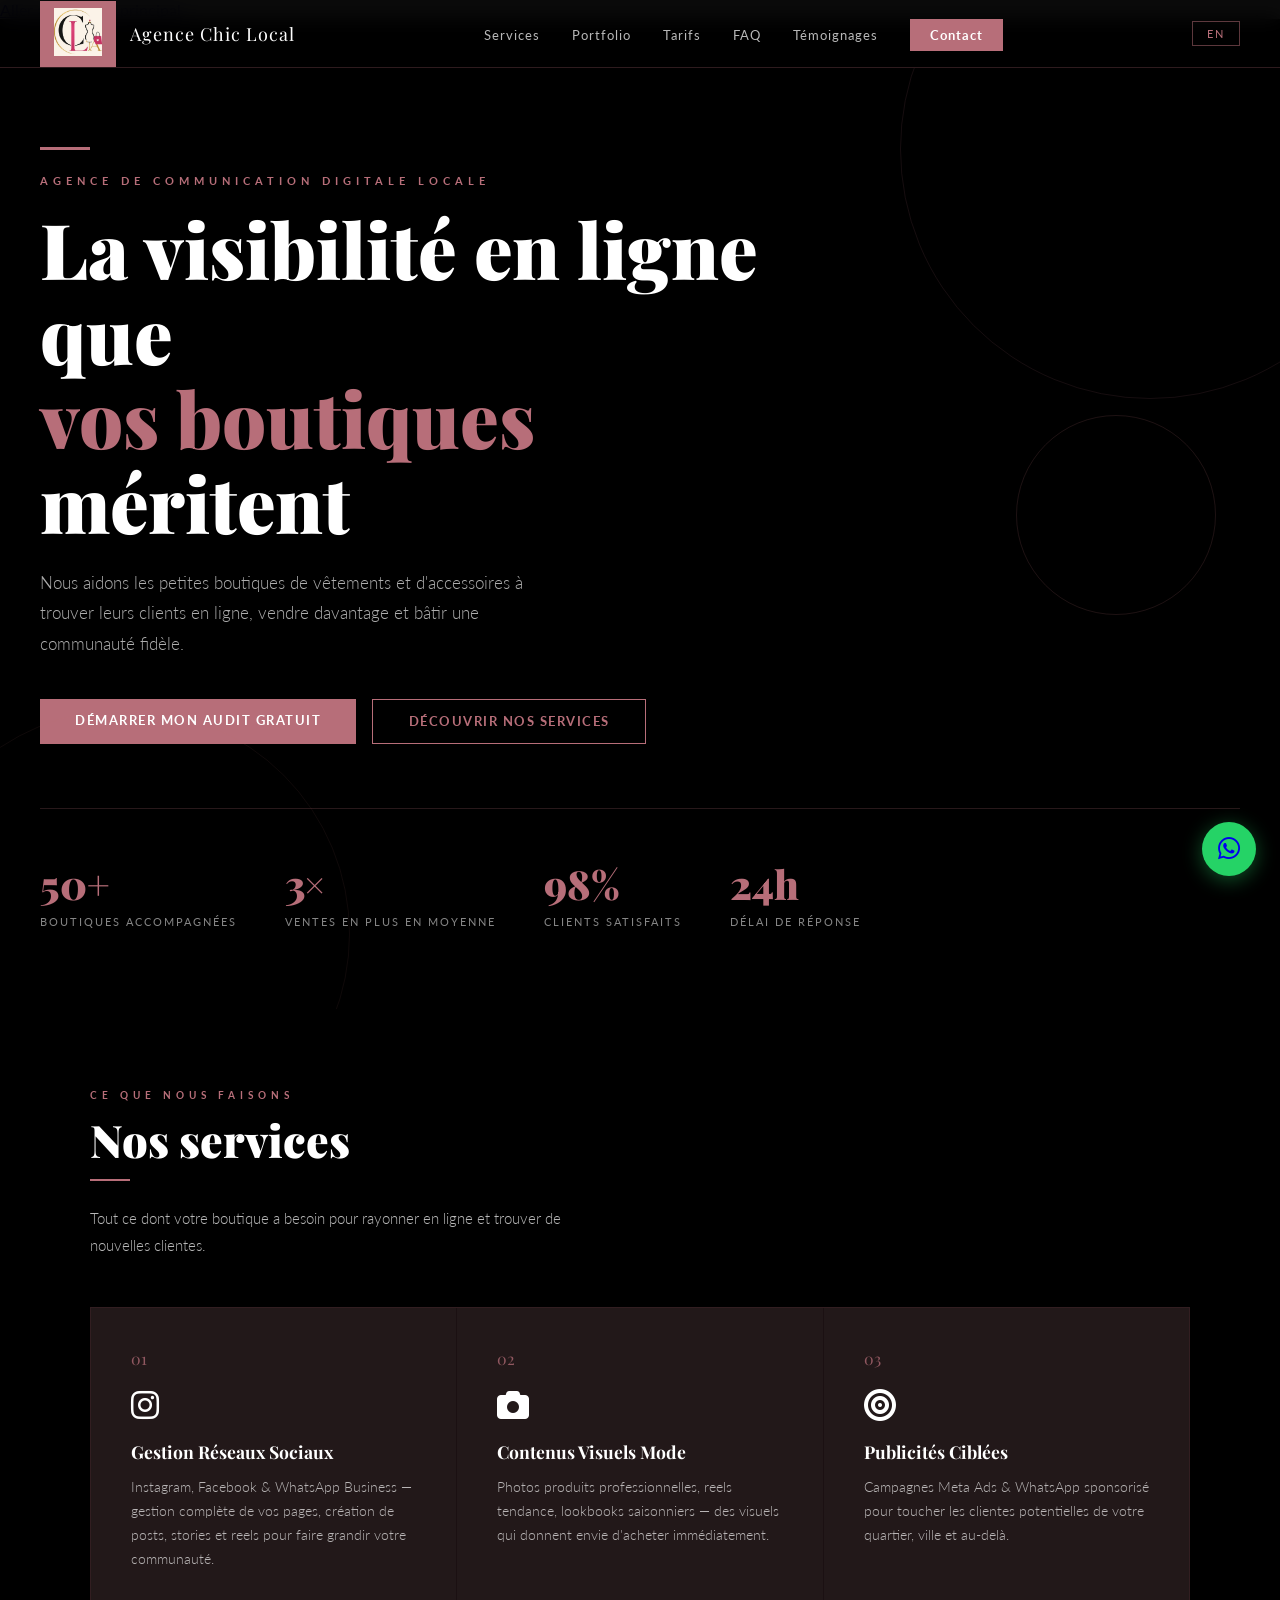
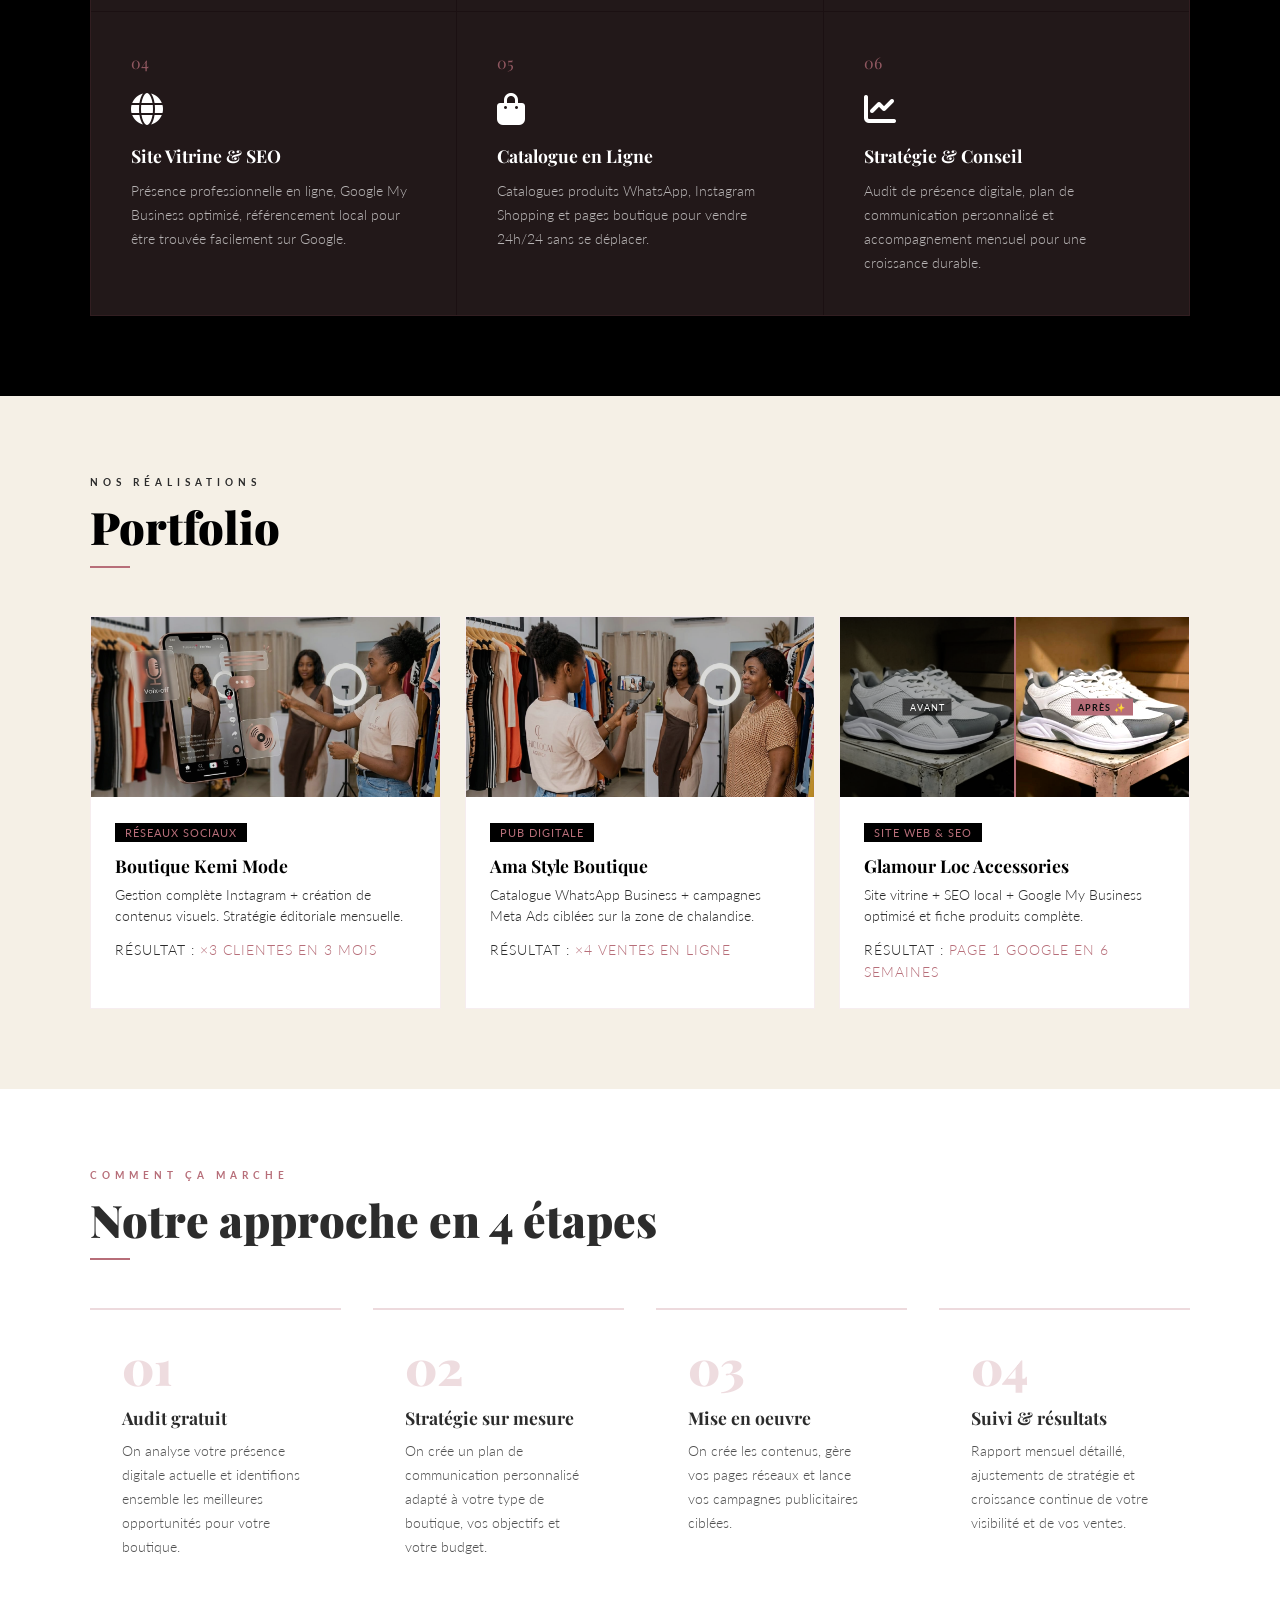
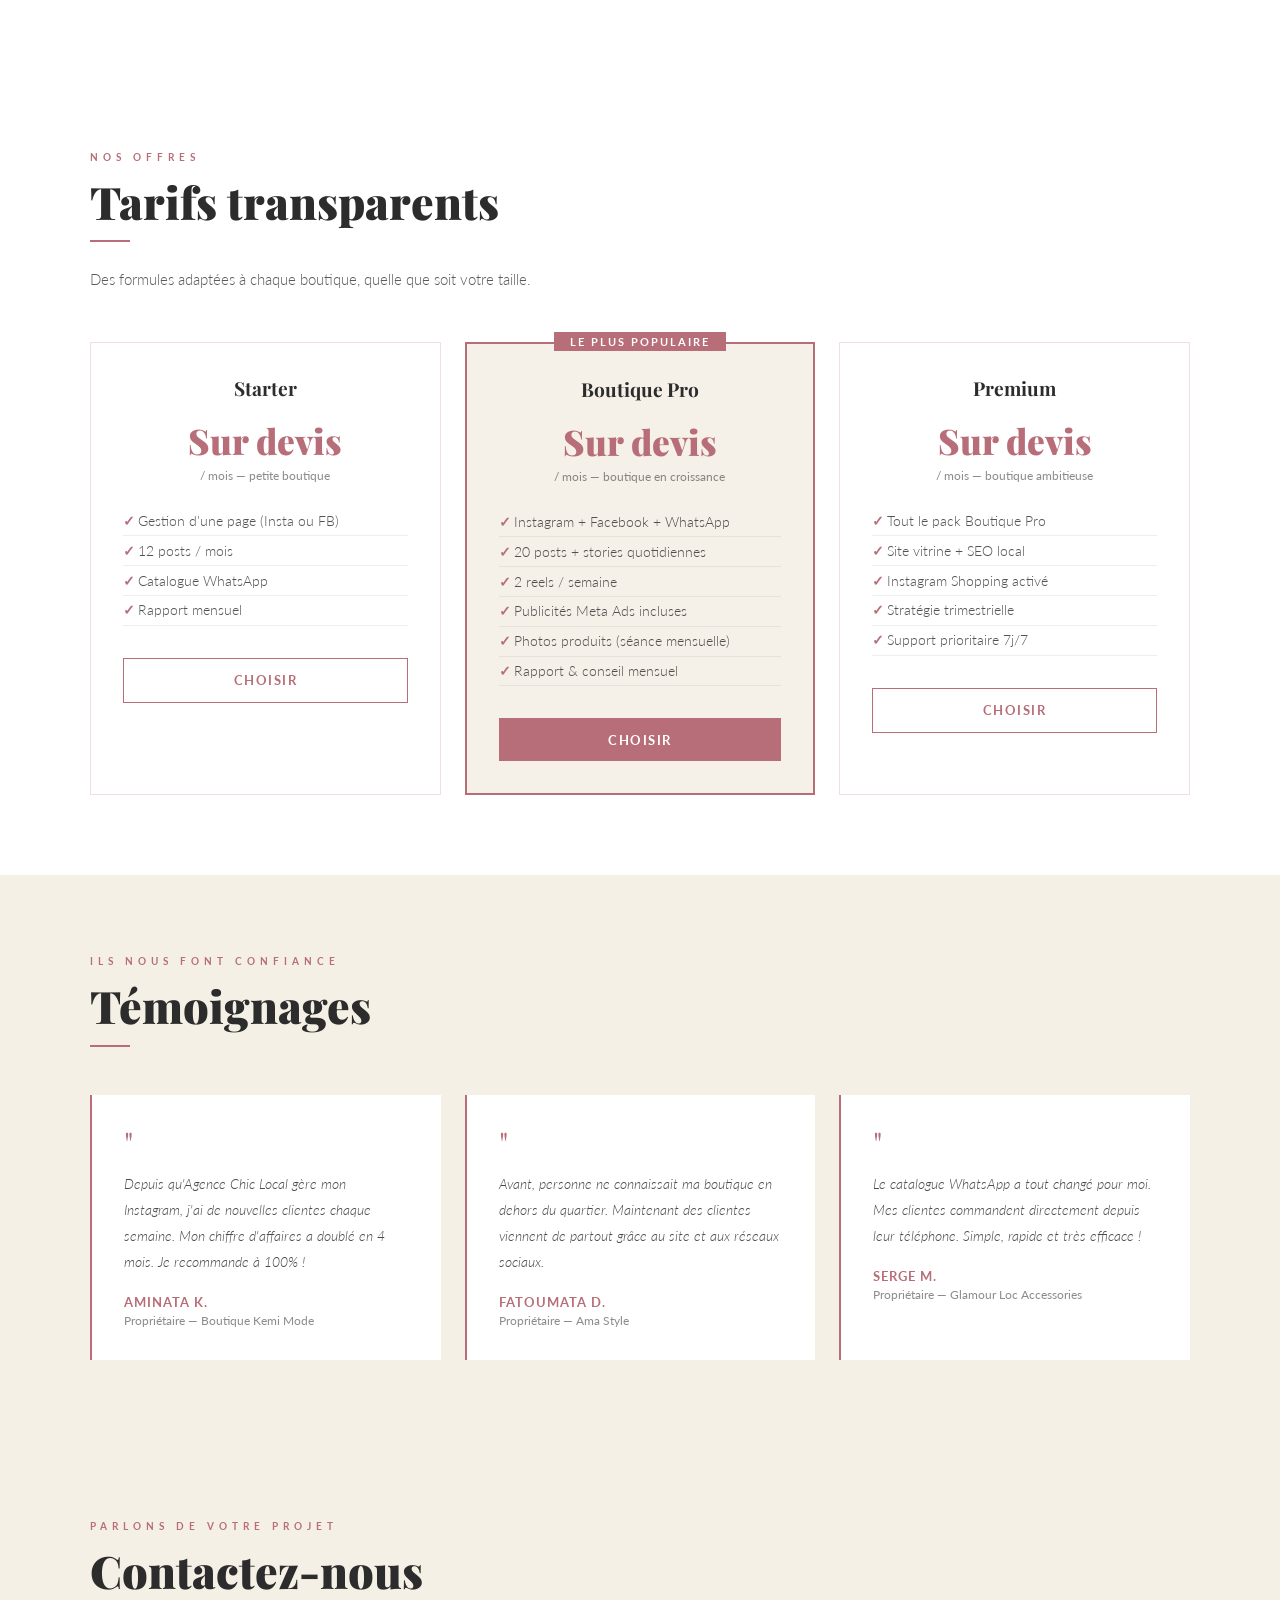
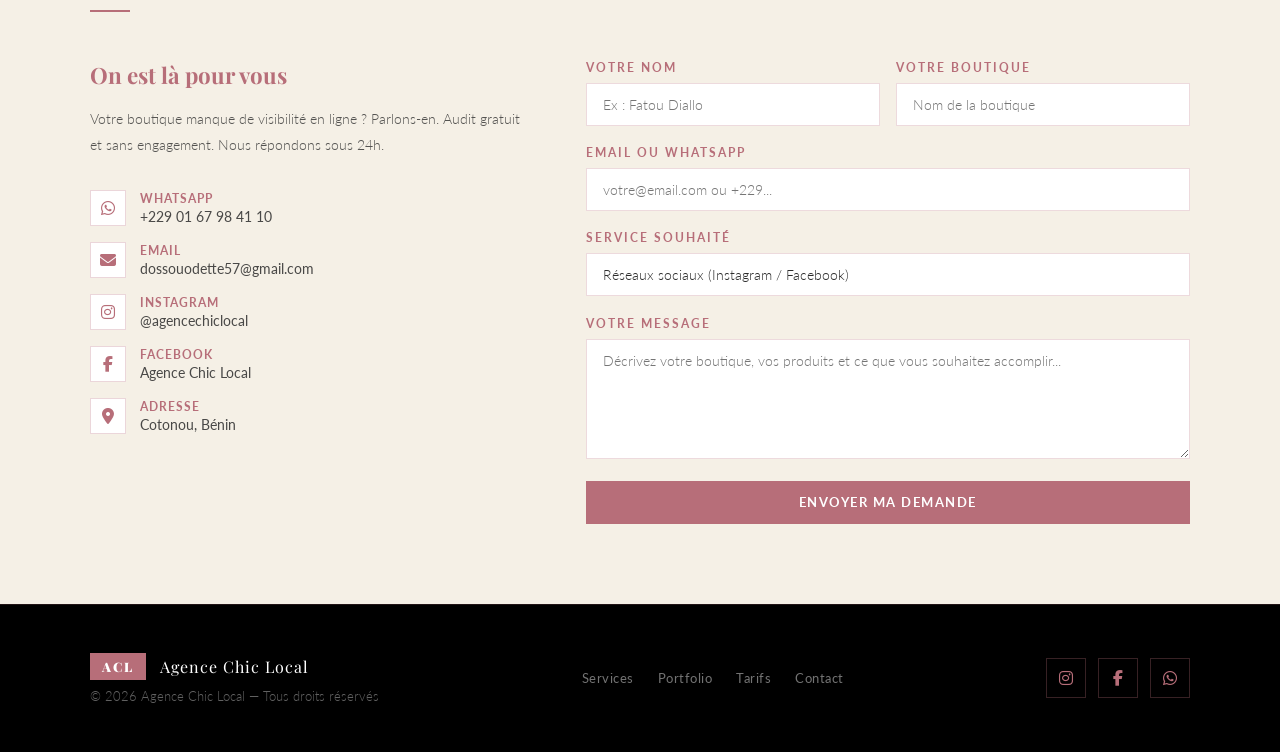
==== index.html @ 163bff01 "premier commit" ====
<!doctype html>
<html lang="fr">
  <head>
    <meta charset="UTF-8" />
    <meta name="viewport" content="width=device-width, initial-scale=1.0" />
    <title>Agence Chic Local | Communication digitale pour boutiques de mode</title>
    <meta
      name="description"
      content="Agence Chic Local aide les boutiques de mode à Cotonou à mieux se présenter en ligne, produire du contenu plus vendeur et transformer leur visibilité en demandes réelles."
    />
    <meta name="theme-color" content="#000000" />
    <meta name="robots" content="index,follow" />
    <meta
      property="og:title"
      content="Agence Chic Local | Communication digitale pour boutiques de mode"
    />
    <meta
      property="og:description"
      content="Audit, contenu visuel, réseaux sociaux et accompagnement local pour boutiques de mode à Cotonou."
    />
    <meta property="og:type" content="website" />
    <meta property="og:locale" content="fr_BJ" />
    <meta property="og:image" content="images/logo.jpeg" />
    <meta property="og:image:alt" content="Logo Agence Chic Local" />
    <meta name="twitter:card" content="summary_large_image" />
    <link rel="icon" href="images/logo.jpeg" type="image/jpeg" />
    <link rel="preconnect" href="https://fonts.googleapis.com" />
    <link
      href="https://fonts.googleapis.com/css2?family=Playfair+Display:wght@700;900&family=Lato:wght@300;400;700&display=swap"
      rel="stylesheet"
    />
    <link
      rel="stylesheet"
      href="https://cdnjs.cloudflare.com/ajax/libs/font-awesome/6.5.1/css/all.min.css"
    />
    <link rel="stylesheet" href="styles.css" />
    <script type="application/ld+json">
      {
        "@context": "https://schema.org",
        "@type": "ProfessionalService",
        "name": "Agence Chic Local",
        "areaServed": "Cotonou, Benin",
        "description": "Agence de communication digitale pour boutiques de mode, vêtements et accessoires.",
        "email": "dossouodette57@gmail.com",
        "telephone": "+2290167984110",
        "sameAs": [
          "https://www.instagram.com/agencechiclocal",
          "https://www.facebook.com/agencechiclocal"
        ],
        "contactPoint": {
          "@type": "ContactPoint",
          "contactType": "customer support",
          "telephone": "+2290167984110",
          "email": "dossouodette57@gmail.com",
          "availableLanguage": ["French", "English"]
        }
      }
    </script>
  </head>
  <body>
    <a class="skip-link" href="#main-content" id="skip-link"
      >Aller au contenu principal</a
    >

    <header class="site-header">
      <!-- NAV -->
      <nav aria-label="Navigation principale">
        <a href="#accueil" class="logo" aria-label="Accueil Agence Chic Local">
          <span class="logo-box">
            <img
              src="images/logo.jpeg"
              alt="Logo Agence Chic Local"
              class="logo-mark"
              width="48"
              height="48"
            />
          </span>
          <span class="logo-name">Agence Chic Local</span>
        </a>
      <ul class="nav-menu">
        <li><a href="#services" id="nav-services">Services</a></li>
        <li><a href="#portfolio" id="nav-portfolio">Portfolio</a></li>
        <li><a href="#tarifs" id="nav-tarifs">Tarifs</a></li>
        <li><a href="#faq" id="nav-faq">FAQ</a></li>
        <li><a href="#temoignages" id="nav-testi">Témoignages</a></li>
        <li><a href="#contact" class="nav-cta" id="nav-contact">Contact</a></li>
      </ul>
      <div class="nav-actions">
        <button
          type="button"
          class="lang-toggle"
          id="langBtn"
          aria-label="Basculer le site en anglais"
        >
          EN</button
        ><button
          type="button"
          class="hamburger"
          id="hamburgerBtn"
          aria-label="Ouvrir le menu"
          aria-expanded="false"
          aria-controls="mobileMenu"
        >
          <span></span><span></span><span></span>
        </button>
      </div>
      </nav>
      <!-- MOBILE MENU -->
      <div
        class="mobile-menu"
        id="mobileMenu"
        aria-label="Navigation mobile"
        aria-hidden="true"
      >
        <a href="#services" id="mnav-services">Services</a>
        <a href="#portfolio" id="mnav-portfolio">Portfolio</a>
        <a href="#tarifs" id="mnav-tarifs">Tarifs</a>
        <a href="#faq" id="mnav-faq">FAQ</a>
        <a href="#temoignages" id="mnav-testi">Témoignages</a>
        <a href="#contact" id="mnav-contact">Nous contacter</a>
      </div>

    <!-- HERO -->
    <section class="hero" id="accueil">
      <div class="hero-decor1"></div>
      <div class="hero-decor2"></div>
      <div class="hero-decor3"></div>
      <div class="hero-bar"></div>
      <p class="hero-tag" id="h-tag">Agence de communication digitale locale</p>
      <h1 id="h-title">
        La visibilité en ligne que<br /><em>vos boutiques</em> méritent
      </h1>
      <p class="hero-sub" id="h-sub">
        Nous aidons les petites boutiques de vêtements et d'accessoires à
        trouver leurs clients en ligne, vendre davantage et bâtir une communauté
        fidèle.
      </p>
      <div class="hero-btns">
        <a href="#contact" class="btn-gold" id="h-btn1"
          >Démarrer mon audit gratuit</a
        >
        <a href="#services" class="btn-ghost" id="h-btn2"
          >Découvrir nos services</a
        >
      </div>
      <div class="hero-stats">
        <div class="stat-item">
          <span class="stat-num">50+</span
          ><span class="stat-txt" id="s1">Boutiques accompagnées</span>
        </div>
        <div class="stat-item">
          <span class="stat-num">3×</span
          ><span class="stat-txt" id="s2">Ventes en plus en moyenne</span>
        </div>
        <div class="stat-item">
          <span class="stat-num">98%</span
          ><span class="stat-txt" id="s3">Clients satisfaits</span>
        </div>
        <div class="stat-item">
          <span class="stat-num">24h</span
          ><span class="stat-txt" id="s4">Délai de réponse</span>
        </div>
      </div>
    </section>

    <!-- SERVICES -->
    <section class="services-bg" id="services">
      <div class="section-inner">
        <p class="section-label" id="sec1-label">Ce que nous faisons</p>
        <h2 class="section-title" id="sec1-title">Nos services</h2>
        <div class="section-bar"></div>
        <p class="section-intro" id="sec1-intro">
          Tout ce dont votre boutique a besoin pour rayonner en ligne et trouver
          de nouvelles clientes.
        </p>
        <div class="services-grid">
          <div class="service-item">
            <div class="svc-num">01</div>
            <span class="svc-icon"><i class="fab fa-instagram"></i></span>
            <h3 id="sv1-t">Gestion Réseaux Sociaux</h3>
            <p id="sv1-p">
              Instagram, Facebook & WhatsApp Business — gestion complète de vos
              pages, création de posts, stories et reels pour faire grandir
              votre communauté.
            </p>
          </div>
          <div class="service-item">
            <div class="svc-num">02</div>
            <span class="svc-icon"><i class="fas fa-camera"></i></span>
            <h3 id="sv2-t">Contenus Visuels Mode</h3>
            <p id="sv2-p">
              Photos produits professionnelles, reels tendance, lookbooks
              saisonniers — des visuels qui donnent envie d'acheter
              immédiatement.
            </p>
          </div>
          <div class="service-item">
            <div class="svc-num">03</div>
            <span class="svc-icon"><i class="fas fa-bullseye"></i></span>
            <h3 id="sv3-t">Publicités Ciblées</h3>
            <p id="sv3-p">
              Campagnes Meta Ads & WhatsApp sponsorisé pour toucher les clientes
              potentielles de votre quartier, ville et au-delà.
            </p>
          </div>
          <div class="service-item">
            <div class="svc-num">04</div>
            <span class="svc-icon"><i class="fas fa-globe"></i></span>
            <h3 id="sv4-t">Site Vitrine & SEO</h3>
            <p id="sv4-p">
              Présence professionnelle en ligne, Google My Business optimisé,
              référencement local pour être trouvée facilement sur Google.
            </p>
          </div>
          <div class="service-item">
            <div class="svc-num">05</div>
            <span class="svc-icon"><i class="fas fa-shopping-bag"></i></span>
            <h3 id="sv5-t">Catalogue en Ligne</h3>
            <p id="sv5-p">
              Catalogues produits WhatsApp, Instagram Shopping et pages boutique
              pour vendre 24h/24 sans se déplacer.
            </p>
          </div>
          <div class="service-item">
            <div class="svc-num">06</div>
            <span class="svc-icon"><i class="fas fa-chart-line"></i></span>
            <h3 id="sv6-t">Stratégie & Conseil</h3>
            <p id="sv6-p">
              Audit de présence digitale, plan de communication personnalisé et
              accompagnement mensuel pour une croissance durable.
            </p>
          </div>
        </div>
      </div>
    </section>

    <!-- PORTFOLIO -->
    <section class="portfolio-bg" id="portfolio">
      <div class="section-inner">
        <p class="section-label section-label-muted" id="sec2-label">
          Nos réalisations
        </p>
        <h2 class="section-title section-title-dark" id="sec2-title">
          Portfolio
        </h2>
        <div class="section-bar"></div>
        <div class="portfolio-grid">
          <div class="port-card">
            <div class="port-banner port-banner-media">
              <img
                src="images/portfolio-social-media.jpeg"
                alt="Boutique Kemi Mode — Réseaux Sociaux"
                class="port-image-full port-image-dim"
              />
            </div>
            <div class="port-body">
              <span class="port-tag" id="p1-tag">Réseaux Sociaux</span>
              <h3 id="p1-t">Boutique Kemi Mode</h3>
              <p id="p1-p">
                Gestion complète Instagram + création de contenus visuels.
                Stratégie éditoriale mensuelle.
              </p>
              <p class="port-result" id="p1-r">
                Résultat : <span>×3 clientes en 3 mois</span>
              </p>
            </div>
          </div>
          <div class="port-card">
            <div class="port-banner port-banner-media">
              <img
                src="images/portfolio-video-content.jpeg"
                alt="Ama Style Boutique — Contenus vidéo"
                class="port-image-full port-image-dim"
              />
            </div>
            <div class="port-body">
              <span class="port-tag" id="p2-tag">Pub Digitale</span>
              <h3 id="p2-t">Ama Style Boutique</h3>
              <p id="p2-p">
                Catalogue WhatsApp Business + campagnes Meta Ads ciblées sur la
                zone de chalandise.
              </p>
              <p class="port-result" id="p2-r">
                Résultat : <span>×4 ventes en ligne</span>
              </p>
            </div>
          </div>
          <div class="port-card">
            <div class="port-banner port-banner-media">
              <div class="port-compare">
                <img
                  src="images/portfolio-before.jpeg"
                  alt="Avant — photo basique"
                  class="port-compare-image port-compare-image-before"
                />
                <img
                  src="images/portfolio-after.jpeg"
                  alt="Après — photo professionnelle"
                  class="port-compare-image port-compare-image-after"
                />
                <div class="port-compare-label port-compare-label-before">
                  Avant
                </div>
                <div class="port-compare-label port-compare-label-after">
                  Après ✨
                </div>
                <div class="port-compare-divider"></div>
              </div>
            </div>
            <div class="port-body">
              <span class="port-tag" id="p3-tag">Site Web & SEO</span>
              <h3 id="p3-t">Glamour Loc Accessories</h3>
              <p id="p3-p">
                Site vitrine + SEO local + Google My Business optimisé et fiche
                produits complète.
              </p>
              <p class="port-result" id="p3-r">
                Résultat : <span>Page 1 Google en 6 semaines</span>
              </p>
            </div>
          </div>
        </div>
      </div>
    </section>

    <!-- PROCESS -->
    <section class="process-bg" id="process">
      <div class="section-inner">
        <p class="section-label" id="sec3-label">Comment ça marche</p>
        <h2 class="section-title" id="sec3-title">
          Notre approche en 4 étapes
        </h2>
        <div class="section-bar"></div>
        <div class="steps">
          <div class="step">
            <div class="step-num">01</div>
            <h3 id="st1-t">Audit gratuit</h3>
            <p id="st1-p">
              On analyse votre présence digitale actuelle et identifions
              ensemble les meilleures opportunités pour votre boutique.
            </p>
          </div>
          <div class="step">
            <div class="step-num">02</div>
            <h3 id="st2-t">Stratégie sur mesure</h3>
            <p id="st2-p">
              On crée un plan de communication personnalisé adapté à votre type
              de boutique, vos objectifs et votre budget.
            </p>
          </div>
          <div class="step">
            <div class="step-num">03</div>
            <h3 id="st3-t">Mise en oeuvre</h3>
            <p id="st3-p">
              On crée les contenus, gère vos pages réseaux et lance vos
              campagnes publicitaires ciblées.
            </p>
          </div>
          <div class="step">
            <div class="step-num">04</div>
            <h3 id="st4-t">Suivi & résultats</h3>
            <p id="st4-p">
              Rapport mensuel détaillé, ajustements de stratégie et croissance
              continue de votre visibilité et de vos ventes.
            </p>
          </div>
        </div>
      </div>
    </section>

    <!-- TARIFS -->
    <section class="tarifs-bg" id="tarifs">
      <div class="section-inner">
        <p class="section-label" id="sec4-label">Nos offres</p>
        <h2 class="section-title" id="sec4-title">Tarifs transparents</h2>
        <div class="section-bar"></div>
        <p class="section-intro" id="sec4-intro">
          Des formules adaptées à chaque boutique, quelle que soit votre taille.
        </p>
        <div class="tarifs-grid">
          <div class="tarif-card">
            <p class="tarif-name" id="tk1-n">Starter</p>
            <p class="tarif-price" id="tk1-p">Sur devis</p>
            <p class="tarif-period" id="tk1-per">/ mois — petite boutique</p>
            <ul class="tarif-features">
              <li id="tf1-1">Gestion d'une page (Insta ou FB)</li>
              <li id="tf1-2">12 posts / mois</li>
              <li id="tf1-3">Catalogue WhatsApp</li>
              <li id="tf1-4">Rapport mensuel</li>
            </ul>
            <a href="#contact" class="btn-ghost btn-full" id="tk1-btn"
              >Choisir</a
            >
          </div>
          <div class="tarif-card featured">
            <div class="featured-badge" id="tk2-badge">Le plus populaire</div>
            <p class="tarif-name" id="tk2-n">Boutique Pro</p>
            <p class="tarif-price" id="tk2-p">Sur devis</p>
            <p class="tarif-period" id="tk2-per">
              / mois — boutique en croissance
            </p>
            <ul class="tarif-features">
              <li id="tf2-1">Instagram + Facebook + WhatsApp</li>
              <li id="tf2-2">20 posts + stories quotidiennes</li>
              <li id="tf2-3">2 reels / semaine</li>
              <li id="tf2-4">Publicités Meta Ads incluses</li>
              <li id="tf2-5">Photos produits (séance mensuelle)</li>
              <li id="tf2-6">Rapport & conseil mensuel</li>
            </ul>
            <a href="#contact" class="btn-gold btn-full" id="tk2-btn"
              >Choisir</a
            >
          </div>
          <div class="tarif-card">
            <p class="tarif-name" id="tk3-n">Premium</p>
            <p class="tarif-price" id="tk3-p">Sur devis</p>
            <p class="tarif-period" id="tk3-per">
              / mois — boutique ambitieuse
            </p>
            <ul class="tarif-features">
              <li id="tf3-1">Tout le pack Boutique Pro</li>
              <li id="tf3-2">Site vitrine + SEO local</li>
              <li id="tf3-3">Instagram Shopping activé</li>
              <li id="tf3-4">Stratégie trimestrielle</li>
              <li id="tf3-5">Support prioritaire 7j/7</li>
            </ul>
            <a href="#contact" class="btn-ghost btn-full" id="tk3-btn"
              >Choisir</a
            >
          </div>
        </div>
      </div>
    </section>

    <!-- TÉMOIGNAGES -->
    <section class="testi-bg" id="temoignages">
      <div class="section-inner">
        <p class="section-label" id="sec5-label">Ils nous font confiance</p>
        <h2 class="section-title" id="sec5-title">Témoignages</h2>
        <div class="section-bar"></div>
        <div class="testi-grid">
          <div class="testi-card">
            <div class="testi-quote">"</div>
            <p class="testi-text" id="t1-txt">
              Depuis qu'Agence Chic Local gère mon Instagram, j'ai de nouvelles
              clientes chaque semaine. Mon chiffre d'affaires a doublé en 4
              mois. Je recommande à 100% !
            </p>
            <p class="testi-author">Aminata K.</p>
            <p class="testi-role" id="t1-role">
              Propriétaire — Boutique Kemi Mode
            </p>
          </div>
          <div class="testi-card">
            <div class="testi-quote">"</div>
            <p class="testi-text" id="t2-txt">
              Avant, personne ne connaissait ma boutique en dehors du quartier.
              Maintenant des clientes viennent de partout grâce au site et aux
              réseaux sociaux.
            </p>
            <p class="testi-author">Fatoumata D.</p>
            <p class="testi-role" id="t2-role">Propriétaire — Ama Style</p>
          </div>
          <div class="testi-card">
            <div class="testi-quote">"</div>
            <p class="testi-text" id="t3-txt">
              Le catalogue WhatsApp a tout changé pour moi. Mes clientes
              commandent directement depuis leur téléphone. Simple, rapide et
              très efficace !
            </p>
            <p class="testi-author">Serge M.</p>
            <p class="testi-role" id="t3-role">
              Propriétaire — Glamour Loc Accessories
            </p>
          </div>
        </div>
      </div>
    </section>

    <!-- CONTACT -->
    <section class="contact-bg" id="contact">
      <div class="section-inner">
        <p class="section-label" id="sec6-label">Parlons de votre projet</p>
        <h2 class="section-title" id="sec6-title">Contactez-nous</h2>
        <div class="section-bar"></div>
        <div class="contact-grid">
          <div class="contact-info">
            <h3 id="ci-title">On est là pour vous</h3>
            <p id="ci-sub">
              Votre boutique manque de visibilité en ligne ? Parlons-en. Audit
              gratuit et sans engagement. Nous répondons sous 24h.
            </p>
            <div class="contact-detail">
              <div class="c-icon"><i class="fab fa-whatsapp"></i></div>
              <div>
                <strong id="cd1-label">WhatsApp</strong>+229 01 67 98 41 10
              </div>
            </div>
            <div class="contact-detail">
              <div class="c-icon"><i class="fas fa-envelope"></i></div>
              <div>
                <strong id="cd2-label">Email</strong>dossouodette57@gmail.com
              </div>
            </div>
            <div class="contact-detail">
              <div class="c-icon"><i class="fab fa-instagram"></i></div>
              <div>
                <strong id="cd3-label">Instagram</strong
                ><a
                  href="https://www.instagram.com/agencechiclocal"
                  target="_blank"
                  class="contact-link"
                  >@agencechiclocal</a
                >
              </div>
            </div>
            <div class="contact-detail">
              <div class="c-icon"><i class="fab fa-facebook-f"></i></div>
              <div>
                <strong id="cd4-label">Facebook</strong
                ><a
                  href="https://www.facebook.com/agencechiclocal"
                  target="_blank"
                  class="contact-link"
                  >Agence Chic Local</a
                >
              </div>
            </div>
            <div class="contact-detail">
              <div class="c-icon"><i class="fas fa-map-marker-alt"></i></div>
              <div>
                <strong id="cd5-label">Adresse</strong
                ><span id="cd5-val">Cotonou, Bénin</span>
              </div>
            </div>
          </div>
          <form id="contactForm">
            <div class="form-row">
              <div class="form-group">
                <label class="form-label" id="fl-nom">Votre nom</label>
                <input
                  type="text"
                  id="f-nom"
                  placeholder="Ex : Fatou Diallo"
                  required
                />
              </div>
              <div class="form-group">
                <label class="form-label" id="fl-boutique"
                  >Votre boutique</label
                >
                <input
                  type="text"
                  id="f-boutique"
                  placeholder="Nom de la boutique"
                />
              </div>
            </div>
            <div class="form-group">
              <label class="form-label" id="fl-contact"
                >Email ou WhatsApp</label
              >
              <input
                type="text"
                id="f-contact"
                placeholder="votre@email.com ou +229..."
                required
              />
            </div>
            <div class="form-group">
              <label class="form-label" id="fl-service">Service souhaité</label>
              <select id="f-service">
                <option>Réseaux sociaux (Instagram / Facebook)</option>
                <option>Contenus visuels (photos & vidéos)</option>
                <option>Publicités Meta Ads</option>
                <option>Site vitrine & SEO</option>
                <option>Catalogue WhatsApp</option>
                <option>Pack complet Boutique Pro</option>
                <option>Je ne sais pas encore</option>
              </select>
            </div>
            <div class="form-group">
              <label class="form-label" id="fl-msg">Votre message</label>
              <textarea
                id="f-msg"
                placeholder="Décrivez votre boutique, vos produits et ce que vous souhaitez accomplir..."
                required
              ></textarea>
            </div>
            <button type="submit" class="btn-gold btn-full" id="f-btn">
              Envoyer ma demande
            </button>
            <div class="form-success" id="formSuccess">
              ✓ &nbsp; Merci ! Nous vous recontactons dans les 24 heures.
            </div>
          </form>
        </div>
      </div>
    </section>

    <!-- FOOTER -->
    <footer>
      <div class="footer-inner">
        <div class="footer-left">
          <div class="logo footer-logo">
            <div class="logo-box footer-logo-box">ACL</div>
            <span class="logo-name footer-logo-name">Agence Chic Local</span>
          </div>
          <p id="footer-copy">
            © 2026 Agence Chic Local — Tous droits réservés
          </p>
        </div>
        <div class="footer-links">
          <a href="#services" id="fl1">Services</a>
          <a href="#portfolio" id="fl2">Portfolio</a>
          <a href="#tarifs" id="fl3">Tarifs</a>
          <a href="#contact" id="fl4">Contact</a>
        </div>
        <div class="footer-socials">
          <a
            href="#"
            target="_blank"
            class="soc-btn"
            aria-label="Instagram"
            ><i class="fab fa-instagram"></i
          ></a>
          <a
            href="#"
            target="_blank"
            class="soc-btn"
            aria-label="Facebook"
            ><i class="fab fa-facebook-f"></i
          ></a>
          <a
            href="https://wa.me/2290167984110"
            target="_blank"
            class="soc-btn"
            aria-label="WhatsApp"
            ><i class="fab fa-whatsapp"></i
          ></a>
        </div>
      </div>
    </footer>

    <!-- WhatsApp float -->
    <a
      href="https://wa.me/2290167984110"
      class="wa-float"
      target="_blank"
      aria-label="WhatsApp"
      ><i class="fab fa-whatsapp"></i
    ></a>

    <script src="script.js" defer></script>
  </body>
</html>
---- styles.css ----
* {
  margin: 0;
  padding: 0;
  box-sizing: border-box;
}
:root {
  --noir: #000000;
  --blanc: #ffffff;
  --rose-gold: #b76e79;
  --beige: #f5f0e6;
  --gris-texte: #2c2c2c;
  --noir-rgb: 0, 0, 0;
  --rose-gold-rgb: 183, 110, 121;
  --beige-rgb: 245, 240, 230;
  --gris-texte-rgb: 44, 44, 44;
  --or: var(--rose-gold);
  --or-light: var(--beige);
  --noir2: var(--gris-texte);
  --gc: var(--beige);
  --gris: var(--gris-texte);
  --grisd: var(--gris-texte);
}
html {
  scroll-behavior: smooth;
}
body {
  font-family: "Lato", sans-serif;
  background: var(--blanc);
  color: var(--gris-texte);
  overflow-x: hidden;
}

/* NAV */
nav {
  position: fixed;
  top: 0;
  width: 100%;
  z-index: 999;
  background: rgba(var(--noir-rgb), 0.96);
  backdrop-filter: blur(10px);
  border-bottom: 1px solid rgba(var(--rose-gold-rgb), 0.25);
  padding: 0 2.5rem;
  display: flex;
  align-items: center;
  justify-content: space-between;
  height: 68px;
  color: var(--blanc);
}
.logo {
  display: flex;
  align-items: center;
  gap: 14px;
  text-decoration: none;
}
.logo-box {
  background: var(--or);
  color: var(--blanc);
  font-family: "Playfair Display", serif;
  font-weight: 900;
  font-size: 16px;
  padding: 7px 14px;
  letter-spacing: 2px;
}
.logo-name {
  color: var(--blanc);
  font-family: "Playfair Display", serif;
  font-size: 18px;
  letter-spacing: 1px;
}
.nav-menu {
  display: flex;
  align-items: center;
  gap: 2rem;
  list-style: none;
}
.nav-menu a {
  color: rgba(255, 255, 255, 0.72);
  text-decoration: none;
  font-size: 13px;
  letter-spacing: 1px;
  font-weight: 400;
  transition: color 0.2s;
}
.nav-menu a:hover {
  color: var(--or);
}
.nav-actions {
  display: flex;
  align-items: center;
  gap: 1rem;
}
.nav-cta {
  background: var(--or);
  color: var(--blanc) !important;
  padding: 8px 20px;
  font-weight: 700 !important;
  letter-spacing: 1px;
  transition: all 0.2s !important;
}
.nav-cta:hover {
  background: var(--noir);
  color: var(--or) !important;
  opacity: 1;
}
.lang-toggle {
  background: transparent;
  border: 1px solid rgba(var(--rose-gold-rgb), 0.5);
  color: var(--or);
  padding: 5px 14px;
  font-size: 11px;
  letter-spacing: 2px;
  cursor: pointer;
  font-family: "Lato", sans-serif;
  transition: all 0.2s;
}
.lang-toggle:hover {
  background: var(--or);
  color: var(--blanc);
}

/* HERO */
.hero {
  min-height: 100vh;
  display: flex;
  flex-direction: column;
  justify-content: center;
  padding: 8rem 2.5rem 5rem;
  position: relative;
  overflow: hidden;
  background: var(--noir);
  color: var(--blanc);
}
.hero-decor1 {
  position: absolute;
  top: -120px;
  right: -120px;
  width: 500px;
  height: 500px;
  border-radius: 50%;
  border: 1px solid rgba(var(--rose-gold-rgb), 0.12);
  pointer-events: none;
}
.hero-decor2 {
  position: absolute;
  bottom: -150px;
  left: -100px;
  width: 450px;
  height: 450px;
  border-radius: 50%;
  border: 1px solid rgba(var(--rose-gold-rgb), 0.08);
  pointer-events: none;
}
.hero-decor3 {
  position: absolute;
  top: 40%;
  right: 5%;
  width: 200px;
  height: 200px;
  border-radius: 50%;
  border: 1px solid rgba(var(--rose-gold-rgb), 0.16);
  pointer-events: none;
}
.hero-bar {
  width: 50px;
  height: 3px;
  background: var(--or);
  margin-bottom: 1.5rem;
}
.hero-tag {
  color: var(--or);
  font-size: 11px;
  letter-spacing: 5px;
  font-weight: 700;
  margin-bottom: 1.2rem;
  text-transform: uppercase;
}
.hero h1 {
  font-family: "Playfair Display", serif;
  font-size: clamp(2.5rem, 6vw, 5rem);
  line-height: 1.1;
  font-weight: 900;
  max-width: 720px;
  margin-bottom: 1.5rem;
}
.hero h1 em {
  color: var(--or);
  font-style: normal;
}
.hero-sub {
  font-size: 1.05rem;
  color: rgba(255, 255, 255, 0.68);
  max-width: 520px;
  line-height: 1.8;
  margin-bottom: 2.5rem;
  font-weight: 300;
}
.hero-btns {
  display: flex;
  gap: 1rem;
  flex-wrap: wrap;
  margin-bottom: 4rem;
}
.btn-gold {
  background: var(--or);
  color: var(--blanc);
  border: none;
  padding: 0.85rem 2.2rem;
  font-family: "Lato", sans-serif;
  font-size: 13px;
  font-weight: 700;
  letter-spacing: 1.5px;
  cursor: pointer;
  text-transform: uppercase;
  transition: all 0.2s;
  text-decoration: none;
  display: inline-block;
}
.btn-gold:hover {
  background: var(--noir);
  color: var(--or);
}
.btn-ghost {
  background: transparent;
  color: var(--or);
  border: 1px solid var(--or);
  padding: 0.85rem 2.2rem;
  font-family: "Lato", sans-serif;
  font-size: 13px;
  font-weight: 700;
  letter-spacing: 1.5px;
  cursor: pointer;
  text-transform: uppercase;
  transition: all 0.2s;
  text-decoration: none;
  display: inline-block;
}
.btn-ghost:hover {
  background: var(--or);
  color: var(--blanc);
}
.hero-stats {
  display: flex;
  gap: 3rem;
  flex-wrap: wrap;
  padding-top: 3rem;
  border-top: 1px solid rgba(var(--rose-gold-rgb), 0.22);
}
.stat-item {
  text-align: left;
}
.stat-num {
  font-family: "Playfair Display", serif;
  font-size: 2.5rem;
  font-weight: 900;
  color: var(--or);
  display: block;
}
.stat-txt {
  font-size: 11px;
  letter-spacing: 2px;
  color: rgba(255, 255, 255, 0.52);
  text-transform: uppercase;
}

/* SECTIONS */
section {
  padding: 5rem 2.5rem;
}
.section-inner {
  max-width: 1100px;
  margin: 0 auto;
}
.section-label {
  font-size: 10px;
  letter-spacing: 5px;
  color: var(--or);
  text-transform: uppercase;
  font-weight: 700;
  margin-bottom: 0.75rem;
}
.section-title {
  font-family: "Playfair Display", serif;
  font-size: clamp(1.8rem, 3.5vw, 2.8rem);
  font-weight: 900;
  margin-bottom: 0.75rem;
  line-height: 1.2;
}
.section-label-muted {
  color: var(--gris);
}
.section-title-dark {
  color: var(--noir);
}
.section-bar {
  width: 40px;
  height: 2px;
  background: var(--or);
  margin-bottom: 1.5rem;
}
.section-intro {
  font-size: 0.95rem;
  color: rgba(var(--gris-texte-rgb), 0.78);
  max-width: 500px;
  line-height: 1.8;
  font-weight: 300;
}

/* SERVICES */
.services-bg {
  background: var(--noir);
  color: var(--blanc);
}
.services-bg .section-intro {
  color: rgba(255, 255, 255, 0.72);
}
.services-grid {
  display: grid;
  grid-template-columns: repeat(auto-fit, minmax(300px, 1fr));
  gap: 1px;
  background: rgba(var(--rose-gold-rgb), 0.15);
  margin-top: 3rem;
  border: 1px solid rgba(var(--rose-gold-rgb), 0.15);
}
.service-item {
  background: rgba(255, 255, 255, 0.03);
  padding: 2.5rem;
  transition: background 0.2s;
}
.service-item:hover {
  background: rgba(255, 255, 255, 0.07);
}
.svc-num {
  font-family: "Playfair Display", serif;
  font-size: 1rem;
  color: var(--or);
  margin-bottom: 1rem;
  opacity: 0.75;
}
.svc-icon {
  font-size: 2rem;
  margin-bottom: 1rem;
  display: block;
}
.service-item h3 {
  font-family: "Playfair Display", serif;
  font-size: 1.1rem;
  margin-bottom: 0.75rem;
  font-weight: 700;
}
.service-item p {
  font-size: 0.88rem;
  color: rgba(255, 255, 255, 0.68);
  line-height: 1.7;
  font-weight: 300;
}

/* PORTFOLIO */
.portfolio-bg {
  background: var(--gc);
}
.portfolio-grid {
  display: grid;
  grid-template-columns: repeat(auto-fit, minmax(300px, 1fr));
  gap: 1.5rem;
  margin-top: 3rem;
}
.port-card {
  background: var(--blanc);
  overflow: hidden;
  transition: transform 0.2s;
  border: 1px solid rgba(var(--rose-gold-rgb), 0.12);
}
.port-card:hover {
  transform: translateY(-4px);
}
.port-banner {
  height: 180px;
  display: flex;
  align-items: center;
  justify-content: center;
  position: relative;
}
.port-banner-media {
  background: #111;
  padding: 0;
  overflow: hidden;
}
.port-image-full {
  width: 100%;
  height: 100%;
  object-fit: cover;
}
.port-image-dim {
  opacity: 0.85;
}
.port-compare {
  position: relative;
  width: 100%;
  height: 100%;
}
.port-compare-image {
  width: 50%;
  height: 100%;
  object-fit: cover;
  display: inline-block;
  position: absolute;
  top: 0;
}
.port-compare-image-before {
  left: 0;
  filter: brightness(0.7) saturate(0.6);
}
.port-compare-image-after {
  right: 0;
  filter: brightness(1.1) saturate(1.2) contrast(1.05);
}
.port-compare-label {
  position: absolute;
  top: 50%;
  transform: translate(-50%, -50%);
  font-size: 9px;
  letter-spacing: 1px;
  padding: 3px 7px;
  text-transform: uppercase;
}
.port-compare-label-before {
  left: 25%;
  background: rgba(0, 0, 0, 0.6);
  color: #fff;
}
.port-compare-label-after {
  left: 75%;
  background: var(--or);
  color: #111;
  font-weight: 700;
}
.port-compare-divider {
  position: absolute;
  top: 0;
  left: 50%;
  width: 2px;
  height: 100%;
  background: var(--or);
  transform: translateX(-50%);
}
.port-monogram {
  font-family: "Playfair Display", serif;
  font-size: 3rem;
  font-weight: 900;
  color: var(--blanc);
  letter-spacing: 3px;
}
.port-body {
  padding: 1.5rem;
}
.port-tag {
  display: inline-block;
  background: var(--noir);
  color: var(--or);
  font-size: 0.7rem;
  letter-spacing: 1px;
  padding: 3px 10px;
  text-transform: uppercase;
  margin-bottom: 0.75rem;
}
.port-body h3 {
  font-family: "Playfair Display", serif;
  color: var(--noir);
  font-size: 1.1rem;
  margin-bottom: 0.5rem;
}
.port-body p {
  color: var(--gris);
  font-size: 0.85rem;
  line-height: 1.6;
  font-weight: 300;
}
.port-result {
  margin-top: 0.75rem;
  color: var(--grisd);
  font-size: 0.8rem;
  font-weight: 700;
  text-transform: uppercase;
  letter-spacing: 1px;
}
.port-result span {
  color: var(--or);
}

/* PROCESS */
.process-bg {
  background: var(--blanc);
  color: var(--gris-texte);
}
.steps {
  display: grid;
  grid-template-columns: repeat(auto-fit, minmax(220px, 1fr));
  gap: 2rem;
  margin-top: 3rem;
}
.step {
  padding: 2rem;
  border-top: 2px solid rgba(var(--rose-gold-rgb), 0.25);
  transition: border-color 0.2s;
}
.step:hover {
  border-color: var(--or);
}
.step-num {
  font-family: "Playfair Display", serif;
  font-size: 3rem;
  font-weight: 900;
  color: rgba(var(--rose-gold-rgb), 0.24);
  line-height: 1;
  margin-bottom: 1rem;
}
.step h3 {
  font-family: "Playfair Display", serif;
  font-size: 1.1rem;
  margin-bottom: 0.6rem;
  font-weight: 700;
}
.step p {
  font-size: 0.88rem;
  color: rgba(var(--gris-texte-rgb), 0.82);
  line-height: 1.7;
  font-weight: 300;
}

/* TESTIMONIALS */
.testi-bg {
  background: var(--beige);
  color: var(--gris-texte);
}
.testi-grid {
  display: grid;
  grid-template-columns: repeat(auto-fit, minmax(300px, 1fr));
  gap: 1.5rem;
  margin-top: 3rem;
}
.testi-card {
  border-left: 2px solid var(--or);
  padding: 2rem;
  background: var(--blanc);
}
.testi-quote {
  font-size: 2rem;
  color: var(--or);
  line-height: 1;
  margin-bottom: 0.75rem;
  font-family: "Playfair Display", serif;
}
.testi-text {
  font-size: 0.9rem;
  color: rgba(var(--gris-texte-rgb), 0.86);
  line-height: 1.8;
  font-style: italic;
  font-weight: 300;
  margin-bottom: 1.2rem;
}
.testi-author {
  font-size: 0.82rem;
  color: var(--or);
  font-weight: 700;
  letter-spacing: 1px;
  text-transform: uppercase;
}
.testi-role {
  font-size: 0.78rem;
  color: rgba(var(--gris-texte-rgb), 0.55);
  margin-top: 0.2rem;
}

/* TARIFS */
.tarifs-bg {
  background: var(--blanc);
  color: var(--gris-texte);
}
.tarifs-grid {
  display: grid;
  grid-template-columns: repeat(auto-fit, minmax(260px, 1fr));
  gap: 1.5rem;
  margin-top: 3rem;
}
.tarif-card {
  border: 1px solid rgba(var(--rose-gold-rgb), 0.22);
  padding: 2rem;
  text-align: center;
  transition:
    border-color 0.2s,
    background 0.2s;
  position: relative;
  background: var(--blanc);
}
.tarif-card:hover {
  border-color: var(--or);
}
.tarif-card.featured {
  border: 2px solid var(--or);
  background: rgba(var(--beige-rgb), 0.9);
}
.featured-badge {
  position: absolute;
  top: -12px;
  left: 50%;
  transform: translateX(-50%);
  background: var(--or);
  color: var(--blanc);
  font-size: 0.7rem;
  font-weight: 700;
  padding: 3px 16px;
  letter-spacing: 2px;
  text-transform: uppercase;
}
.tarif-name {
  font-family: "Playfair Display", serif;
  font-size: 1.2rem;
  font-weight: 700;
  margin-bottom: 0.5rem;
}
.tarif-price {
  font-family: "Playfair Display", serif;
  font-size: 2.2rem;
  font-weight: 900;
  color: var(--or);
  margin: 1rem 0 0.25rem;
}
.tarif-period {
  font-size: 0.78rem;
  color: rgba(var(--gris-texte-rgb), 0.55);
  margin-bottom: 1.5rem;
}
.tarif-features {
  list-style: none;
  text-align: left;
  margin-bottom: 2rem;
}
.tarif-features li {
  font-size: 0.85rem;
  color: rgba(var(--gris-texte-rgb), 0.82);
  padding: 0.4rem 0;
  border-bottom: 1px solid rgba(var(--gris-texte-rgb), 0.08);
  font-weight: 300;
}
.tarif-features li::before {
  content: "✓  ";
  color: var(--or);
  font-weight: 700;
}
.btn-full {
  width: 100%;
  text-align: center;
  display: block;
}

/* CONTACT */
.contact-bg {
  background: var(--beige);
  color: var(--gris-texte);
}
.contact-grid {
  display: grid;
  grid-template-columns: 1fr 1.4fr;
  gap: 4rem;
  margin-top: 3rem;
}
.contact-info h3 {
  font-family: "Playfair Display", serif;
  font-size: 1.4rem;
  margin-bottom: 1rem;
  color: var(--or);
}
.contact-info p {
  font-size: 0.9rem;
  color: rgba(var(--gris-texte-rgb), 0.8);
  line-height: 1.8;
  margin-bottom: 2rem;
  font-weight: 300;
}
.contact-detail {
  display: flex;
  align-items: center;
  gap: 0.9rem;
  margin-bottom: 1rem;
  font-size: 0.9rem;
  color: rgba(var(--gris-texte-rgb), 0.86);
}
.c-icon {
  width: 36px;
  height: 36px;
  background: var(--blanc);
  border: 1px solid rgba(var(--rose-gold-rgb), 0.28);
  color: var(--or);
  display: flex;
  align-items: center;
  justify-content: center;
  font-size: 1rem;
  flex-shrink: 0;
}
.contact-detail strong {
  color: var(--or);
  font-size: 0.75rem;
  letter-spacing: 1px;
  text-transform: uppercase;
  display: block;
  margin-bottom: 0.15rem;
}
.contact-link {
  color: inherit;
  text-decoration: none;
}
.form-group {
  margin-bottom: 1.2rem;
}
.form-label {
  display: block;
  font-size: 0.75rem;
  letter-spacing: 2px;
  color: var(--or);
  text-transform: uppercase;
  margin-bottom: 0.5rem;
  font-weight: 700;
}
.form-group input,
.form-group select,
.form-group textarea {
  width: 100%;
  background: var(--blanc);
  border: 1px solid rgba(var(--rose-gold-rgb), 0.25);
  color: var(--gris-texte);
  padding: 0.75rem 1rem;
  font-family: "Lato", sans-serif;
  font-size: 0.9rem;
  font-weight: 300;
  transition: border-color 0.2s;
  -webkit-appearance: none;
}
.form-group input:focus,
.form-group select:focus,
.form-group textarea:focus {
  outline: none;
  border-color: var(--or);
}
.form-group select option {
  background: var(--blanc);
  color: var(--gris-texte);
}
.form-group textarea {
  height: 120px;
  resize: vertical;
}
.form-row {
  display: grid;
  grid-template-columns: 1fr 1fr;
  gap: 1rem;
}
.form-success {
  display: none;
  background: rgba(var(--beige-rgb), 0.96);
  border: 1px solid var(--or);
  color: var(--or);
  padding: 1rem;
  text-align: center;
  font-size: 0.9rem;
  margin-top: 1rem;
  letter-spacing: 0.5px;
}
.form-success.visible {
  display: block;
}

/* FOOTER */
footer {
  background: var(--noir);
  color: var(--blanc);
  border-top: 1px solid rgba(var(--rose-gold-rgb), 0.18);
  padding: 3rem 2.5rem;
}
.footer-inner {
  max-width: 1100px;
  margin: 0 auto;
  display: flex;
  justify-content: space-between;
  align-items: center;
  flex-wrap: wrap;
  gap: 2rem;
}
.footer-left p {
  font-size: 0.82rem;
  color: rgba(255, 255, 255, 0.38);
  margin-top: 0.5rem;
  font-weight: 300;
}
.footer-logo {
  margin-bottom: 0.5rem;
}
.footer-logo-box {
  font-size: 13px;
  padding: 5px 12px;
}
.footer-logo-name {
  font-size: 16px;
}
.footer-socials {
  display: flex;
  gap: 0.75rem;
}
.soc-btn {
  width: 40px;
  height: 40px;
  border: 1px solid rgba(var(--rose-gold-rgb), 0.3);
  background: transparent;
  color: var(--or);
  display: flex;
  align-items: center;
  justify-content: center;
  cursor: pointer;
  font-size: 1rem;
  transition: all 0.2s;
  text-decoration: none;
}
.soc-btn:hover {
  background: var(--or);
  color: var(--blanc);
}
.footer-links {
  display: flex;
  gap: 1.5rem;
  flex-wrap: wrap;
}
.footer-links a {
  font-size: 0.82rem;
  color: rgba(255, 255, 255, 0.45);
  text-decoration: none;
  letter-spacing: 0.5px;
  transition: color 0.2s;
}
.footer-links a:hover {
  color: var(--or);
}

/* WhatsApp float */
.wa-float {
  position: fixed;
  bottom: 1.5rem;
  right: 1.5rem;
  width: 54px;
  height: 54px;
  background: #25d366;
  border-radius: 50%;
  display: flex;
  align-items: center;
  justify-content: center;
  font-size: 1.6rem;
  cursor: pointer;
  z-index: 998;
  text-decoration: none;
  box-shadow: 0 4px 20px rgba(37, 211, 102, 0.4);
  transition: transform 0.2s;
}
.wa-float:hover {
  transform: scale(1.1);
}

.hamburger {
  display: none;
  flex-direction: column;
  gap: 5px;
  cursor: pointer;
  background: none;
  border: none;
  padding: 5px;
}
.hamburger span {
  width: 24px;
  height: 2px;
  background: var(--or);
  display: block;
  transition: all 0.3s;
}
.hamburger.open span:nth-child(1) {
  transform: rotate(45deg) translate(5px, 5px);
}
.hamburger.open span:nth-child(2) {
  opacity: 0;
}
.hamburger.open span:nth-child(3) {
  transform: rotate(-45deg) translate(5px, -5px);
}
.mobile-menu {
  display: none;
  position: fixed;
  top: 68px;
  left: 0;
  width: 100%;
  background: rgba(var(--noir-rgb), 0.98);
  backdrop-filter: blur(10px);
  z-index: 998;
  padding: 1.5rem 2.5rem;
  flex-direction: column;
  gap: 1.2rem;
  border-bottom: 1px solid rgba(var(--rose-gold-rgb), 0.2);
}
.mobile-menu.open {
  display: flex;
}
.mobile-menu a {
  color: rgba(255, 255, 255, 0.82);
  text-decoration: none;
  font-size: 15px;
  letter-spacing: 1px;
  padding: 0.5rem 0;
  border-bottom: 1px solid rgba(var(--rose-gold-rgb), 0.1);
}
.mobile-menu a:last-child {
  background: var(--or);
  color: var(--blanc);
  padding: 0.75rem 1.5rem;
  text-align: center;
  font-weight: 700;
  border: none;
  margin-top: 0.5rem;
}
@media (max-width: 768px) {
  .hamburger {
    display: flex;
  }
  .nav-menu {
    display: none;
  }
  .contact-grid {
    grid-template-columns: 1fr;
  }
  .form-row {
    grid-template-columns: 1fr;
  }
  .hero-stats {
    gap: 1.5rem;
  }
  .hero h1 {
    font-size: 2.5rem;
  }
}
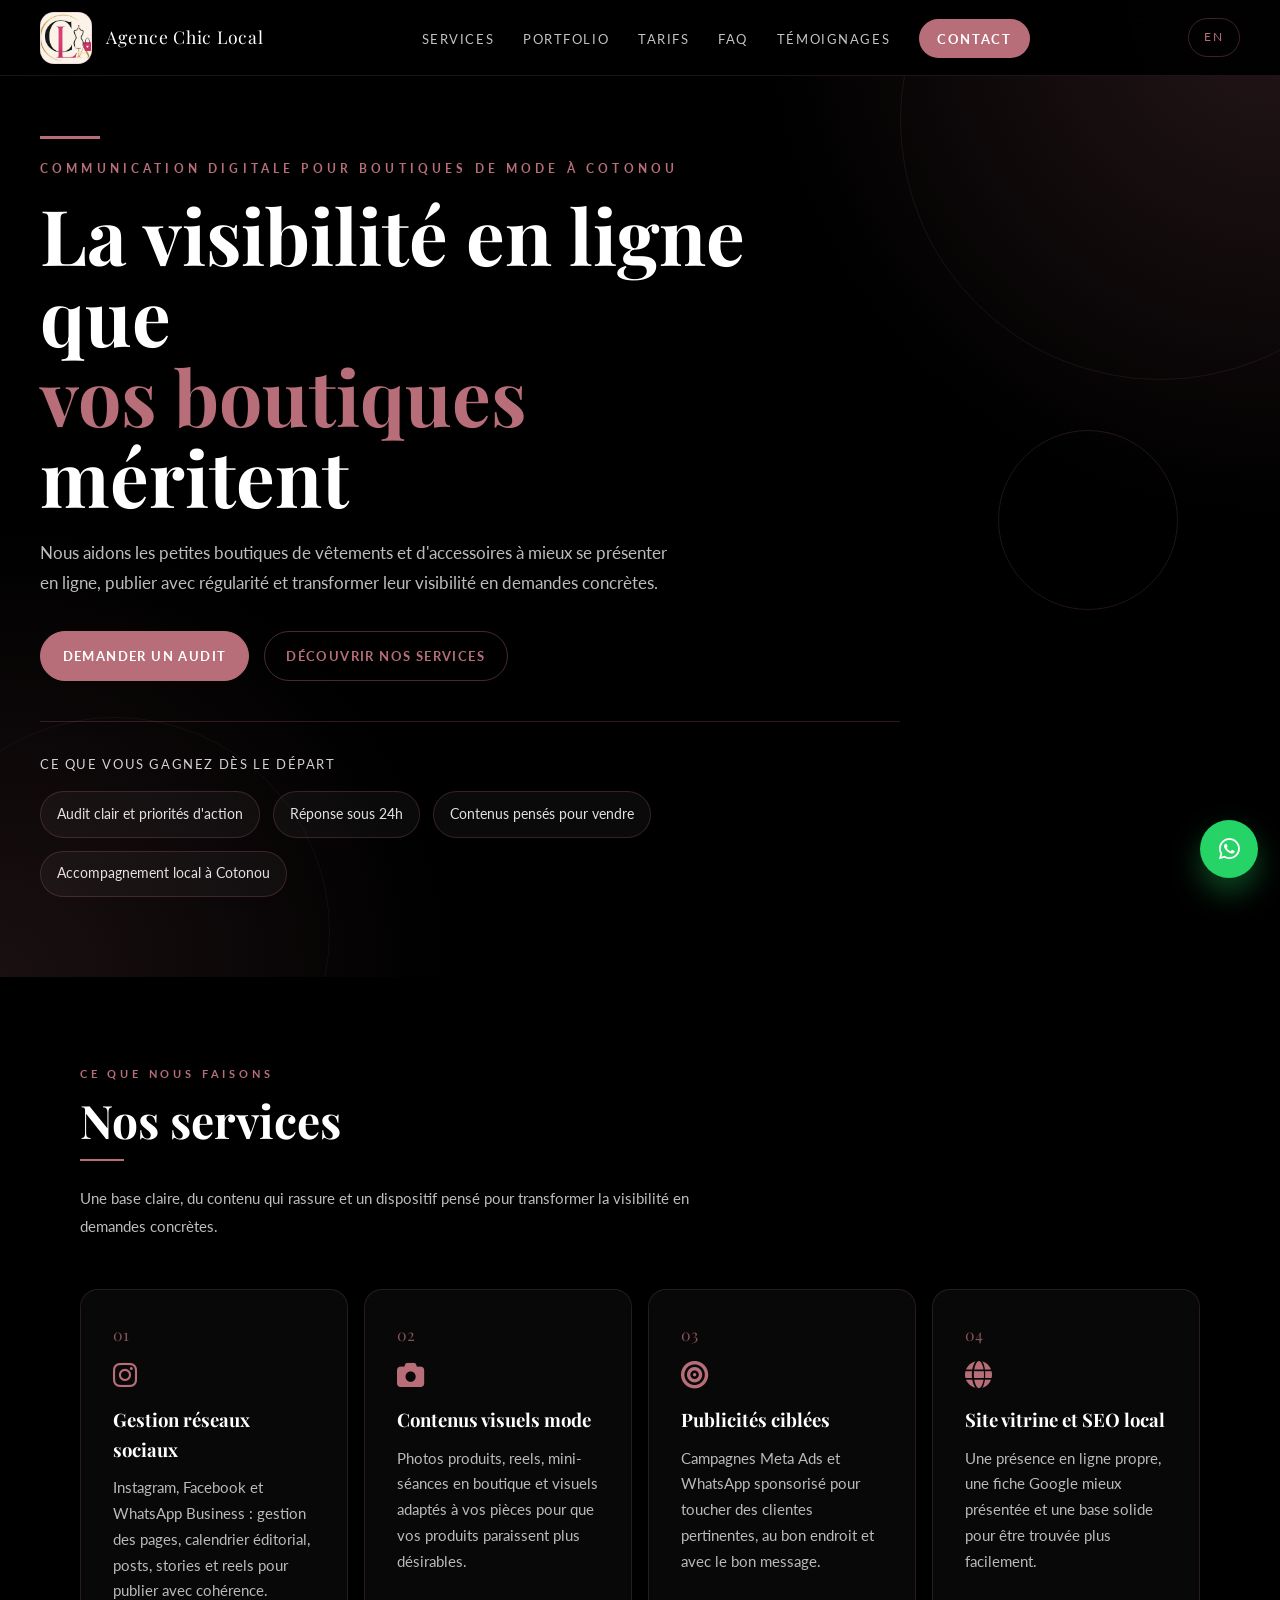
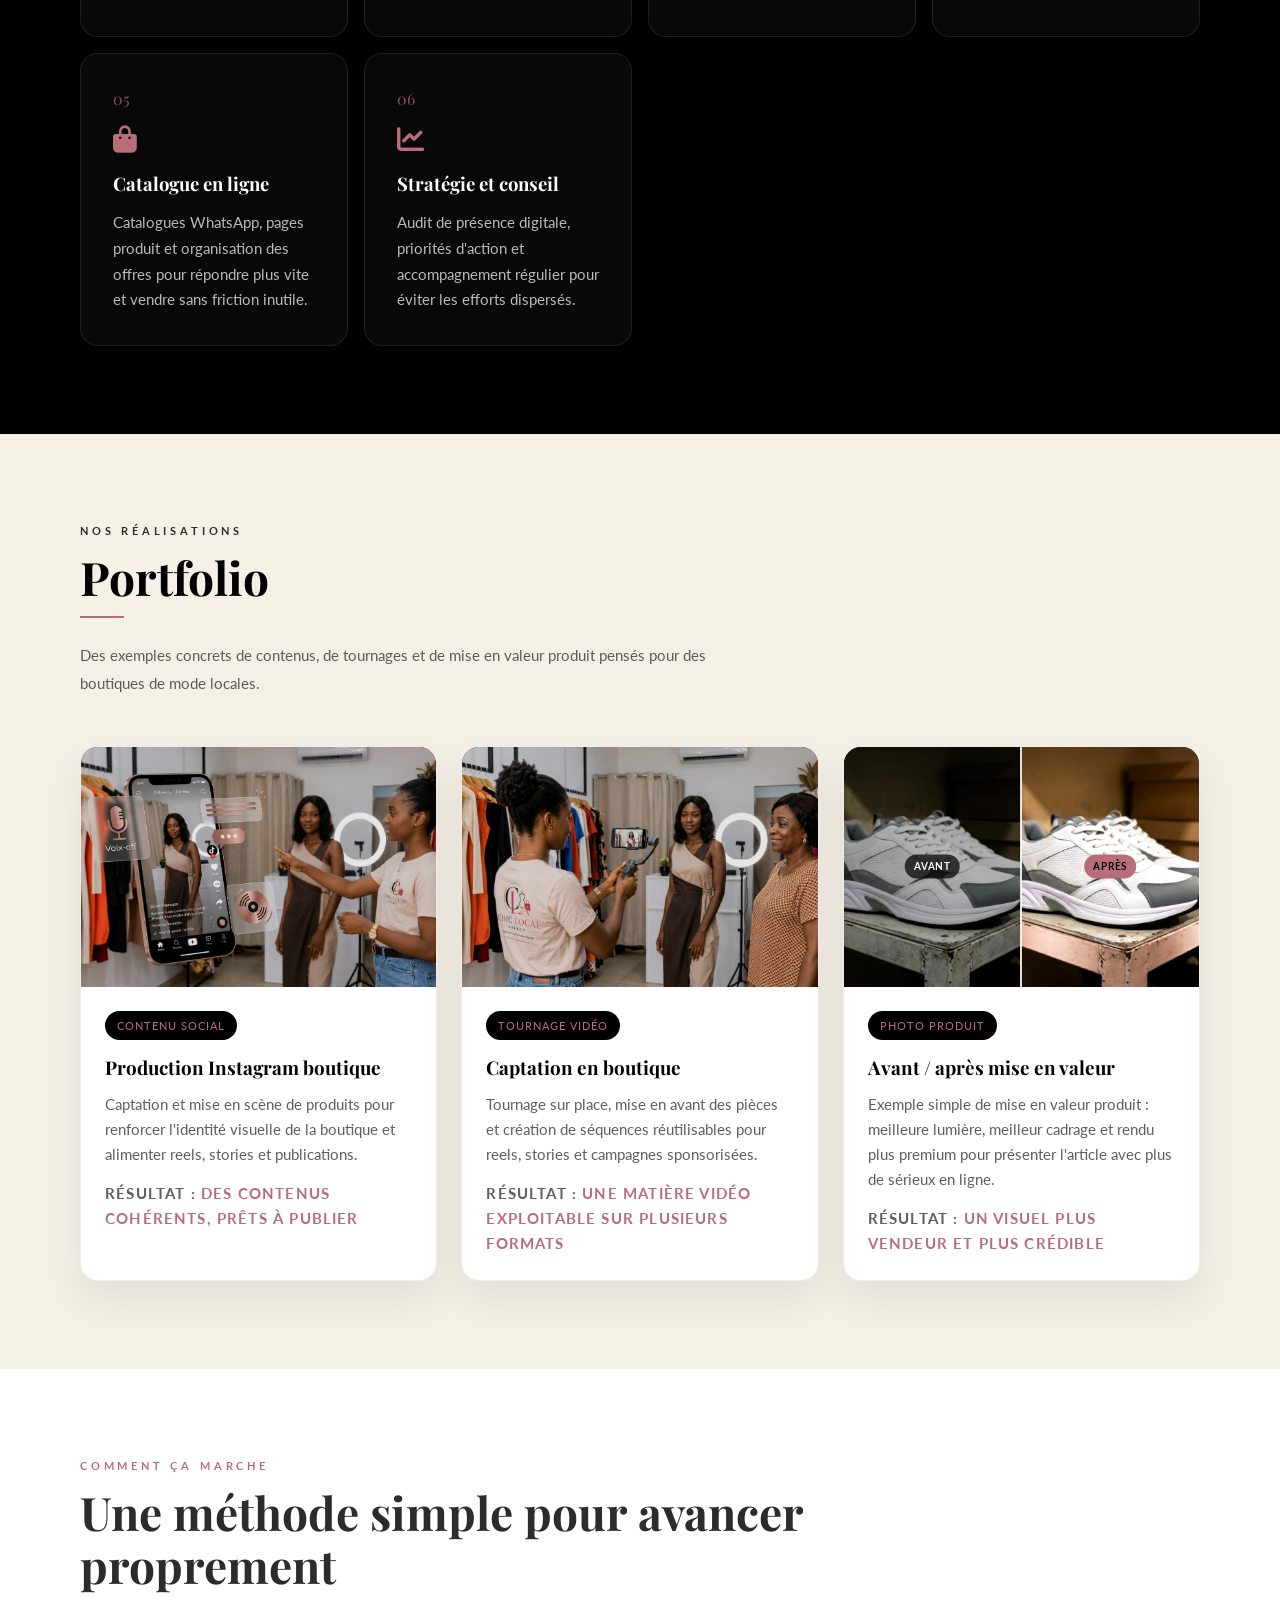
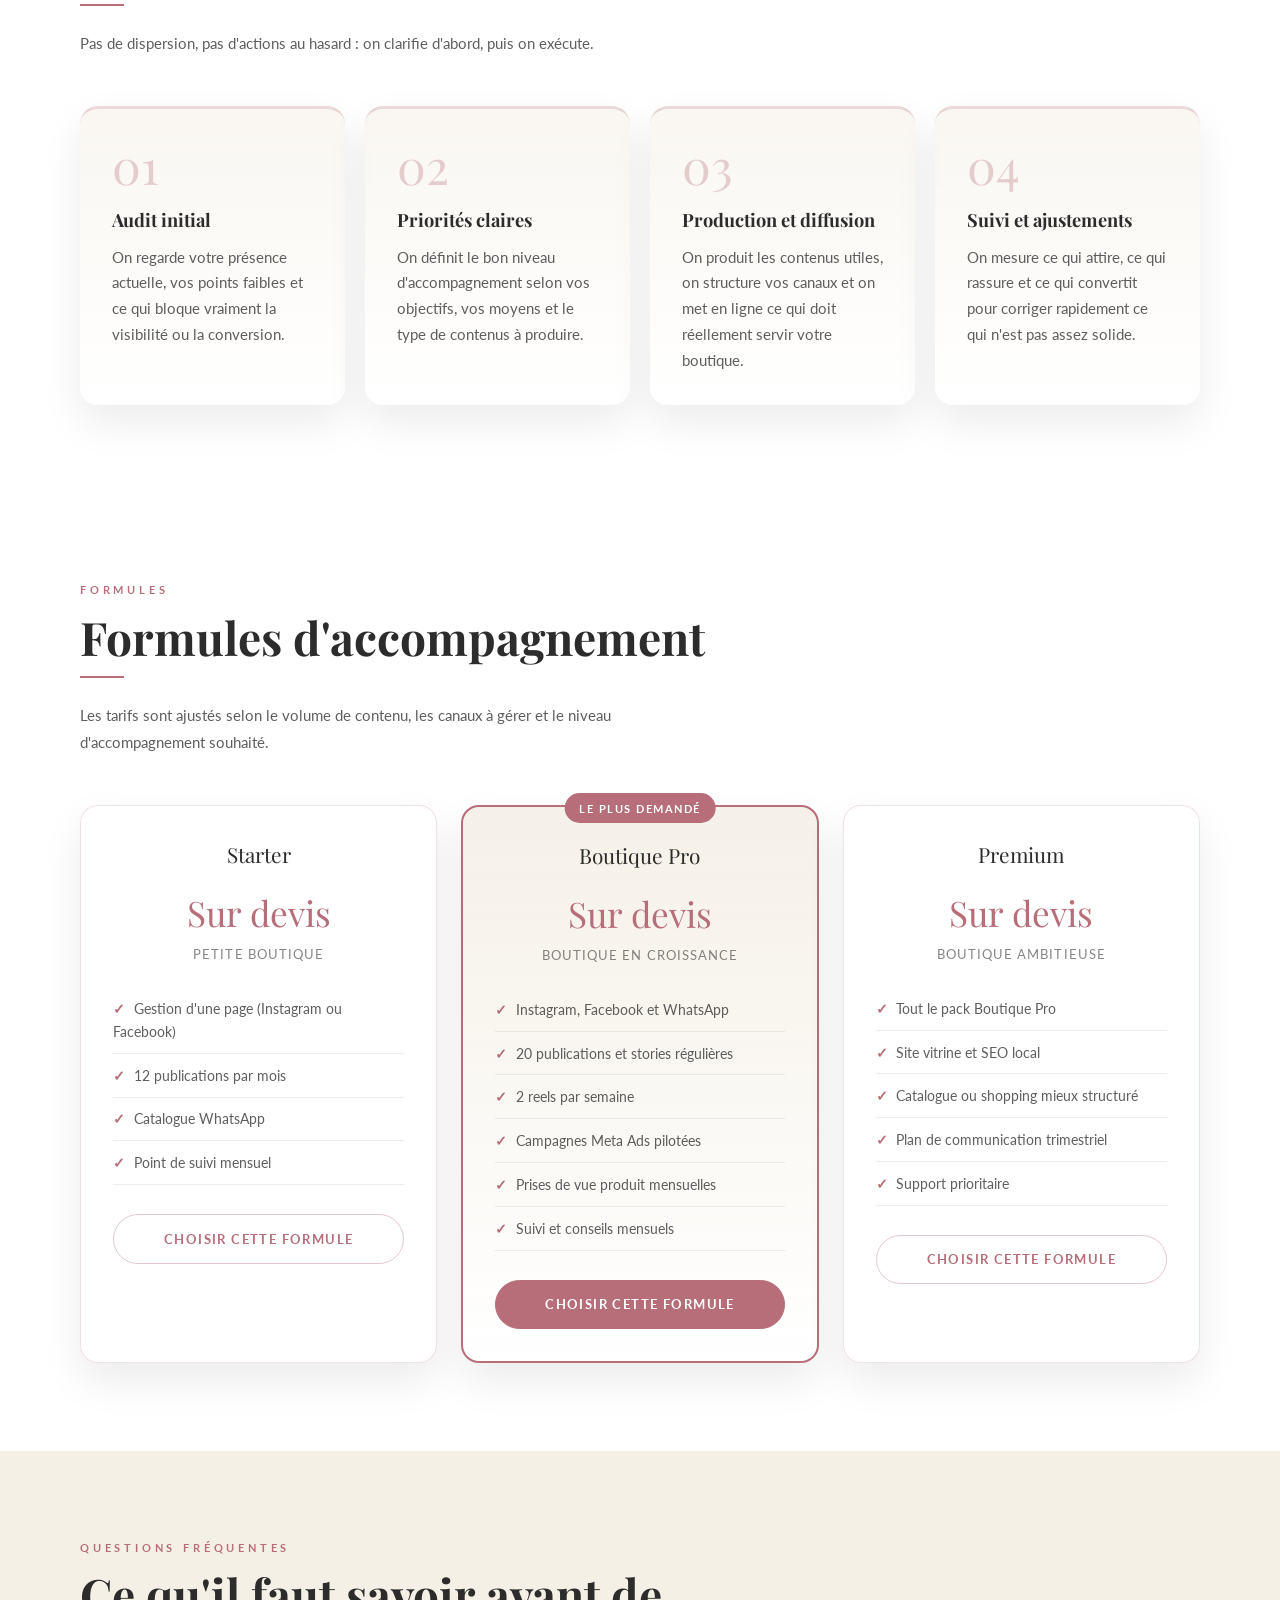
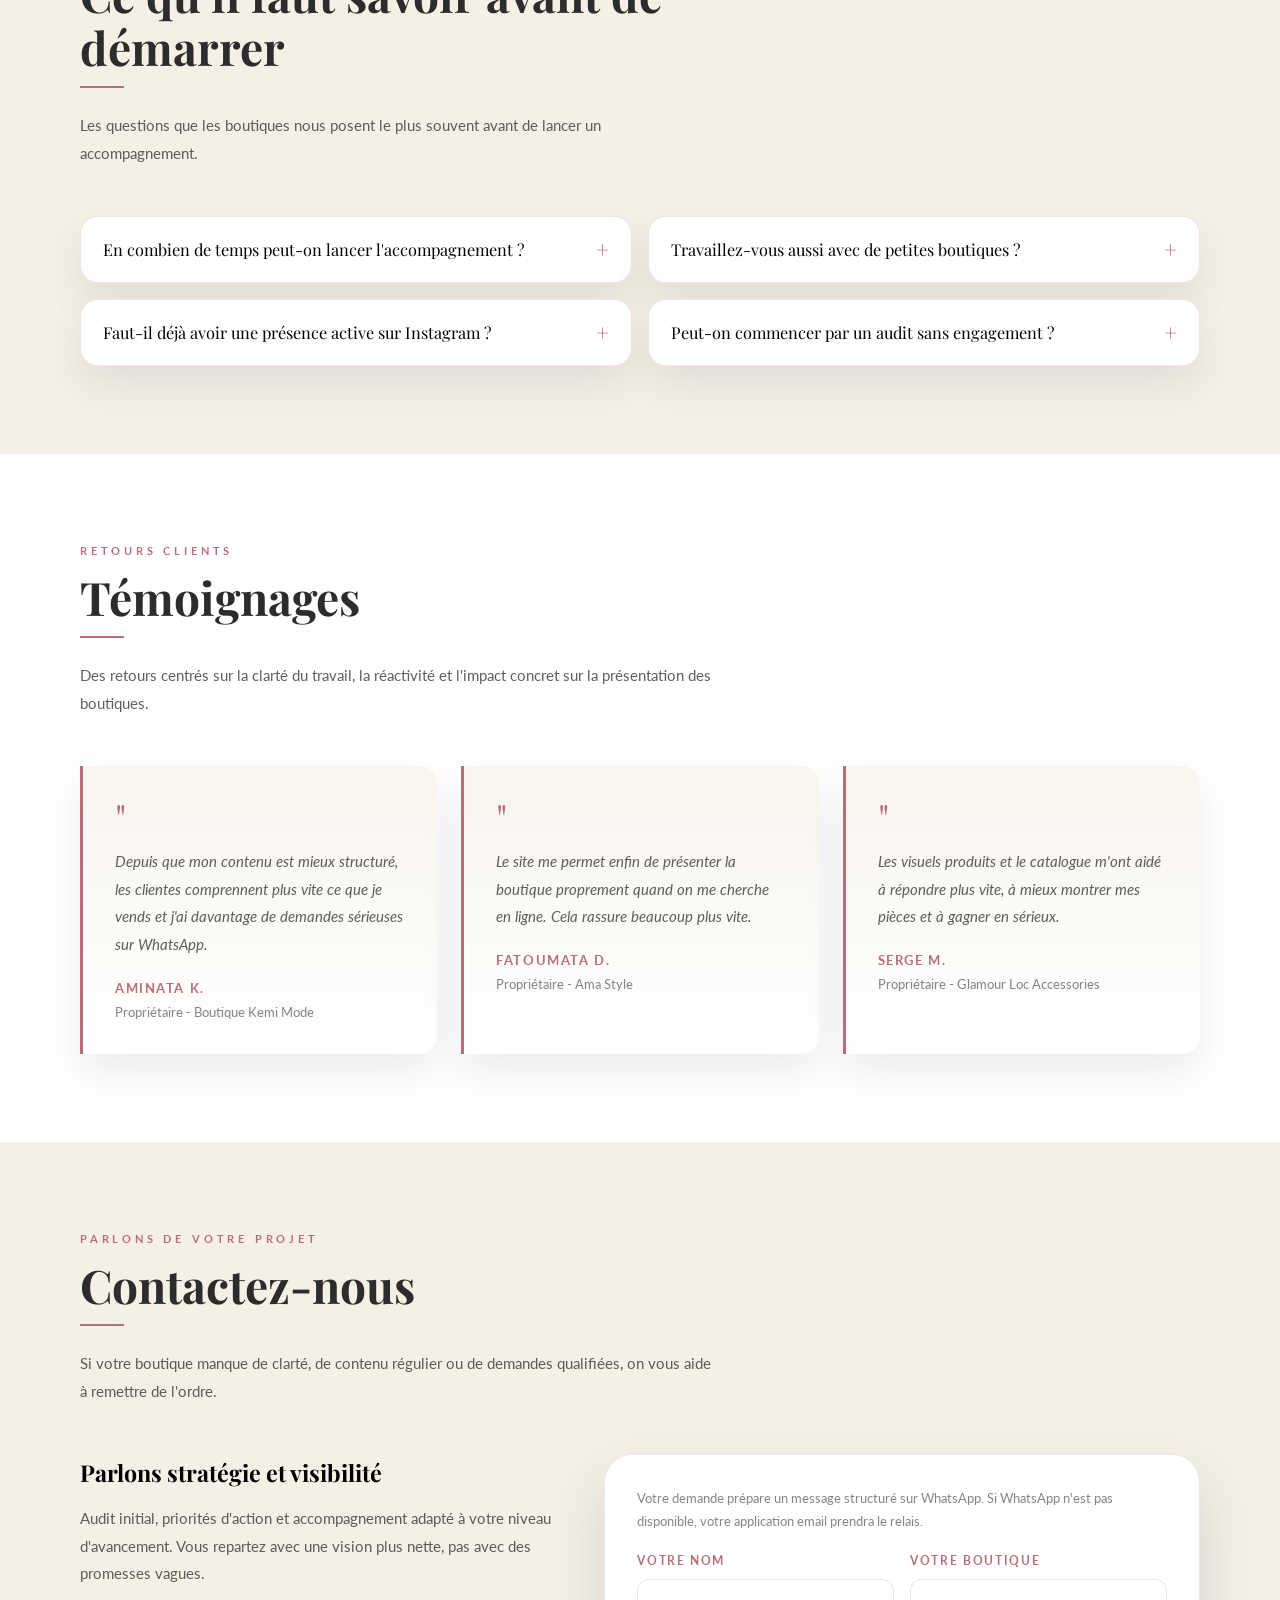
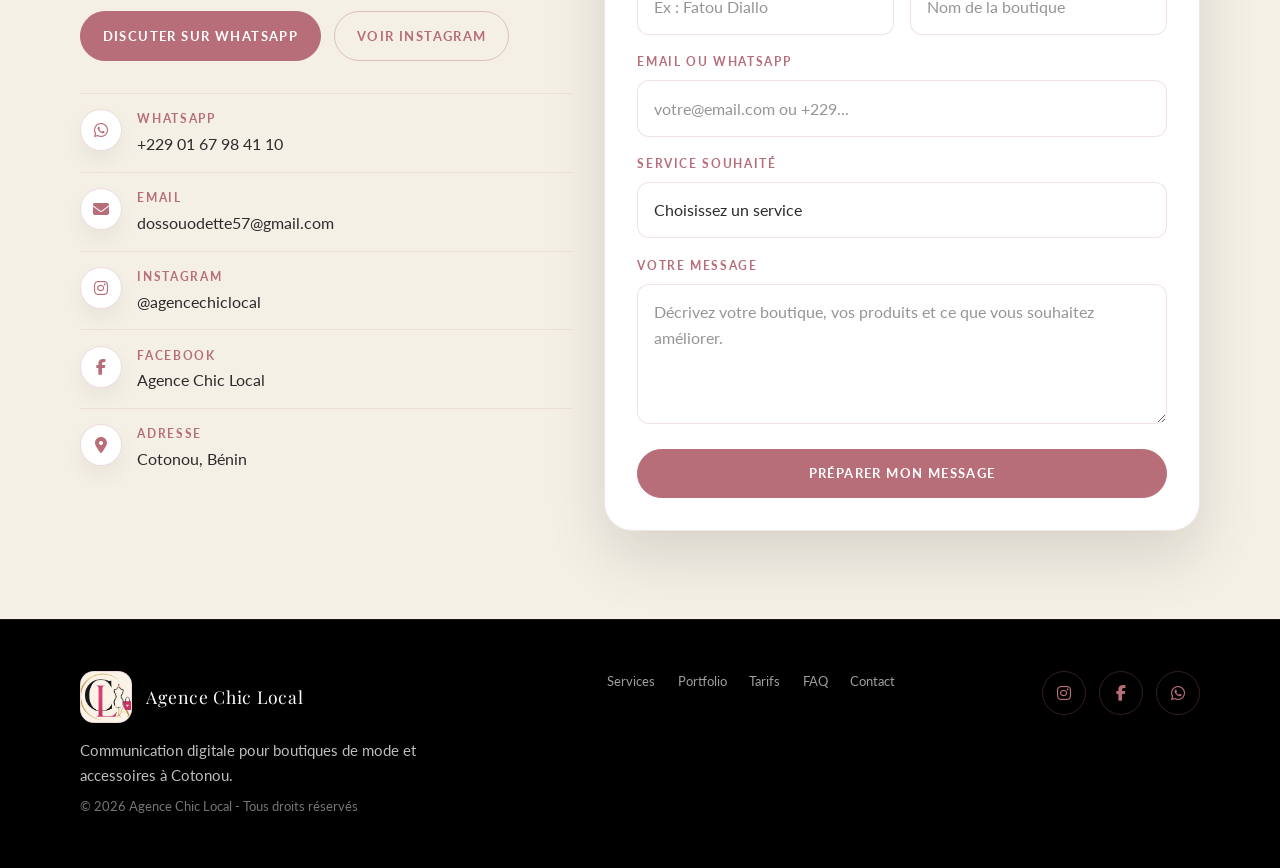
==== commit 06b63f70: "update" ====
--- a/index.html
+++ b/index.html
@@ -3,7 +3,9 @@
   <head>
     <meta charset="UTF-8" />
     <meta name="viewport" content="width=device-width, initial-scale=1.0" />
-    <title>Agence Chic Local | Communication digitale pour boutiques de mode</title>
+    <title>
+      Agence Chic Local | Communication digitale pour boutiques de mode
+    </title>
     <meta
       name="description"
       content="Agence Chic Local aide les boutiques de mode à Cotonou à mieux se présenter en ligne, produire du contenu plus vendeur et transformer leur visibilité en demandes réelles."
@@ -20,11 +22,21 @@
     />
     <meta property="og:type" content="website" />
     <meta property="og:locale" content="fr_BJ" />
+    <meta property="og:site_name" content="Agence Chic Local" />
     <meta property="og:image" content="images/logo.jpeg" />
     <meta property="og:image:alt" content="Logo Agence Chic Local" />
     <meta name="twitter:card" content="summary_large_image" />
+    <meta
+      name="twitter:title"
+      content="Agence Chic Local | Communication digitale pour boutiques de mode"
+    />
+    <meta
+      name="twitter:description"
+      content="Audit, contenu visuel, réseaux sociaux et accompagnement local pour boutiques de mode à Cotonou."
+    />
     <link rel="icon" href="images/logo.jpeg" type="image/jpeg" />
     <link rel="preconnect" href="https://fonts.googleapis.com" />
+    <link rel="preconnect" href="https://fonts.gstatic.com" crossorigin />
     <link
       href="https://fonts.googleapis.com/css2?family=Playfair+Display:wght@700;900&family=Lato:wght@300;400;700&display=swap"
       rel="stylesheet"
@@ -39,7 +51,7 @@
         "@context": "https://schema.org",
         "@type": "ProfessionalService",
         "name": "Agence Chic Local",
-        "areaServed": "Cotonou, Benin",
+        "areaServed": "Cotonou, Bénin",
         "description": "Agence de communication digitale pour boutiques de mode, vêtements et accessoires.",
         "email": "dossouodette57@gmail.com",
         "telephone": "+2290167984110",
@@ -63,9 +75,13 @@
     >
 
     <header class="site-header">
-      <!-- NAV -->
       <nav aria-label="Navigation principale">
-        <a href="#accueil" class="logo" aria-label="Accueil Agence Chic Local">
+        <a
+          href="#accueil"
+          class="logo"
+          id="navLogo"
+          aria-label="Accueil Agence Chic Local"
+        >
           <span class="logo-box">
             <img
               src="images/logo.jpeg"
@@ -77,35 +93,40 @@
           </span>
           <span class="logo-name">Agence Chic Local</span>
         </a>
-      <ul class="nav-menu">
-        <li><a href="#services" id="nav-services">Services</a></li>
-        <li><a href="#portfolio" id="nav-portfolio">Portfolio</a></li>
-        <li><a href="#tarifs" id="nav-tarifs">Tarifs</a></li>
-        <li><a href="#faq" id="nav-faq">FAQ</a></li>
-        <li><a href="#temoignages" id="nav-testi">Témoignages</a></li>
-        <li><a href="#contact" class="nav-cta" id="nav-contact">Contact</a></li>
-      </ul>
-      <div class="nav-actions">
-        <button
-          type="button"
-          class="lang-toggle"
-          id="langBtn"
-          aria-label="Basculer le site en anglais"
-        >
-          EN</button
-        ><button
-          type="button"
-          class="hamburger"
-          id="hamburgerBtn"
-          aria-label="Ouvrir le menu"
-          aria-expanded="false"
-          aria-controls="mobileMenu"
-        >
-          <span></span><span></span><span></span>
-        </button>
-      </div>
+
+        <ul class="nav-menu">
+          <li><a href="#services" id="nav-services">Services</a></li>
+          <li><a href="#portfolio" id="nav-portfolio">Portfolio</a></li>
+          <li><a href="#tarifs" id="nav-tarifs">Tarifs</a></li>
+          <li><a href="#faq" id="nav-faq">FAQ</a></li>
+          <li><a href="#temoignages" id="nav-testi">Témoignages</a></li>
+          <li>
+            <a href="#contact" class="nav-cta" id="nav-contact">Contact</a>
+          </li>
+        </ul>
+
+        <div class="nav-actions">
+          <button
+            type="button"
+            class="lang-toggle"
+            id="langBtn"
+            aria-label="Basculer le site en anglais"
+          >
+            EN
+          </button>
+          <button
+            type="button"
+            class="hamburger"
+            id="hamburgerBtn"
+            aria-label="Ouvrir le menu"
+            aria-expanded="false"
+            aria-controls="mobileMenu"
+          >
+            <span></span><span></span><span></span>
+          </button>
+        </div>
       </nav>
-      <!-- MOBILE MENU -->
+
       <div
         class="mobile-menu"
         id="mobileMenu"
@@ -120,513 +141,682 @@
         <a href="#contact" id="mnav-contact">Nous contacter</a>
       </div>
 
-    <!-- HERO -->
-    <section class="hero" id="accueil">
-      <div class="hero-decor1"></div>
-      <div class="hero-decor2"></div>
-      <div class="hero-decor3"></div>
-      <div class="hero-bar"></div>
-      <p class="hero-tag" id="h-tag">Agence de communication digitale locale</p>
-      <h1 id="h-title">
-        La visibilité en ligne que<br /><em>vos boutiques</em> méritent
-      </h1>
-      <p class="hero-sub" id="h-sub">
-        Nous aidons les petites boutiques de vêtements et d'accessoires à
-        trouver leurs clients en ligne, vendre davantage et bâtir une communauté
-        fidèle.
-      </p>
-      <div class="hero-btns">
-        <a href="#contact" class="btn-gold" id="h-btn1"
-          >Démarrer mon audit gratuit</a
-        >
-        <a href="#services" class="btn-ghost" id="h-btn2"
-          >Découvrir nos services</a
-        >
-      </div>
-      <div class="hero-stats">
-        <div class="stat-item">
-          <span class="stat-num">50+</span
-          ><span class="stat-txt" id="s1">Boutiques accompagnées</span>
-        </div>
-        <div class="stat-item">
-          <span class="stat-num">3×</span
-          ><span class="stat-txt" id="s2">Ventes en plus en moyenne</span>
-        </div>
-        <div class="stat-item">
-          <span class="stat-num">98%</span
-          ><span class="stat-txt" id="s3">Clients satisfaits</span>
-        </div>
-        <div class="stat-item">
-          <span class="stat-num">24h</span
-          ><span class="stat-txt" id="s4">Délai de réponse</span>
-        </div>
-      </div>
-    </section>
-
-    <!-- SERVICES -->
-    <section class="services-bg" id="services">
-      <div class="section-inner">
-        <p class="section-label" id="sec1-label">Ce que nous faisons</p>
-        <h2 class="section-title" id="sec1-title">Nos services</h2>
-        <div class="section-bar"></div>
-        <p class="section-intro" id="sec1-intro">
-          Tout ce dont votre boutique a besoin pour rayonner en ligne et trouver
-          de nouvelles clientes.
+      <section class="hero" id="accueil">
+        <div class="hero-decor1"></div>
+        <div class="hero-decor2"></div>
+        <div class="hero-decor3"></div>
+        <div class="hero-bar"></div>
+        <p class="hero-tag" id="h-tag">
+          Communication digitale pour boutiques de mode à Cotonou
         </p>
-        <div class="services-grid">
-          <div class="service-item">
-            <div class="svc-num">01</div>
-            <span class="svc-icon"><i class="fab fa-instagram"></i></span>
-            <h3 id="sv1-t">Gestion Réseaux Sociaux</h3>
-            <p id="sv1-p">
-              Instagram, Facebook & WhatsApp Business — gestion complète de vos
-              pages, création de posts, stories et reels pour faire grandir
-              votre communauté.
-            </p>
+        <h1 id="h-title">
+          La visibilité en ligne que<br /><em>vos boutiques</em> méritent
+        </h1>
+        <p class="hero-sub" id="h-sub">
+          Nous aidons les petites boutiques de vêtements et d'accessoires à
+          mieux se présenter en ligne, publier avec régularité et transformer
+          leur visibilité en demandes concrètes.
+        </p>
+        <div class="hero-btns">
+          <a href="#contact" class="btn-gold" id="h-btn1">Demander un audit</a>
+          <a href="#services" class="btn-ghost" id="h-btn2"
+            >Découvrir nos services</a
+          >
+        </div>
+        <div class="hero-trust">
+          <p class="hero-trust-title" id="trust-title">
+            Ce que vous gagnez dès le départ
+          </p>
+          <ul class="hero-trust-list" aria-labelledby="trust-title">
+            <li class="trust-pill" id="trust-1">
+              Audit clair et priorités d'action
+            </li>
+            <li class="trust-pill" id="trust-2">Réponse sous 24h</li>
+            <li class="trust-pill" id="trust-3">Contenus pensés pour vendre</li>
+            <li class="trust-pill" id="trust-4">
+              Accompagnement local à Cotonou
+            </li>
+          </ul>
+        </div>
+      </section>
+    </header>
+
+    <main id="main-content">
+      <section class="services-bg" id="services">
+        <div class="section-inner">
+          <p class="section-label" id="sec1-label">Ce que nous faisons</p>
+          <h2 class="section-title" id="sec1-title">Nos services</h2>
+          <div class="section-bar"></div>
+          <p class="section-intro" id="sec1-intro">
+            Une base claire, du contenu qui rassure et un dispositif pensé pour
+            transformer la visibilité en demandes concrètes.
+          </p>
+          <div class="services-grid">
+            <article class="service-item">
+              <div class="svc-num">01</div>
+              <span class="svc-icon"><i class="fab fa-instagram"></i></span>
+              <h3 id="sv1-t">Gestion réseaux sociaux</h3>
+              <p id="sv1-p">
+                Instagram, Facebook et WhatsApp Business : gestion des pages,
+                calendrier éditorial, posts, stories et reels pour publier avec
+                cohérence.
+              </p>
+            </article>
+            <article class="service-item">
+              <div class="svc-num">02</div>
+              <span class="svc-icon"><i class="fas fa-camera"></i></span>
+              <h3 id="sv2-t">Contenus visuels mode</h3>
+              <p id="sv2-p">
+                Photos produits, reels, mini-séances en boutique et visuels
+                adaptés à vos pièces pour que vos produits paraissent plus
+                désirables.
+              </p>
+            </article>
+            <article class="service-item">
+              <div class="svc-num">03</div>
+              <span class="svc-icon"><i class="fas fa-bullseye"></i></span>
+              <h3 id="sv3-t">Publicités ciblées</h3>
+              <p id="sv3-p">
+                Campagnes Meta Ads et WhatsApp sponsorisé pour toucher des
+                clientes pertinentes, au bon endroit et avec le bon message.
+              </p>
+            </article>
+            <article class="service-item">
+              <div class="svc-num">04</div>
+              <span class="svc-icon"><i class="fas fa-globe"></i></span>
+              <h3 id="sv4-t">Site vitrine et SEO local</h3>
+              <p id="sv4-p">
+                Une présence en ligne propre, une fiche Google mieux présentée
+                et une base solide pour être trouvée plus facilement.
+              </p>
+            </article>
+            <article class="service-item">
+              <div class="svc-num">05</div>
+              <span class="svc-icon"><i class="fas fa-shopping-bag"></i></span>
+              <h3 id="sv5-t">Catalogue en ligne</h3>
+              <p id="sv5-p">
+                Catalogues WhatsApp, pages produit et organisation des offres
+                pour répondre plus vite et vendre sans friction inutile.
+              </p>
+            </article>
+            <article class="service-item">
+              <div class="svc-num">06</div>
+              <span class="svc-icon"><i class="fas fa-chart-line"></i></span>
+              <h3 id="sv6-t">Stratégie et conseil</h3>
+              <p id="sv6-p">
+                Audit de présence digitale, priorités d'action et accompagnement
+                régulier pour éviter les efforts dispersés.
+              </p>
+            </article>
           </div>
-          <div class="service-item">
-            <div class="svc-num">02</div>
-            <span class="svc-icon"><i class="fas fa-camera"></i></span>
-            <h3 id="sv2-t">Contenus Visuels Mode</h3>
-            <p id="sv2-p">
-              Photos produits professionnelles, reels tendance, lookbooks
-              saisonniers — des visuels qui donnent envie d'acheter
-              immédiatement.
-            </p>
+        </div>
+      </section>
+
+      <section class="portfolio-bg" id="portfolio">
+        <div class="section-inner">
+          <p class="section-label section-label-muted" id="sec2-label">
+            Nos réalisations
+          </p>
+          <h2 class="section-title section-title-dark" id="sec2-title">
+            Portfolio
+          </h2>
+          <div class="section-bar"></div>
+          <p class="section-intro" id="sec2-intro">
+            Des exemples concrets de contenus, de tournages et de mise en valeur
+            produit pensés pour des boutiques de mode locales.
+          </p>
+          <div class="portfolio-grid">
+            <article class="port-card">
+              <div class="port-banner port-banner-media">
+                <img
+                  src="images/portfolio-social-media.jpeg"
+                  alt="Contenu social pour une boutique de mode"
+                  class="port-image-full port-image-dim"
+                  loading="lazy"
+                />
+              </div>
+              <div class="port-body">
+                <span class="port-tag" id="p1-tag">Contenu social</span>
+                <h3 id="p1-t">Production Instagram boutique</h3>
+                <p id="p1-p">
+                  Captation et mise en scène de produits pour renforcer
+                  l'identité visuelle de la boutique et alimenter reels, stories
+                  et publications.
+                </p>
+                <p class="port-result" id="p1-r">
+                  Résultat :
+                  <span>des contenus cohérents, prêts à publier</span>
+                </p>
+              </div>
+            </article>
+
+            <article class="port-card">
+              <div class="port-banner port-banner-media">
+                <img
+                  src="images/portfolio-video-content.jpeg"
+                  alt="Tournage vidéo dans une boutique"
+                  class="port-image-full port-image-dim"
+                  loading="lazy"
+                />
+              </div>
+              <div class="port-body">
+                <span class="port-tag" id="p2-tag">Tournage vidéo</span>
+                <h3 id="p2-t">Captation en boutique</h3>
+                <p id="p2-p">
+                  Tournage sur place, mise en avant des pièces et création de
+                  séquences réutilisables pour reels, stories et campagnes
+                  sponsorisées.
+                </p>
+                <p class="port-result" id="p2-r">
+                  Résultat :
+                  <span
+                    >une matière vidéo exploitable sur plusieurs formats</span
+                  >
+                </p>
+              </div>
+            </article>
+
+            <article class="port-card">
+              <div class="port-banner port-banner-media">
+                <div class="port-compare">
+                  <img
+                    src="images/portfolio-before.jpeg"
+                    alt="Avant : photo produit sombre"
+                    class="port-compare-image port-compare-image-before"
+                    loading="lazy"
+                  />
+                  <img
+                    src="images/portfolio-after.jpeg"
+                    alt="Après : photo produit mieux mise en valeur"
+                    class="port-compare-image port-compare-image-after"
+                    loading="lazy"
+                  />
+                  <div class="port-compare-label port-compare-label-before">
+                    Avant
+                  </div>
+                  <div class="port-compare-label port-compare-label-after">
+                    Après
+                  </div>
+                  <div class="port-compare-divider"></div>
+                </div>
+              </div>
+              <div class="port-body">
+                <span class="port-tag" id="p3-tag">Photo produit</span>
+                <h3 id="p3-t">Avant / après mise en valeur</h3>
+                <p id="p3-p">
+                  Exemple simple de mise en valeur produit : meilleure lumière,
+                  meilleur cadrage et rendu plus premium pour présenter
+                  l'article avec plus de sérieux en ligne.
+                </p>
+                <p class="port-result" id="p3-r">
+                  Résultat :
+                  <span>un visuel plus vendeur et plus crédible</span>
+                </p>
+              </div>
+            </article>
           </div>
-          <div class="service-item">
-            <div class="svc-num">03</div>
-            <span class="svc-icon"><i class="fas fa-bullseye"></i></span>
-            <h3 id="sv3-t">Publicités Ciblées</h3>
-            <p id="sv3-p">
-              Campagnes Meta Ads & WhatsApp sponsorisé pour toucher les clientes
-              potentielles de votre quartier, ville et au-delà.
-            </p>
+        </div>
+      </section>
+
+      <section class="process-bg" id="process">
+        <div class="section-inner">
+          <p class="section-label" id="sec3-label">Comment ça marche</p>
+          <h2 class="section-title" id="sec3-title">
+            Une méthode simple pour avancer proprement
+          </h2>
+          <div class="section-bar"></div>
+          <p class="section-intro" id="sec3-intro">
+            Pas de dispersion, pas d'actions au hasard : on clarifie d'abord,
+            puis on exécute.
+          </p>
+          <div class="steps">
+            <article class="step">
+              <div class="step-num">01</div>
+              <h3 id="st1-t">Audit initial</h3>
+              <p id="st1-p">
+                On regarde votre présence actuelle, vos points faibles et ce qui
+                bloque vraiment la visibilité ou la conversion.
+              </p>
+            </article>
+            <article class="step">
+              <div class="step-num">02</div>
+              <h3 id="st2-t">Priorités claires</h3>
+              <p id="st2-p">
+                On définit le bon niveau d'accompagnement selon vos objectifs,
+                vos moyens et le type de contenus à produire.
+              </p>
+            </article>
+            <article class="step">
+              <div class="step-num">03</div>
+              <h3 id="st3-t">Production et diffusion</h3>
+              <p id="st3-p">
+                On produit les contenus utiles, on structure vos canaux et on
+                met en ligne ce qui doit réellement servir votre boutique.
+              </p>
+            </article>
+            <article class="step">
+              <div class="step-num">04</div>
+              <h3 id="st4-t">Suivi et ajustements</h3>
+              <p id="st4-p">
+                On mesure ce qui attire, ce qui rassure et ce qui convertit pour
+                corriger rapidement ce qui n'est pas assez solide.
+              </p>
+            </article>
           </div>
-          <div class="service-item">
-            <div class="svc-num">04</div>
-            <span class="svc-icon"><i class="fas fa-globe"></i></span>
-            <h3 id="sv4-t">Site Vitrine & SEO</h3>
-            <p id="sv4-p">
-              Présence professionnelle en ligne, Google My Business optimisé,
-              référencement local pour être trouvée facilement sur Google.
-            </p>
+        </div>
+      </section>
+
+      <section class="tarifs-bg" id="tarifs">
+        <div class="section-inner">
+          <p class="section-label" id="sec4-label">Formules</p>
+          <h2 class="section-title" id="sec4-title">
+            Formules d'accompagnement
+          </h2>
+          <div class="section-bar"></div>
+          <p class="section-intro" id="sec4-intro">
+            Les tarifs sont ajustés selon le volume de contenu, les canaux à
+            gérer et le niveau d'accompagnement souhaité.
+          </p>
+          <div class="tarifs-grid">
+            <article class="tarif-card">
+              <p class="tarif-name" id="tk1-n">Starter</p>
+              <p class="tarif-price" id="tk1-p">Sur devis</p>
+              <p class="tarif-period" id="tk1-per">petite boutique</p>
+              <ul class="tarif-features">
+                <li id="tf1-1">Gestion d'une page (Instagram ou Facebook)</li>
+                <li id="tf1-2">12 publications par mois</li>
+                <li id="tf1-3">Catalogue WhatsApp</li>
+                <li id="tf1-4">Point de suivi mensuel</li>
+              </ul>
+              <a href="#contact" class="btn-ghost btn-full" id="tk1-btn"
+                >Choisir cette formule</a
+              >
+            </article>
+
+            <article class="tarif-card featured">
+              <div class="featured-badge" id="tk2-badge">Le plus demandé</div>
+              <p class="tarif-name" id="tk2-n">Boutique Pro</p>
+              <p class="tarif-price" id="tk2-p">Sur devis</p>
+              <p class="tarif-period" id="tk2-per">boutique en croissance</p>
+              <ul class="tarif-features">
+                <li id="tf2-1">Instagram, Facebook et WhatsApp</li>
+                <li id="tf2-2">20 publications et stories régulières</li>
+                <li id="tf2-3">2 reels par semaine</li>
+                <li id="tf2-4">Campagnes Meta Ads pilotées</li>
+                <li id="tf2-5">Prises de vue produit mensuelles</li>
+                <li id="tf2-6">Suivi et conseils mensuels</li>
+              </ul>
+              <a href="#contact" class="btn-gold btn-full" id="tk2-btn"
+                >Choisir cette formule</a
+              >
+            </article>
+
+            <article class="tarif-card">
+              <p class="tarif-name" id="tk3-n">Premium</p>
+              <p class="tarif-price" id="tk3-p">Sur devis</p>
+              <p class="tarif-period" id="tk3-per">boutique ambitieuse</p>
+              <ul class="tarif-features">
+                <li id="tf3-1">Tout le pack Boutique Pro</li>
+                <li id="tf3-2">Site vitrine et SEO local</li>
+                <li id="tf3-3">Catalogue ou shopping mieux structuré</li>
+                <li id="tf3-4">Plan de communication trimestriel</li>
+                <li id="tf3-5">Support prioritaire</li>
+              </ul>
+              <a href="#contact" class="btn-ghost btn-full" id="tk3-btn"
+                >Choisir cette formule</a
+              >
+            </article>
           </div>
-          <div class="service-item">
-            <div class="svc-num">05</div>
-            <span class="svc-icon"><i class="fas fa-shopping-bag"></i></span>
-            <h3 id="sv5-t">Catalogue en Ligne</h3>
-            <p id="sv5-p">
-              Catalogues produits WhatsApp, Instagram Shopping et pages boutique
-              pour vendre 24h/24 sans se déplacer.
-            </p>
+        </div>
+      </section>
+
+      <section class="faq-bg" id="faq">
+        <div class="section-inner">
+          <p class="section-label" id="sec7-label">Questions fréquentes</p>
+          <h2 class="section-title" id="sec7-title">
+            Ce qu'il faut savoir avant de démarrer
+          </h2>
+          <div class="section-bar"></div>
+          <p class="section-intro" id="sec7-intro">
+            Les questions que les boutiques nous posent le plus souvent avant de
+            lancer un accompagnement.
+          </p>
+          <div class="faq-grid">
+            <details class="faq-item">
+              <summary id="faq1-q">
+                En combien de temps peut-on lancer l'accompagnement ?
+              </summary>
+              <p id="faq1-a">
+                Après l'audit initial, nous pouvons cadrer les priorités et
+                démarrer rapidement selon votre besoin : contenus, gestion
+                réseaux, publicités ou accompagnement global.
+              </p>
+            </details>
+            <details class="faq-item">
+              <summary id="faq2-q">
+                Travaillez-vous aussi avec de petites boutiques ?
+              </summary>
+              <p id="faq2-a">
+                Oui. Le site est pensé pour des boutiques locales qui veulent
+                mieux présenter leurs produits sans devoir construire une équipe
+                marketing complète.
+              </p>
+            </details>
+            <details class="faq-item">
+              <summary id="faq3-q">
+                Faut-il déjà avoir une présence active sur Instagram ?
+              </summary>
+              <p id="faq3-a">
+                Non. Nous pouvons repartir d'un compte existant, le remettre au
+                propre ou construire une base de contenu plus claire si votre
+                présence actuelle n'est pas encore structurée.
+              </p>
+            </details>
+            <details class="faq-item">
+              <summary id="faq4-q">
+                Peut-on commencer par un audit sans engagement ?
+              </summary>
+              <p id="faq4-a">
+                Oui. L'audit sert justement à clarifier vos priorités, éviter
+                les dépenses inutiles et décider si un accompagnement régulier
+                est le bon prochain pas.
+              </p>
+            </details>
           </div>
-          <div class="service-item">
-            <div class="svc-num">06</div>
-            <span class="svc-icon"><i class="fas fa-chart-line"></i></span>
-            <h3 id="sv6-t">Stratégie & Conseil</h3>
-            <p id="sv6-p">
-              Audit de présence digitale, plan de communication personnalisé et
-              accompagnement mensuel pour une croissance durable.
-            </p>
+        </div>
+      </section>
+
+      <section class="testi-bg" id="temoignages">
+        <div class="section-inner">
+          <p class="section-label" id="sec5-label">Retours clients</p>
+          <h2 class="section-title" id="sec5-title">Témoignages</h2>
+          <div class="section-bar"></div>
+          <p class="section-intro" id="sec5-intro">
+            Des retours centrés sur la clarté du travail, la réactivité et
+            l'impact concret sur la présentation des boutiques.
+          </p>
+          <div class="testi-grid">
+            <article class="testi-card">
+              <div class="testi-quote">"</div>
+              <p class="testi-text" id="t1-txt">
+                Depuis que mon contenu est mieux structuré, les clientes
+                comprennent plus vite ce que je vends et j'ai davantage de
+                demandes sérieuses sur WhatsApp.
+              </p>
+              <p class="testi-author">Aminata K.</p>
+              <p class="testi-role" id="t1-role">
+                Propriétaire - Boutique Kemi Mode
+              </p>
+            </article>
+
+            <article class="testi-card">
+              <div class="testi-quote">"</div>
+              <p class="testi-text" id="t2-txt">
+                Le site me permet enfin de présenter la boutique proprement
+                quand on me cherche en ligne. Cela rassure beaucoup plus vite.
+              </p>
+              <p class="testi-author">Fatoumata D.</p>
+              <p class="testi-role" id="t2-role">Propriétaire - Ama Style</p>
+            </article>
+
+            <article class="testi-card">
+              <div class="testi-quote">"</div>
+              <p class="testi-text" id="t3-txt">
+                Les visuels produits et le catalogue m'ont aidé à répondre plus
+                vite, à mieux montrer mes pièces et à gagner en sérieux.
+              </p>
+              <p class="testi-author">Serge M.</p>
+              <p class="testi-role" id="t3-role">
+                Propriétaire - Glamour Loc Accessories
+              </p>
+            </article>
           </div>
         </div>
-      </div>
-    </section>
-
-    <!-- PORTFOLIO -->
-    <section class="portfolio-bg" id="portfolio">
-      <div class="section-inner">
-        <p class="section-label section-label-muted" id="sec2-label">
-          Nos réalisations
-        </p>
-        <h2 class="section-title section-title-dark" id="sec2-title">
-          Portfolio
-        </h2>
-        <div class="section-bar"></div>
-        <div class="portfolio-grid">
-          <div class="port-card">
-            <div class="port-banner port-banner-media">
-              <img
-                src="images/portfolio-social-media.jpeg"
-                alt="Boutique Kemi Mode — Réseaux Sociaux"
-                class="port-image-full port-image-dim"
-              />
-            </div>
-            <div class="port-body">
-              <span class="port-tag" id="p1-tag">Réseaux Sociaux</span>
-              <h3 id="p1-t">Boutique Kemi Mode</h3>
-              <p id="p1-p">
-                Gestion complète Instagram + création de contenus visuels.
-                Stratégie éditoriale mensuelle.
-              </p>
-              <p class="port-result" id="p1-r">
-                Résultat : <span>×3 clientes en 3 mois</span>
-              </p>
-            </div>
-          </div>
-          <div class="port-card">
-            <div class="port-banner port-banner-media">
-              <img
-                src="images/portfolio-video-content.jpeg"
-                alt="Ama Style Boutique — Contenus vidéo"
-                class="port-image-full port-image-dim"
-              />
-            </div>
-            <div class="port-body">
-              <span class="port-tag" id="p2-tag">Pub Digitale</span>
-              <h3 id="p2-t">Ama Style Boutique</h3>
-              <p id="p2-p">
-                Catalogue WhatsApp Business + campagnes Meta Ads ciblées sur la
-                zone de chalandise.
-              </p>
-              <p class="port-result" id="p2-r">
-                Résultat : <span>×4 ventes en ligne</span>
-              </p>
-            </div>
-          </div>
-          <div class="port-card">
-            <div class="port-banner port-banner-media">
-              <div class="port-compare">
-                <img
-                  src="images/portfolio-before.jpeg"
-                  alt="Avant — photo basique"
-                  class="port-compare-image port-compare-image-before"
-                />
-                <img
-                  src="images/portfolio-after.jpeg"
-                  alt="Après — photo professionnelle"
-                  class="port-compare-image port-compare-image-after"
-                />
-                <div class="port-compare-label port-compare-label-before">
-                  Avant
-                </div>
-                <div class="port-compare-label port-compare-label-after">
-                  Après ✨
-                </div>
-                <div class="port-compare-divider"></div>
-              </div>
-            </div>
-            <div class="port-body">
-              <span class="port-tag" id="p3-tag">Site Web & SEO</span>
-              <h3 id="p3-t">Glamour Loc Accessories</h3>
-              <p id="p3-p">
-                Site vitrine + SEO local + Google My Business optimisé et fiche
-                produits complète.
-              </p>
-              <p class="port-result" id="p3-r">
-                Résultat : <span>Page 1 Google en 6 semaines</span>
-              </p>
-            </div>
-          </div>
-        </div>
-      </div>
-    </section>
-
-    <!-- PROCESS -->
-    <section class="process-bg" id="process">
-      <div class="section-inner">
-        <p class="section-label" id="sec3-label">Comment ça marche</p>
-        <h2 class="section-title" id="sec3-title">
-          Notre approche en 4 étapes
-        </h2>
-        <div class="section-bar"></div>
-        <div class="steps">
-          <div class="step">
-            <div class="step-num">01</div>
-            <h3 id="st1-t">Audit gratuit</h3>
-            <p id="st1-p">
-              On analyse votre présence digitale actuelle et identifions
-              ensemble les meilleures opportunités pour votre boutique.
-            </p>
-          </div>
-          <div class="step">
-            <div class="step-num">02</div>
-            <h3 id="st2-t">Stratégie sur mesure</h3>
-            <p id="st2-p">
-              On crée un plan de communication personnalisé adapté à votre type
-              de boutique, vos objectifs et votre budget.
-            </p>
-          </div>
-          <div class="step">
-            <div class="step-num">03</div>
-            <h3 id="st3-t">Mise en oeuvre</h3>
-            <p id="st3-p">
-              On crée les contenus, gère vos pages réseaux et lance vos
-              campagnes publicitaires ciblées.
-            </p>
-          </div>
-          <div class="step">
-            <div class="step-num">04</div>
-            <h3 id="st4-t">Suivi & résultats</h3>
-            <p id="st4-p">
-              Rapport mensuel détaillé, ajustements de stratégie et croissance
-              continue de votre visibilité et de vos ventes.
-            </p>
-          </div>
-        </div>
-      </div>
-    </section>
-
-    <!-- TARIFS -->
-    <section class="tarifs-bg" id="tarifs">
-      <div class="section-inner">
-        <p class="section-label" id="sec4-label">Nos offres</p>
-        <h2 class="section-title" id="sec4-title">Tarifs transparents</h2>
-        <div class="section-bar"></div>
-        <p class="section-intro" id="sec4-intro">
-          Des formules adaptées à chaque boutique, quelle que soit votre taille.
-        </p>
-        <div class="tarifs-grid">
-          <div class="tarif-card">
-            <p class="tarif-name" id="tk1-n">Starter</p>
-            <p class="tarif-price" id="tk1-p">Sur devis</p>
-            <p class="tarif-period" id="tk1-per">/ mois — petite boutique</p>
-            <ul class="tarif-features">
-              <li id="tf1-1">Gestion d'une page (Insta ou FB)</li>
-              <li id="tf1-2">12 posts / mois</li>
-              <li id="tf1-3">Catalogue WhatsApp</li>
-              <li id="tf1-4">Rapport mensuel</li>
-            </ul>
-            <a href="#contact" class="btn-ghost btn-full" id="tk1-btn"
-              >Choisir</a
-            >
-          </div>
-          <div class="tarif-card featured">
-            <div class="featured-badge" id="tk2-badge">Le plus populaire</div>
-            <p class="tarif-name" id="tk2-n">Boutique Pro</p>
-            <p class="tarif-price" id="tk2-p">Sur devis</p>
-            <p class="tarif-period" id="tk2-per">
-              / mois — boutique en croissance
-            </p>
-            <ul class="tarif-features">
-              <li id="tf2-1">Instagram + Facebook + WhatsApp</li>
-              <li id="tf2-2">20 posts + stories quotidiennes</li>
-              <li id="tf2-3">2 reels / semaine</li>
-              <li id="tf2-4">Publicités Meta Ads incluses</li>
-              <li id="tf2-5">Photos produits (séance mensuelle)</li>
-              <li id="tf2-6">Rapport & conseil mensuel</li>
-            </ul>
-            <a href="#contact" class="btn-gold btn-full" id="tk2-btn"
-              >Choisir</a
-            >
-          </div>
-          <div class="tarif-card">
-            <p class="tarif-name" id="tk3-n">Premium</p>
-            <p class="tarif-price" id="tk3-p">Sur devis</p>
-            <p class="tarif-period" id="tk3-per">
-              / mois — boutique ambitieuse
-            </p>
-            <ul class="tarif-features">
-              <li id="tf3-1">Tout le pack Boutique Pro</li>
-              <li id="tf3-2">Site vitrine + SEO local</li>
-              <li id="tf3-3">Instagram Shopping activé</li>
-              <li id="tf3-4">Stratégie trimestrielle</li>
-              <li id="tf3-5">Support prioritaire 7j/7</li>
-            </ul>
-            <a href="#contact" class="btn-ghost btn-full" id="tk3-btn"
-              >Choisir</a
-            >
-          </div>
-        </div>
-      </div>
-    </section>
-
-    <!-- TÉMOIGNAGES -->
-    <section class="testi-bg" id="temoignages">
-      <div class="section-inner">
-        <p class="section-label" id="sec5-label">Ils nous font confiance</p>
-        <h2 class="section-title" id="sec5-title">Témoignages</h2>
-        <div class="section-bar"></div>
-        <div class="testi-grid">
-          <div class="testi-card">
-            <div class="testi-quote">"</div>
-            <p class="testi-text" id="t1-txt">
-              Depuis qu'Agence Chic Local gère mon Instagram, j'ai de nouvelles
-              clientes chaque semaine. Mon chiffre d'affaires a doublé en 4
-              mois. Je recommande à 100% !
-            </p>
-            <p class="testi-author">Aminata K.</p>
-            <p class="testi-role" id="t1-role">
-              Propriétaire — Boutique Kemi Mode
-            </p>
-          </div>
-          <div class="testi-card">
-            <div class="testi-quote">"</div>
-            <p class="testi-text" id="t2-txt">
-              Avant, personne ne connaissait ma boutique en dehors du quartier.
-              Maintenant des clientes viennent de partout grâce au site et aux
-              réseaux sociaux.
-            </p>
-            <p class="testi-author">Fatoumata D.</p>
-            <p class="testi-role" id="t2-role">Propriétaire — Ama Style</p>
-          </div>
-          <div class="testi-card">
-            <div class="testi-quote">"</div>
-            <p class="testi-text" id="t3-txt">
-              Le catalogue WhatsApp a tout changé pour moi. Mes clientes
-              commandent directement depuis leur téléphone. Simple, rapide et
-              très efficace !
-            </p>
-            <p class="testi-author">Serge M.</p>
-            <p class="testi-role" id="t3-role">
-              Propriétaire — Glamour Loc Accessories
-            </p>
-          </div>
-        </div>
-      </div>
-    </section>
-
-    <!-- CONTACT -->
-    <section class="contact-bg" id="contact">
-      <div class="section-inner">
-        <p class="section-label" id="sec6-label">Parlons de votre projet</p>
-        <h2 class="section-title" id="sec6-title">Contactez-nous</h2>
-        <div class="section-bar"></div>
-        <div class="contact-grid">
-          <div class="contact-info">
-            <h3 id="ci-title">On est là pour vous</h3>
-            <p id="ci-sub">
-              Votre boutique manque de visibilité en ligne ? Parlons-en. Audit
-              gratuit et sans engagement. Nous répondons sous 24h.
-            </p>
-            <div class="contact-detail">
-              <div class="c-icon"><i class="fab fa-whatsapp"></i></div>
-              <div>
-                <strong id="cd1-label">WhatsApp</strong>+229 01 67 98 41 10
-              </div>
-            </div>
-            <div class="contact-detail">
-              <div class="c-icon"><i class="fas fa-envelope"></i></div>
-              <div>
-                <strong id="cd2-label">Email</strong>dossouodette57@gmail.com
-              </div>
-            </div>
-            <div class="contact-detail">
-              <div class="c-icon"><i class="fab fa-instagram"></i></div>
-              <div>
-                <strong id="cd3-label">Instagram</strong
-                ><a
+      </section>
+
+      <section class="contact-bg" id="contact">
+        <div class="section-inner">
+          <p class="section-label" id="sec6-label">Parlons de votre projet</p>
+          <h2 class="section-title" id="sec6-title">Contactez-nous</h2>
+          <div class="section-bar"></div>
+          <p class="section-intro" id="sec6-intro">
+            Si votre boutique manque de clarté, de contenu régulier ou de
+            demandes qualifiées, on vous aide à remettre de l'ordre.
+          </p>
+          <div class="contact-grid">
+            <div class="contact-info">
+              <h3 id="ci-title">Parlons stratégie et visibilité</h3>
+              <p id="ci-sub">
+                Audit initial, priorités d'action et accompagnement adapté à
+                votre niveau d'avancement. Vous repartez avec une vision plus
+                nette, pas avec des promesses vagues.
+              </p>
+
+              <div class="contact-actions">
+                <a
+                  href="https://wa.me/2290167984110"
+                  target="_blank"
+                  rel="noopener noreferrer"
+                  class="contact-action-link contact-action-primary"
+                  id="ca1"
+                  >Discuter sur WhatsApp</a
+                >
+                <a
                   href="https://www.instagram.com/agencechiclocal"
                   target="_blank"
-                  class="contact-link"
-                  >@agencechiclocal</a
+                  rel="noopener noreferrer"
+                  class="contact-action-link"
+                  id="ca2"
+                  >Voir Instagram</a
                 >
               </div>
+
+              <div class="contact-detail">
+                <div class="c-icon"><i class="fab fa-whatsapp"></i></div>
+                <div>
+                  <strong id="cd1-label">WhatsApp</strong>
+                  <a
+                    href="https://wa.me/2290167984110"
+                    target="_blank"
+                    rel="noopener noreferrer"
+                    class="contact-link"
+                    >+229 01 67 98 41 10</a
+                  >
+                </div>
+              </div>
+
+              <div class="contact-detail">
+                <div class="c-icon"><i class="fas fa-envelope"></i></div>
+                <div>
+                  <strong id="cd2-label">Email</strong>
+                  <a href="mailto:dossouodette57@gmail.com" class="contact-link"
+                    >dossouodette57@gmail.com</a
+                  >
+                </div>
+              </div>
+
+              <div class="contact-detail">
+                <div class="c-icon"><i class="fab fa-instagram"></i></div>
+                <div>
+                  <strong id="cd3-label">Instagram</strong>
+                  <a
+                    href="https://www.instagram.com/agencechiclocal"
+                    target="_blank"
+                    rel="noopener noreferrer"
+                    class="contact-link"
+                    >@agencechiclocal</a
+                  >
+                </div>
+              </div>
+
+              <div class="contact-detail">
+                <div class="c-icon"><i class="fab fa-facebook-f"></i></div>
+                <div>
+                  <strong id="cd4-label">Facebook</strong>
+                  <a
+                    href="https://www.facebook.com/agencechiclocal"
+                    target="_blank"
+                    rel="noopener noreferrer"
+                    class="contact-link"
+                    >Agence Chic Local</a
+                  >
+                </div>
+              </div>
+
+              <div class="contact-detail">
+                <div class="c-icon"><i class="fas fa-map-marker-alt"></i></div>
+                <div>
+                  <strong id="cd5-label">Adresse</strong>
+                  <span id="cd5-val">Cotonou, Bénin</span>
+                </div>
+              </div>
             </div>
-            <div class="contact-detail">
-              <div class="c-icon"><i class="fab fa-facebook-f"></i></div>
-              <div>
-                <strong id="cd4-label">Facebook</strong
-                ><a
-                  href="https://www.facebook.com/agencechiclocal"
-                  target="_blank"
-                  class="contact-link"
-                  >Agence Chic Local</a
-                >
-              </div>
-            </div>
-            <div class="contact-detail">
-              <div class="c-icon"><i class="fas fa-map-marker-alt"></i></div>
-              <div>
-                <strong id="cd5-label">Adresse</strong
-                ><span id="cd5-val">Cotonou, Bénin</span>
-              </div>
-            </div>
-          </div>
-          <form id="contactForm">
-            <div class="form-row">
+
+            <form
+              id="contactForm"
+              class="contact-form-card"
+              aria-describedby="form-helper"
+            >
+              <p class="form-helper" id="form-helper">
+                Votre demande prépare un message structuré sur WhatsApp. Si
+                WhatsApp n'est pas disponible, votre application email prendra
+                le relais.
+              </p>
+
+              <div class="form-row">
+                <div class="form-group">
+                  <label class="form-label" for="f-nom" id="fl-nom"
+                    >Votre nom</label
+                  >
+                  <input
+                    type="text"
+                    id="f-nom"
+                    name="nom"
+                    autocomplete="name"
+                    placeholder="Ex : Fatou Diallo"
+                    required
+                  />
+                </div>
+                <div class="form-group">
+                  <label class="form-label" for="f-boutique" id="fl-boutique"
+                    >Votre boutique</label
+                  >
+                  <input
+                    type="text"
+                    id="f-boutique"
+                    name="boutique"
+                    autocomplete="organization"
+                    placeholder="Nom de la boutique"
+                  />
+                </div>
+              </div>
+
               <div class="form-group">
-                <label class="form-label" id="fl-nom">Votre nom</label>
-                <input
-                  type="text"
-                  id="f-nom"
-                  placeholder="Ex : Fatou Diallo"
-                  required
-                />
-              </div>
-              <div class="form-group">
-                <label class="form-label" id="fl-boutique"
-                  >Votre boutique</label
+                <label class="form-label" for="f-contact" id="fl-contact"
+                  >Email ou WhatsApp</label
                 >
                 <input
                   type="text"
-                  id="f-boutique"
-                  placeholder="Nom de la boutique"
+                  id="f-contact"
+                  name="contact"
+                  autocomplete="email"
+                  placeholder="votre@email.com ou +229..."
+                  required
                 />
               </div>
-            </div>
-            <div class="form-group">
-              <label class="form-label" id="fl-contact"
-                >Email ou WhatsApp</label
-              >
-              <input
-                type="text"
-                id="f-contact"
-                placeholder="votre@email.com ou +229..."
-                required
-              />
-            </div>
-            <div class="form-group">
-              <label class="form-label" id="fl-service">Service souhaité</label>
-              <select id="f-service">
-                <option>Réseaux sociaux (Instagram / Facebook)</option>
-                <option>Contenus visuels (photos & vidéos)</option>
-                <option>Publicités Meta Ads</option>
-                <option>Site vitrine & SEO</option>
-                <option>Catalogue WhatsApp</option>
-                <option>Pack complet Boutique Pro</option>
-                <option>Je ne sais pas encore</option>
-              </select>
-            </div>
-            <div class="form-group">
-              <label class="form-label" id="fl-msg">Votre message</label>
-              <textarea
-                id="f-msg"
-                placeholder="Décrivez votre boutique, vos produits et ce que vous souhaitez accomplir..."
-                required
-              ></textarea>
-            </div>
-            <button type="submit" class="btn-gold btn-full" id="f-btn">
-              Envoyer ma demande
-            </button>
-            <div class="form-success" id="formSuccess">
-              ✓ &nbsp; Merci ! Nous vous recontactons dans les 24 heures.
-            </div>
-          </form>
-        </div>
-      </div>
-    </section>
-
-    <!-- FOOTER -->
+
+              <div class="form-group">
+                <label class="form-label" for="f-service" id="fl-service"
+                  >Service souhaité</label
+                >
+                <select id="f-service" name="service" required>
+                  <option value="" disabled selected id="f-service-placeholder">
+                    Choisissez un service
+                  </option>
+                  <option>Réseaux sociaux (Instagram / Facebook)</option>
+                  <option>Contenus visuels (photos et vidéos)</option>
+                  <option>Publicités Meta Ads</option>
+                  <option>Site vitrine et SEO local</option>
+                  <option>Catalogue WhatsApp</option>
+                  <option>Pack complet Boutique Pro</option>
+                  <option>Je ne sais pas encore</option>
+                </select>
+              </div>
+
+              <div class="form-group">
+                <label class="form-label" for="f-msg" id="fl-msg"
+                  >Votre message</label
+                >
+                <textarea
+                  id="f-msg"
+                  name="message"
+                  placeholder="Décrivez votre boutique, vos produits et ce que vous souhaitez améliorer."
+                  required
+                ></textarea>
+              </div>
+
+              <button type="submit" class="btn-gold btn-full" id="f-btn">
+                Préparer mon message
+              </button>
+              <div class="form-success" id="formSuccess" aria-live="polite">
+                Votre message est prêt. WhatsApp va s'ouvrir.
+              </div>
+            </form>
+          </div>
+        </div>
+      </section>
+    </main>
+
     <footer>
       <div class="footer-inner">
         <div class="footer-left">
-          <div class="logo footer-logo">
-            <div class="logo-box footer-logo-box">ACL</div>
+          <a
+            href="#accueil"
+            class="logo footer-logo"
+            id="footerLogo"
+            aria-label="Retour en haut"
+          >
+            <span class="logo-box footer-logo-box">
+              <img
+                src="images/logo.jpeg"
+                alt="Logo Agence Chic Local"
+                class="logo-mark"
+                width="48"
+                height="48"
+              />
+            </span>
             <span class="logo-name footer-logo-name">Agence Chic Local</span>
-          </div>
+          </a>
+          <p class="footer-tagline" id="footer-tagline">
+            Communication digitale pour boutiques de mode et accessoires à
+            Cotonou.
+          </p>
           <p id="footer-copy">
-            © 2026 Agence Chic Local — Tous droits réservés
-          </p>
-        </div>
+            © 2026 Agence Chic Local - Tous droits réservés
+          </p>
+        </div>
+
         <div class="footer-links">
           <a href="#services" id="fl1">Services</a>
           <a href="#portfolio" id="fl2">Portfolio</a>
           <a href="#tarifs" id="fl3">Tarifs</a>
-          <a href="#contact" id="fl4">Contact</a>
-        </div>
+          <a href="#faq" id="fl4">FAQ</a>
+          <a href="#contact" id="fl5">Contact</a>
+        </div>
+
         <div class="footer-socials">
           <a
-            href="#"
+            href="https://www.instagram.com/agencechiclocal"
             target="_blank"
+            rel="noopener noreferrer"
             class="soc-btn"
             aria-label="Instagram"
             ><i class="fab fa-instagram"></i
           ></a>
           <a
-            href="#"
+            href="https://www.facebook.com/agencechiclocal"
             target="_blank"
+            rel="noopener noreferrer"
             class="soc-btn"
             aria-label="Facebook"
             ><i class="fab fa-facebook-f"></i
@@ -634,6 +824,7 @@
           <a
             href="https://wa.me/2290167984110"
             target="_blank"
+            rel="noopener noreferrer"
             class="soc-btn"
             aria-label="WhatsApp"
             ><i class="fab fa-whatsapp"></i
@@ -642,14 +833,15 @@
       </div>
     </footer>
 
-    <!-- WhatsApp float -->
     <a
       href="https://wa.me/2290167984110"
       class="wa-float"
       target="_blank"
-      aria-label="WhatsApp"
-      ><i class="fab fa-whatsapp"></i
-    ></a>
+      rel="noopener noreferrer"
+      aria-label="Discuter sur WhatsApp"
+    >
+      <i class="fab fa-whatsapp"></i>
+    </a>
 
     <script src="script.js" defer></script>
   </body>
--- a/styles.css
+++ b/styles.css
@@ -3,6 +3,7 @@
   padding: 0;
   box-sizing: border-box;
 }
+
 :root {
   --noir: #000000;
   --blanc: #ffffff;
@@ -10,934 +11,1348 @@
   --beige: #f5f0e6;
   --gris-texte: #2c2c2c;
   --noir-rgb: 0, 0, 0;
+  --blanc-rgb: 255, 255, 255;
   --rose-gold-rgb: 183, 110, 121;
   --beige-rgb: 245, 240, 230;
   --gris-texte-rgb: 44, 44, 44;
-  --or: var(--rose-gold);
-  --or-light: var(--beige);
-  --noir2: var(--gris-texte);
-  --gc: var(--beige);
-  --gris: var(--gris-texte);
-  --grisd: var(--gris-texte);
-}
+  --accent: var(--rose-gold);
+  --surface-soft: var(--beige);
+  --border-soft: rgba(var(--rose-gold-rgb), 0.22);
+  --border-strong: rgba(var(--rose-gold-rgb), 0.35);
+  --text-soft: rgba(var(--gris-texte-rgb), 0.76);
+  --text-muted: rgba(var(--gris-texte-rgb), 0.58);
+  --shadow-soft: 0 18px 42px rgba(var(--noir-rgb), 0.08);
+  --shadow-strong: 0 26px 60px rgba(var(--noir-rgb), 0.12);
+  --radius-sm: 12px;
+  --radius-md: 18px;
+  --radius-lg: 28px;
+}
+
 html {
   scroll-behavior: smooth;
 }
+
 body {
   font-family: "Lato", sans-serif;
+  line-height: 1.6;
   background: var(--blanc);
   color: var(--gris-texte);
   overflow-x: hidden;
 }
 
-/* NAV */
+body.menu-open {
+  overflow: hidden;
+}
+
+img {
+  display: block;
+  max-width: 100%;
+}
+
+a,
+button,
+input,
+select,
+textarea {
+  font: inherit;
+}
+
+section,
+#accueil,
+#main-content {
+  scroll-margin-top: 92px;
+}
+
+.skip-link {
+  position: absolute;
+  top: -120px;
+  left: 1rem;
+  z-index: 1200;
+  background: var(--blanc);
+  color: var(--noir);
+  padding: 0.8rem 1rem;
+  border: 1px solid var(--accent);
+  text-decoration: none;
+  box-shadow: var(--shadow-soft);
+}
+
+.skip-link:focus {
+  top: 1rem;
+}
+
+:focus-visible {
+  outline: 3px solid rgba(var(--rose-gold-rgb), 0.42);
+  outline-offset: 3px;
+}
+
+/* Navigation */
 nav {
   position: fixed;
-  top: 0;
-  width: 100%;
-  z-index: 999;
-  background: rgba(var(--noir-rgb), 0.96);
-  backdrop-filter: blur(10px);
-  border-bottom: 1px solid rgba(var(--rose-gold-rgb), 0.25);
-  padding: 0 2.5rem;
+  inset: 0 0 auto 0;
+  z-index: 1000;
   display: flex;
   align-items: center;
   justify-content: space-between;
-  height: 68px;
+  gap: 1.5rem;
+  height: 76px;
+  padding: 0 2.5rem;
+  background: rgba(var(--noir-rgb), 0.94);
+  backdrop-filter: blur(14px);
+  border-bottom: 1px solid rgba(var(--rose-gold-rgb), 0.16);
+}
+
+.logo {
+  display: inline-flex;
+  align-items: center;
+  gap: 0.9rem;
   color: var(--blanc);
-}
-.logo {
+  text-decoration: none;
+}
+
+.logo-box {
+  width: 52px;
+  height: 52px;
+  border-radius: 14px;
+  overflow: hidden;
+  border: 1px solid rgba(var(--rose-gold-rgb), 0.25);
+  background: var(--blanc);
+  box-shadow: 0 10px 25px rgba(var(--noir-rgb), 0.18);
+  flex-shrink: 0;
+}
+
+.logo-mark {
+  width: 100%;
+  height: 100%;
+  object-fit: cover;
+}
+
+.logo-name {
+  font-family: "Playfair Display", serif;
+  font-size: 1.1rem;
+  letter-spacing: 0.04em;
+}
+
+.nav-menu {
   display: flex;
   align-items: center;
-  gap: 14px;
+  gap: 1.8rem;
+  list-style: none;
+}
+
+.nav-menu a {
+  color: rgba(var(--blanc-rgb), 0.76);
+  font-size: 0.82rem;
+  letter-spacing: 0.12em;
   text-decoration: none;
-}
-.logo-box {
-  background: var(--or);
+  text-transform: uppercase;
+  transition: color 0.2s ease;
+}
+
+.nav-menu a:hover {
+  color: var(--accent);
+}
+
+.nav-actions {
+  display: flex;
+  align-items: center;
+  gap: 0.9rem;
+}
+
+.nav-cta {
+  padding: 0.72rem 1.15rem;
+  border-radius: 999px;
+  background: var(--accent);
+  color: var(--blanc) !important;
+  font-weight: 700;
+}
+
+.nav-cta:hover {
+  background: var(--blanc);
+  color: var(--noir) !important;
+}
+
+.lang-toggle,
+.hamburger {
+  border: 1px solid rgba(var(--rose-gold-rgb), 0.32);
+  background: transparent;
+  color: var(--accent);
+}
+
+.lang-toggle {
+  min-width: 52px;
+  padding: 0.55rem 0.85rem;
+  border-radius: 999px;
+  cursor: pointer;
+  font-size: 0.72rem;
+  letter-spacing: 0.18em;
+  text-transform: uppercase;
+  transition:
+    background 0.2s ease,
+    color 0.2s ease,
+    border-color 0.2s ease;
+}
+
+.lang-toggle:hover {
+  background: var(--accent);
+  border-color: var(--accent);
   color: var(--blanc);
-  font-family: "Playfair Display", serif;
-  font-weight: 900;
-  font-size: 16px;
-  padding: 7px 14px;
-  letter-spacing: 2px;
-}
-.logo-name {
+}
+
+.hamburger {
+  display: none;
+  width: 46px;
+  height: 46px;
+  border-radius: 999px;
+  cursor: pointer;
+  align-items: center;
+  justify-content: center;
+  padding: 0;
+}
+
+.hamburger span {
+  width: 20px;
+  height: 2px;
+  background: var(--accent);
+  display: block;
+  transition:
+    transform 0.25s ease,
+    opacity 0.25s ease;
+}
+
+.hamburger span + span {
+  margin-top: 4px;
+}
+
+.hamburger.open span:nth-child(1) {
+  transform: translateY(6px) rotate(45deg);
+}
+
+.hamburger.open span:nth-child(2) {
+  opacity: 0;
+}
+
+.hamburger.open span:nth-child(3) {
+  transform: translateY(-6px) rotate(-45deg);
+}
+
+.mobile-menu {
+  display: none;
+  position: fixed;
+  top: 76px;
+  left: 0;
+  right: 0;
+  z-index: 999;
+  padding: 1.5rem 1.25rem 1.75rem;
+  background: rgba(var(--noir-rgb), 0.98);
+  border-bottom: 1px solid rgba(var(--rose-gold-rgb), 0.22);
+  backdrop-filter: blur(14px);
+}
+
+.mobile-menu.open {
+  display: flex;
+  flex-direction: column;
+  gap: 0.85rem;
+}
+
+.mobile-menu a {
+  color: rgba(var(--blanc-rgb), 0.84);
+  text-decoration: none;
+  letter-spacing: 0.08em;
+  padding: 0.8rem 0;
+  border-bottom: 1px solid rgba(var(--rose-gold-rgb), 0.12);
+}
+
+.mobile-menu a:last-child {
+  margin-top: 0.25rem;
+  padding: 0.95rem 1rem;
+  border: none;
+  border-radius: 999px;
+  background: var(--accent);
   color: var(--blanc);
-  font-family: "Playfair Display", serif;
-  font-size: 18px;
-  letter-spacing: 1px;
-}
-.nav-menu {
-  display: flex;
+  text-align: center;
+  font-weight: 700;
+}
+
+/* Buttons */
+.btn-gold,
+.btn-ghost,
+.contact-action-link {
+  display: inline-flex;
   align-items: center;
-  gap: 2rem;
-  list-style: none;
-}
-.nav-menu a {
-  color: rgba(255, 255, 255, 0.72);
+  justify-content: center;
+  gap: 0.4rem;
+  min-height: 48px;
+  padding: 0.85rem 1.35rem;
+  border-radius: 999px;
+  font-size: 0.8rem;
+  font-weight: 700;
+  letter-spacing: 0.11em;
+  text-transform: uppercase;
   text-decoration: none;
-  font-size: 13px;
-  letter-spacing: 1px;
-  font-weight: 400;
-  transition: color 0.2s;
-}
-.nav-menu a:hover {
-  color: var(--or);
-}
-.nav-actions {
-  display: flex;
-  align-items: center;
-  gap: 1rem;
-}
-.nav-cta {
-  background: var(--or);
-  color: var(--blanc) !important;
-  padding: 8px 20px;
-  font-weight: 700 !important;
-  letter-spacing: 1px;
-  transition: all 0.2s !important;
-}
-.nav-cta:hover {
+  transition:
+    transform 0.2s ease,
+    background 0.2s ease,
+    color 0.2s ease,
+    border-color 0.2s ease,
+    box-shadow 0.2s ease;
+}
+
+.btn-gold {
+  border: 1px solid var(--accent);
+  background: var(--accent);
+  color: var(--blanc);
+}
+
+.btn-gold:hover {
+  background: var(--blanc);
+  color: var(--noir);
+  box-shadow: var(--shadow-soft);
+  transform: translateY(-1px);
+}
+
+.btn-ghost,
+.contact-action-link {
+  border: 1px solid rgba(var(--rose-gold-rgb), 0.38);
+  background: transparent;
+  color: var(--accent);
+}
+
+.btn-ghost:hover,
+.contact-action-link:hover {
+  border-color: var(--accent);
+  background: var(--accent);
+  color: var(--blanc);
+  transform: translateY(-1px);
+}
+
+.btn-full {
+  width: 100%;
+}
+
+.contact-action-primary {
+  border-color: var(--accent);
+  background: var(--accent);
+  color: var(--blanc);
+}
+
+.contact-action-primary:hover {
   background: var(--noir);
-  color: var(--or) !important;
-  opacity: 1;
-}
-.lang-toggle {
-  background: transparent;
-  border: 1px solid rgba(var(--rose-gold-rgb), 0.5);
-  color: var(--or);
-  padding: 5px 14px;
-  font-size: 11px;
-  letter-spacing: 2px;
-  cursor: pointer;
-  font-family: "Lato", sans-serif;
-  transition: all 0.2s;
-}
-.lang-toggle:hover {
-  background: var(--or);
+  border-color: var(--noir);
   color: var(--blanc);
 }
 
-/* HERO */
+/* Hero */
 .hero {
+  position: relative;
   min-height: 100vh;
   display: flex;
   flex-direction: column;
   justify-content: center;
-  padding: 8rem 2.5rem 5rem;
-  position: relative;
+  padding: 8.5rem 2.5rem 5rem;
   overflow: hidden;
-  background: var(--noir);
+  background:
+    radial-gradient(
+      circle at top right,
+      rgba(var(--rose-gold-rgb), 0.2),
+      transparent 32%
+    ),
+    radial-gradient(
+      circle at bottom left,
+      rgba(var(--rose-gold-rgb), 0.14),
+      transparent 28%
+    ),
+    var(--noir);
   color: var(--blanc);
 }
-.hero-decor1 {
+
+.hero-decor1,
+.hero-decor2,
+.hero-decor3 {
   position: absolute;
-  top: -120px;
-  right: -120px;
-  width: 500px;
-  height: 500px;
   border-radius: 50%;
   border: 1px solid rgba(var(--rose-gold-rgb), 0.12);
   pointer-events: none;
 }
+
+.hero-decor1 {
+  top: -140px;
+  right: -140px;
+  width: 520px;
+  height: 520px;
+}
+
 .hero-decor2 {
-  position: absolute;
-  bottom: -150px;
+  bottom: -170px;
   left: -100px;
-  width: 450px;
-  height: 450px;
-  border-radius: 50%;
-  border: 1px solid rgba(var(--rose-gold-rgb), 0.08);
-  pointer-events: none;
-}
+  width: 430px;
+  height: 430px;
+  border-color: rgba(var(--rose-gold-rgb), 0.08);
+}
+
 .hero-decor3 {
-  position: absolute;
-  top: 40%;
-  right: 5%;
-  width: 200px;
-  height: 200px;
-  border-radius: 50%;
-  border: 1px solid rgba(var(--rose-gold-rgb), 0.16);
-  pointer-events: none;
-}
+  top: 44%;
+  right: 8%;
+  width: 180px;
+  height: 180px;
+  border-color: rgba(var(--rose-gold-rgb), 0.18);
+}
+
 .hero-bar {
-  width: 50px;
+  width: 60px;
   height: 3px;
-  background: var(--or);
-  margin-bottom: 1.5rem;
-}
+  background: var(--accent);
+  margin-bottom: 1.3rem;
+}
+
 .hero-tag {
-  color: var(--or);
-  font-size: 11px;
-  letter-spacing: 5px;
+  margin-bottom: 1rem;
+  color: var(--accent);
+  font-size: 0.72rem;
   font-weight: 700;
-  margin-bottom: 1.2rem;
+  letter-spacing: 0.36em;
   text-transform: uppercase;
 }
+
 .hero h1 {
+  max-width: 760px;
+  margin-bottom: 1.3rem;
   font-family: "Playfair Display", serif;
-  font-size: clamp(2.5rem, 6vw, 5rem);
-  line-height: 1.1;
-  font-weight: 900;
-  max-width: 720px;
-  margin-bottom: 1.5rem;
-}
+  font-size: clamp(2.7rem, 6vw, 5rem);
+  line-height: 1.05;
+}
+
 .hero h1 em {
-  color: var(--or);
+  color: var(--accent);
   font-style: normal;
 }
+
 .hero-sub {
-  font-size: 1.05rem;
-  color: rgba(255, 255, 255, 0.68);
-  max-width: 520px;
-  line-height: 1.8;
+  max-width: 640px;
+  margin-bottom: 2rem;
+  color: rgba(var(--blanc-rgb), 0.74);
+  font-size: 1.04rem;
+  line-height: 1.85;
+}
+
+.hero-btns {
+  display: flex;
+  flex-wrap: wrap;
+  gap: 0.9rem;
   margin-bottom: 2.5rem;
-  font-weight: 300;
-}
-.hero-btns {
-  display: flex;
-  gap: 1rem;
+}
+
+.hero-trust {
+  max-width: 860px;
+  padding-top: 2rem;
+  border-top: 1px solid rgba(var(--rose-gold-rgb), 0.24);
+}
+
+.hero-trust-title {
+  margin-bottom: 1rem;
+  color: rgba(var(--blanc-rgb), 0.82);
+  font-size: 0.84rem;
+  letter-spacing: 0.12em;
+  text-transform: uppercase;
+}
+
+.hero-trust-list {
+  display: flex;
   flex-wrap: wrap;
-  margin-bottom: 4rem;
-}
-.btn-gold {
-  background: var(--or);
-  color: var(--blanc);
-  border: none;
-  padding: 0.85rem 2.2rem;
-  font-family: "Lato", sans-serif;
-  font-size: 13px;
+  gap: 0.8rem;
+  list-style: none;
+}
+
+.trust-pill {
+  padding: 0.8rem 1rem;
+  border: 1px solid rgba(var(--rose-gold-rgb), 0.24);
+  border-radius: 999px;
+  background: rgba(var(--blanc-rgb), 0.04);
+  color: rgba(var(--blanc-rgb), 0.88);
+  font-size: 0.85rem;
+  line-height: 1.4;
+}
+
+/* Sections */
+section {
+  padding: 5.5rem 2.5rem;
+}
+
+.section-inner {
+  max-width: 1120px;
+  margin: 0 auto;
+}
+
+.section-label {
+  margin-bottom: 0.7rem;
+  color: var(--accent);
+  font-size: 0.7rem;
   font-weight: 700;
-  letter-spacing: 1.5px;
-  cursor: pointer;
+  letter-spacing: 0.34em;
   text-transform: uppercase;
-  transition: all 0.2s;
-  text-decoration: none;
-  display: inline-block;
-}
-.btn-gold:hover {
-  background: var(--noir);
-  color: var(--or);
-}
-.btn-ghost {
-  background: transparent;
-  color: var(--or);
-  border: 1px solid var(--or);
-  padding: 0.85rem 2.2rem;
-  font-family: "Lato", sans-serif;
-  font-size: 13px;
-  font-weight: 700;
-  letter-spacing: 1.5px;
-  cursor: pointer;
-  text-transform: uppercase;
-  transition: all 0.2s;
-  text-decoration: none;
-  display: inline-block;
-}
-.btn-ghost:hover {
-  background: var(--or);
-  color: var(--blanc);
-}
-.hero-stats {
-  display: flex;
-  gap: 3rem;
-  flex-wrap: wrap;
-  padding-top: 3rem;
-  border-top: 1px solid rgba(var(--rose-gold-rgb), 0.22);
-}
-.stat-item {
-  text-align: left;
-}
-.stat-num {
+}
+
+.section-label-muted {
+  color: var(--gris-texte);
+}
+
+.section-title {
+  max-width: 760px;
+  margin-bottom: 0.75rem;
   font-family: "Playfair Display", serif;
-  font-size: 2.5rem;
-  font-weight: 900;
-  color: var(--or);
-  display: block;
-}
-.stat-txt {
-  font-size: 11px;
-  letter-spacing: 2px;
-  color: rgba(255, 255, 255, 0.52);
-  text-transform: uppercase;
-}
-
-/* SECTIONS */
-section {
-  padding: 5rem 2.5rem;
-}
-.section-inner {
-  max-width: 1100px;
-  margin: 0 auto;
-}
-.section-label {
-  font-size: 10px;
-  letter-spacing: 5px;
-  color: var(--or);
-  text-transform: uppercase;
-  font-weight: 700;
-  margin-bottom: 0.75rem;
-}
-.section-title {
-  font-family: "Playfair Display", serif;
-  font-size: clamp(1.8rem, 3.5vw, 2.8rem);
-  font-weight: 900;
-  margin-bottom: 0.75rem;
-  line-height: 1.2;
-}
-.section-label-muted {
-  color: var(--gris);
-}
+  font-size: clamp(2rem, 3.6vw, 3rem);
+  line-height: 1.15;
+}
+
 .section-title-dark {
   color: var(--noir);
 }
+
 .section-bar {
-  width: 40px;
+  width: 44px;
   height: 2px;
-  background: var(--or);
+  background: var(--accent);
   margin-bottom: 1.5rem;
 }
+
 .section-intro {
-  font-size: 0.95rem;
-  color: rgba(var(--gris-texte-rgb), 0.78);
-  max-width: 500px;
+  max-width: 640px;
+  color: var(--text-soft);
+  font-size: 0.96rem;
   line-height: 1.8;
-  font-weight: 300;
-}
-
-/* SERVICES */
+}
+
+/* Services */
 .services-bg {
   background: var(--noir);
   color: var(--blanc);
 }
+
 .services-bg .section-intro {
-  color: rgba(255, 255, 255, 0.72);
-}
+  color: rgba(var(--blanc-rgb), 0.74);
+}
+
 .services-grid {
   display: grid;
-  grid-template-columns: repeat(auto-fit, minmax(300px, 1fr));
-  gap: 1px;
-  background: rgba(var(--rose-gold-rgb), 0.15);
+  grid-template-columns: repeat(auto-fit, minmax(260px, 1fr));
+  gap: 1rem;
   margin-top: 3rem;
-  border: 1px solid rgba(var(--rose-gold-rgb), 0.15);
-}
+}
+
 .service-item {
-  background: rgba(255, 255, 255, 0.03);
-  padding: 2.5rem;
-  transition: background 0.2s;
-}
+  padding: 2rem;
+  border: 1px solid rgba(var(--rose-gold-rgb), 0.18);
+  border-radius: var(--radius-md);
+  background: rgba(var(--blanc-rgb), 0.03);
+  transition:
+    transform 0.2s ease,
+    border-color 0.2s ease,
+    background 0.2s ease;
+}
+
 .service-item:hover {
-  background: rgba(255, 255, 255, 0.07);
-}
+  transform: translateY(-4px);
+  border-color: rgba(var(--rose-gold-rgb), 0.34);
+  background: rgba(var(--blanc-rgb), 0.06);
+}
+
 .svc-num {
+  margin-bottom: 0.9rem;
+  color: rgba(var(--rose-gold-rgb), 0.72);
   font-family: "Playfair Display", serif;
   font-size: 1rem;
-  color: var(--or);
+}
+
+.svc-icon {
+  display: inline-flex;
   margin-bottom: 1rem;
-  opacity: 0.75;
-}
-.svc-icon {
-  font-size: 2rem;
-  margin-bottom: 1rem;
-  display: block;
-}
+  color: var(--accent);
+  font-size: 1.7rem;
+}
+
 .service-item h3 {
+  margin-bottom: 0.7rem;
   font-family: "Playfair Display", serif;
-  font-size: 1.1rem;
-  margin-bottom: 0.75rem;
-  font-weight: 700;
-}
+  font-size: 1.16rem;
+}
+
 .service-item p {
-  font-size: 0.88rem;
-  color: rgba(255, 255, 255, 0.68);
-  line-height: 1.7;
-  font-weight: 300;
-}
-
-/* PORTFOLIO */
+  color: rgba(var(--blanc-rgb), 0.72);
+  font-size: 0.92rem;
+  line-height: 1.75;
+}
+
+/* Portfolio */
 .portfolio-bg {
-  background: var(--gc);
-}
+  background: var(--surface-soft);
+}
+
 .portfolio-grid {
   display: grid;
-  grid-template-columns: repeat(auto-fit, minmax(300px, 1fr));
+  grid-template-columns: repeat(auto-fit, minmax(290px, 1fr));
   gap: 1.5rem;
   margin-top: 3rem;
 }
+
 .port-card {
+  overflow: hidden;
+  border: 1px solid rgba(var(--rose-gold-rgb), 0.14);
+  border-radius: var(--radius-md);
   background: var(--blanc);
+  box-shadow: var(--shadow-soft);
+  transition:
+    transform 0.22s ease,
+    box-shadow 0.22s ease,
+    border-color 0.22s ease;
+}
+
+.port-card:hover {
+  transform: translateY(-6px);
+  border-color: rgba(var(--rose-gold-rgb), 0.28);
+  box-shadow: var(--shadow-strong);
+}
+
+.port-banner {
+  position: relative;
+  height: 240px;
   overflow: hidden;
-  transition: transform 0.2s;
-  border: 1px solid rgba(var(--rose-gold-rgb), 0.12);
-}
-.port-card:hover {
-  transform: translateY(-4px);
-}
-.port-banner {
-  height: 180px;
-  display: flex;
-  align-items: center;
-  justify-content: center;
-  position: relative;
-}
-.port-banner-media {
-  background: #111;
-  padding: 0;
-  overflow: hidden;
-}
-.port-image-full {
+  background: var(--noir);
+}
+
+.port-image-full,
+.port-compare-image {
   width: 100%;
   height: 100%;
   object-fit: cover;
 }
+
 .port-image-dim {
-  opacity: 0.85;
-}
+  opacity: 0.9;
+}
+
 .port-compare {
   position: relative;
-  width: 100%;
   height: 100%;
 }
+
 .port-compare-image {
-  width: 50%;
-  height: 100%;
-  object-fit: cover;
-  display: inline-block;
   position: absolute;
   top: 0;
-}
+  width: 50%;
+}
+
 .port-compare-image-before {
   left: 0;
-  filter: brightness(0.7) saturate(0.6);
-}
+  filter: brightness(0.75) saturate(0.7);
+}
+
 .port-compare-image-after {
   right: 0;
-  filter: brightness(1.1) saturate(1.2) contrast(1.05);
-}
-.port-compare-label {
-  position: absolute;
-  top: 50%;
-  transform: translate(-50%, -50%);
-  font-size: 9px;
-  letter-spacing: 1px;
-  padding: 3px 7px;
-  text-transform: uppercase;
-}
-.port-compare-label-before {
-  left: 25%;
-  background: rgba(0, 0, 0, 0.6);
-  color: #fff;
-}
-.port-compare-label-after {
-  left: 75%;
-  background: var(--or);
-  color: #111;
-  font-weight: 700;
-}
+  filter: brightness(1.05) saturate(1.12) contrast(1.04);
+}
+
 .port-compare-divider {
   position: absolute;
   top: 0;
   left: 50%;
   width: 2px;
   height: 100%;
-  background: var(--or);
+  background: rgba(var(--blanc-rgb), 0.86);
   transform: translateX(-50%);
 }
-.port-monogram {
+
+.port-compare-label {
+  position: absolute;
+  top: 50%;
+  transform: translate(-50%, -50%);
+  padding: 0.28rem 0.55rem;
+  border-radius: 999px;
+  font-size: 0.62rem;
+  font-weight: 700;
+  letter-spacing: 0.08em;
+  text-transform: uppercase;
+}
+
+.port-compare-label-before {
+  left: 25%;
+  background: rgba(var(--noir-rgb), 0.72);
+  color: var(--blanc);
+}
+
+.port-compare-label-after {
+  left: 75%;
+  background: var(--accent);
+  color: var(--noir);
+}
+
+.port-body {
+  padding: 1.5rem;
+}
+
+.port-tag {
+  display: inline-flex;
+  margin-bottom: 0.8rem;
+  padding: 0.35rem 0.75rem;
+  border-radius: 999px;
+  background: var(--noir);
+  color: var(--accent);
+  font-size: 0.7rem;
+  letter-spacing: 0.09em;
+  text-transform: uppercase;
+}
+
+.port-body h3 {
+  margin-bottom: 0.55rem;
+  font-family: "Playfair Display", serif;
+  font-size: 1.18rem;
+  color: var(--noir);
+}
+
+.port-body p {
+  color: var(--text-soft);
+  font-size: 0.92rem;
+  line-height: 1.7;
+}
+
+.port-result {
+  margin-top: 0.9rem;
+  color: var(--noir);
+  font-size: 0.78rem;
+  font-weight: 700;
+  letter-spacing: 0.08em;
+  text-transform: uppercase;
+}
+
+.port-result span {
+  color: var(--accent);
+}
+
+/* Process */
+.process-bg {
+  background: var(--blanc);
+}
+
+.steps {
+  display: grid;
+  grid-template-columns: repeat(auto-fit, minmax(230px, 1fr));
+  gap: 1.25rem;
+  margin-top: 3rem;
+}
+
+.step {
+  padding: 2rem;
+  border-radius: var(--radius-md);
+  border-top: 3px solid rgba(var(--rose-gold-rgb), 0.26);
+  background: linear-gradient(
+    180deg,
+    rgba(var(--beige-rgb), 0.55),
+    rgba(var(--blanc-rgb), 1)
+  );
+  box-shadow: var(--shadow-soft);
+  transition:
+    border-color 0.2s ease,
+    transform 0.2s ease;
+}
+
+.step:hover {
+  transform: translateY(-4px);
+  border-color: var(--accent);
+}
+
+.step-num {
+  margin-bottom: 1rem;
+  color: rgba(var(--rose-gold-rgb), 0.32);
   font-family: "Playfair Display", serif;
   font-size: 3rem;
-  font-weight: 900;
-  color: var(--blanc);
-  letter-spacing: 3px;
-}
-.port-body {
-  padding: 1.5rem;
-}
-.port-tag {
-  display: inline-block;
-  background: var(--noir);
-  color: var(--or);
-  font-size: 0.7rem;
-  letter-spacing: 1px;
-  padding: 3px 10px;
-  text-transform: uppercase;
-  margin-bottom: 0.75rem;
-}
-.port-body h3 {
+  line-height: 1;
+}
+
+.step h3 {
+  margin-bottom: 0.65rem;
   font-family: "Playfair Display", serif;
-  color: var(--noir);
-  font-size: 1.1rem;
-  margin-bottom: 0.5rem;
-}
-.port-body p {
-  color: var(--gris);
-  font-size: 0.85rem;
-  line-height: 1.6;
-  font-weight: 300;
-}
-.port-result {
-  margin-top: 0.75rem;
-  color: var(--grisd);
-  font-size: 0.8rem;
-  font-weight: 700;
-  text-transform: uppercase;
-  letter-spacing: 1px;
-}
-.port-result span {
-  color: var(--or);
-}
-
-/* PROCESS */
-.process-bg {
-  background: var(--blanc);
-  color: var(--gris-texte);
-}
-.steps {
-  display: grid;
-  grid-template-columns: repeat(auto-fit, minmax(220px, 1fr));
-  gap: 2rem;
-  margin-top: 3rem;
-}
-.step {
-  padding: 2rem;
-  border-top: 2px solid rgba(var(--rose-gold-rgb), 0.25);
-  transition: border-color 0.2s;
-}
-.step:hover {
-  border-color: var(--or);
-}
-.step-num {
-  font-family: "Playfair Display", serif;
-  font-size: 3rem;
-  font-weight: 900;
-  color: rgba(var(--rose-gold-rgb), 0.24);
-  line-height: 1;
-  margin-bottom: 1rem;
-}
-.step h3 {
-  font-family: "Playfair Display", serif;
-  font-size: 1.1rem;
-  margin-bottom: 0.6rem;
-  font-weight: 700;
-}
+  font-size: 1.14rem;
+}
+
 .step p {
-  font-size: 0.88rem;
-  color: rgba(var(--gris-texte-rgb), 0.82);
-  line-height: 1.7;
-  font-weight: 300;
-}
-
-/* TESTIMONIALS */
-.testi-bg {
-  background: var(--beige);
-  color: var(--gris-texte);
-}
-.testi-grid {
-  display: grid;
-  grid-template-columns: repeat(auto-fit, minmax(300px, 1fr));
-  gap: 1.5rem;
-  margin-top: 3rem;
-}
-.testi-card {
-  border-left: 2px solid var(--or);
-  padding: 2rem;
-  background: var(--blanc);
-}
-.testi-quote {
-  font-size: 2rem;
-  color: var(--or);
-  line-height: 1;
-  margin-bottom: 0.75rem;
-  font-family: "Playfair Display", serif;
-}
-.testi-text {
-  font-size: 0.9rem;
-  color: rgba(var(--gris-texte-rgb), 0.86);
-  line-height: 1.8;
-  font-style: italic;
-  font-weight: 300;
-  margin-bottom: 1.2rem;
-}
-.testi-author {
-  font-size: 0.82rem;
-  color: var(--or);
-  font-weight: 700;
-  letter-spacing: 1px;
-  text-transform: uppercase;
-}
-.testi-role {
-  font-size: 0.78rem;
-  color: rgba(var(--gris-texte-rgb), 0.55);
-  margin-top: 0.2rem;
-}
-
-/* TARIFS */
+  color: var(--text-soft);
+  font-size: 0.92rem;
+  line-height: 1.75;
+}
+
+/* Pricing */
 .tarifs-bg {
   background: var(--blanc);
-  color: var(--gris-texte);
-}
+}
+
 .tarifs-grid {
   display: grid;
   grid-template-columns: repeat(auto-fit, minmax(260px, 1fr));
   gap: 1.5rem;
   margin-top: 3rem;
 }
+
 .tarif-card {
-  border: 1px solid rgba(var(--rose-gold-rgb), 0.22);
+  position: relative;
   padding: 2rem;
+  border: 1px solid rgba(var(--rose-gold-rgb), 0.2);
+  border-radius: var(--radius-md);
+  background: var(--blanc);
+  box-shadow: var(--shadow-soft);
   text-align: center;
   transition:
-    border-color 0.2s,
-    background 0.2s;
-  position: relative;
-  background: var(--blanc);
-}
+    transform 0.2s ease,
+    border-color 0.2s ease,
+    box-shadow 0.2s ease;
+}
+
 .tarif-card:hover {
-  border-color: var(--or);
-}
+  transform: translateY(-5px);
+  border-color: rgba(var(--rose-gold-rgb), 0.34);
+  box-shadow: var(--shadow-strong);
+}
+
 .tarif-card.featured {
-  border: 2px solid var(--or);
-  background: rgba(var(--beige-rgb), 0.9);
-}
+  border-width: 2px;
+  border-color: var(--accent);
+  background: linear-gradient(
+    180deg,
+    rgba(var(--beige-rgb), 0.95),
+    rgba(var(--blanc-rgb), 1)
+  );
+}
+
 .featured-badge {
   position: absolute;
-  top: -12px;
+  top: -0.85rem;
   left: 50%;
   transform: translateX(-50%);
-  background: var(--or);
+  padding: 0.4rem 0.9rem;
+  border-radius: 999px;
+  background: var(--accent);
   color: var(--blanc);
-  font-size: 0.7rem;
+  font-size: 0.68rem;
   font-weight: 700;
-  padding: 3px 16px;
-  letter-spacing: 2px;
+  letter-spacing: 0.14em;
   text-transform: uppercase;
 }
+
 .tarif-name {
   font-family: "Playfair Display", serif;
-  font-size: 1.2rem;
-  font-weight: 700;
-  margin-bottom: 0.5rem;
-}
+  font-size: 1.3rem;
+}
+
 .tarif-price {
+  margin: 0.85rem 0 0.2rem;
+  color: var(--accent);
   font-family: "Playfair Display", serif;
   font-size: 2.2rem;
-  font-weight: 900;
-  color: var(--or);
-  margin: 1rem 0 0.25rem;
-}
+}
+
 .tarif-period {
-  font-size: 0.78rem;
-  color: rgba(var(--gris-texte-rgb), 0.55);
-  margin-bottom: 1.5rem;
-}
+  margin-bottom: 1.35rem;
+  color: var(--text-muted);
+  font-size: 0.82rem;
+  text-transform: uppercase;
+  letter-spacing: 0.08em;
+}
+
 .tarif-features {
+  margin-bottom: 1.8rem;
+  text-align: left;
   list-style: none;
-  text-align: left;
-  margin-bottom: 2rem;
-}
+}
+
 .tarif-features li {
-  font-size: 0.85rem;
-  color: rgba(var(--gris-texte-rgb), 0.82);
-  padding: 0.4rem 0;
+  padding: 0.62rem 0;
   border-bottom: 1px solid rgba(var(--gris-texte-rgb), 0.08);
-  font-weight: 300;
-}
+  color: var(--text-soft);
+  font-size: 0.9rem;
+}
+
 .tarif-features li::before {
-  content: "✓  ";
-  color: var(--or);
+  content: "✓";
+  margin-right: 0.55rem;
+  color: var(--accent);
   font-weight: 700;
 }
-.btn-full {
-  width: 100%;
-  text-align: center;
-  display: block;
-}
-
-/* CONTACT */
+
+/* FAQ */
+.faq-bg {
+  background: var(--surface-soft);
+}
+
+.faq-grid {
+  display: grid;
+  grid-template-columns: repeat(2, minmax(0, 1fr));
+  gap: 1rem;
+  margin-top: 3rem;
+}
+
+.faq-item {
+  padding: 1.3rem 1.35rem;
+  border: 1px solid rgba(var(--rose-gold-rgb), 0.18);
+  border-radius: var(--radius-md);
+  background: var(--blanc);
+  box-shadow: var(--shadow-soft);
+}
+
+.faq-item summary {
+  display: flex;
+  align-items: flex-start;
+  justify-content: space-between;
+  gap: 1rem;
+  cursor: pointer;
+  list-style: none;
+  font-family: "Playfair Display", serif;
+  font-size: 1.02rem;
+  line-height: 1.45;
+  color: var(--noir);
+}
+
+.faq-item summary::-webkit-details-marker {
+  display: none;
+}
+
+.faq-item summary::after {
+  content: "+";
+  flex-shrink: 0;
+  color: var(--accent);
+  font-size: 1.4rem;
+  line-height: 1;
+}
+
+.faq-item[open] summary::after {
+  content: "−";
+}
+
+.faq-item p {
+  margin-top: 0.9rem;
+  color: var(--text-soft);
+  font-size: 0.92rem;
+  line-height: 1.75;
+}
+
+/* Testimonials */
+.testi-bg {
+  background: var(--blanc);
+}
+
+.testi-grid {
+  display: grid;
+  grid-template-columns: repeat(auto-fit, minmax(290px, 1fr));
+  gap: 1.5rem;
+  margin-top: 3rem;
+}
+
+.testi-card {
+  padding: 2rem;
+  border-left: 3px solid var(--accent);
+  border-radius: 0 var(--radius-md) var(--radius-md) 0;
+  background: linear-gradient(
+    180deg,
+    rgba(var(--beige-rgb), 0.68),
+    rgba(var(--blanc-rgb), 1)
+  );
+  box-shadow: var(--shadow-soft);
+}
+
+.testi-quote {
+  margin-bottom: 0.75rem;
+  color: var(--accent);
+  font-family: "Playfair Display", serif;
+  font-size: 2.4rem;
+  line-height: 1;
+}
+
+.testi-text {
+  margin-bottom: 1.2rem;
+  color: var(--text-soft);
+  font-size: 0.96rem;
+  line-height: 1.8;
+  font-style: italic;
+}
+
+.testi-author {
+  color: var(--accent);
+  font-size: 0.82rem;
+  font-weight: 700;
+  letter-spacing: 0.12em;
+  text-transform: uppercase;
+}
+
+.testi-role {
+  margin-top: 0.2rem;
+  color: var(--text-muted);
+  font-size: 0.8rem;
+}
+
+/* Contact */
 .contact-bg {
-  background: var(--beige);
-  color: var(--gris-texte);
-}
+  background: var(--surface-soft);
+}
+
 .contact-grid {
   display: grid;
-  grid-template-columns: 1fr 1.4fr;
-  gap: 4rem;
+  grid-template-columns: minmax(0, 0.95fr) minmax(0, 1.15fr);
+  gap: 2rem;
   margin-top: 3rem;
-}
+  align-items: start;
+}
+
 .contact-info h3 {
+  margin-bottom: 0.9rem;
   font-family: "Playfair Display", serif;
-  font-size: 1.4rem;
-  margin-bottom: 1rem;
-  color: var(--or);
-}
+  font-size: 1.45rem;
+  color: var(--noir);
+}
+
 .contact-info p {
-  font-size: 0.9rem;
-  color: rgba(var(--gris-texte-rgb), 0.8);
+  color: var(--text-soft);
+  font-size: 0.95rem;
   line-height: 1.8;
-  margin-bottom: 2rem;
-  font-weight: 300;
-}
+}
+
+.contact-actions {
+  display: flex;
+  flex-wrap: wrap;
+  gap: 0.85rem;
+  margin: 1.5rem 0 2rem;
+}
+
 .contact-detail {
   display: flex;
-  align-items: center;
-  gap: 0.9rem;
-  margin-bottom: 1rem;
-  font-size: 0.9rem;
-  color: rgba(var(--gris-texte-rgb), 0.86);
-}
+  align-items: flex-start;
+  gap: 0.95rem;
+  padding: 0.95rem 0;
+  border-top: 1px solid rgba(var(--rose-gold-rgb), 0.12);
+}
+
 .c-icon {
-  width: 36px;
-  height: 36px;
+  width: 42px;
+  height: 42px;
+  border: 1px solid rgba(var(--rose-gold-rgb), 0.24);
+  border-radius: 50%;
   background: var(--blanc);
-  border: 1px solid rgba(var(--rose-gold-rgb), 0.28);
-  color: var(--or);
+  color: var(--accent);
   display: flex;
   align-items: center;
   justify-content: center;
-  font-size: 1rem;
   flex-shrink: 0;
-}
+  box-shadow: 0 10px 20px rgba(var(--noir-rgb), 0.05);
+}
+
 .contact-detail strong {
-  color: var(--or);
-  font-size: 0.75rem;
-  letter-spacing: 1px;
-  text-transform: uppercase;
   display: block;
   margin-bottom: 0.15rem;
-}
+  color: var(--accent);
+  font-size: 0.76rem;
+  font-weight: 700;
+  letter-spacing: 0.14em;
+  text-transform: uppercase;
+}
+
 .contact-link {
-  color: inherit;
+  color: var(--gris-texte);
   text-decoration: none;
-}
+  transition: color 0.2s ease;
+}
+
+.contact-link:hover {
+  color: var(--accent);
+}
+
+.contact-form-card {
+  padding: 2rem;
+  border: 1px solid rgba(var(--rose-gold-rgb), 0.18);
+  border-radius: var(--radius-lg);
+  background: var(--blanc);
+  box-shadow: var(--shadow-strong);
+}
+
+.form-helper {
+  margin-bottom: 1.2rem;
+  color: var(--text-muted);
+  font-size: 0.84rem;
+  line-height: 1.7;
+}
+
+.form-row {
+  display: grid;
+  grid-template-columns: repeat(2, minmax(0, 1fr));
+  gap: 1rem;
+}
+
 .form-group {
-  margin-bottom: 1.2rem;
-}
+  margin-bottom: 1.15rem;
+}
+
 .form-label {
   display: block;
-  font-size: 0.75rem;
-  letter-spacing: 2px;
-  color: var(--or);
+  margin-bottom: 0.5rem;
+  color: var(--accent);
+  font-size: 0.74rem;
+  font-weight: 700;
+  letter-spacing: 0.14em;
   text-transform: uppercase;
-  margin-bottom: 0.5rem;
-  font-weight: 700;
-}
+}
+
 .form-group input,
 .form-group select,
 .form-group textarea {
   width: 100%;
+  border: 1px solid rgba(var(--rose-gold-rgb), 0.2);
+  border-radius: var(--radius-sm);
   background: var(--blanc);
-  border: 1px solid rgba(var(--rose-gold-rgb), 0.25);
   color: var(--gris-texte);
-  padding: 0.75rem 1rem;
-  font-family: "Lato", sans-serif;
-  font-size: 0.9rem;
-  font-weight: 300;
-  transition: border-color 0.2s;
-  -webkit-appearance: none;
-}
+  padding: 0.9rem 1rem;
+  transition:
+    border-color 0.2s ease,
+    box-shadow 0.2s ease;
+}
+
+.form-group input::placeholder,
+.form-group textarea::placeholder {
+  color: rgba(var(--gris-texte-rgb), 0.5);
+}
+
 .form-group input:focus,
 .form-group select:focus,
 .form-group textarea:focus {
   outline: none;
-  border-color: var(--or);
-}
+  border-color: rgba(var(--rose-gold-rgb), 0.5);
+  box-shadow: 0 0 0 4px rgba(var(--rose-gold-rgb), 0.12);
+}
+
+.form-group select {
+  appearance: none;
+}
+
 .form-group select option {
-  background: var(--blanc);
   color: var(--gris-texte);
 }
+
 .form-group textarea {
-  height: 120px;
+  min-height: 140px;
   resize: vertical;
 }
-.form-row {
-  display: grid;
-  grid-template-columns: 1fr 1fr;
-  gap: 1rem;
-}
+
 .form-success {
   display: none;
-  background: rgba(var(--beige-rgb), 0.96);
-  border: 1px solid var(--or);
-  color: var(--or);
-  padding: 1rem;
-  text-align: center;
+  margin-top: 1rem;
+  padding: 0.95rem 1rem;
+  border: 1px solid rgba(var(--rose-gold-rgb), 0.26);
+  border-radius: var(--radius-sm);
+  background: rgba(var(--beige-rgb), 0.95);
+  color: var(--gris-texte);
   font-size: 0.9rem;
-  margin-top: 1rem;
-  letter-spacing: 0.5px;
-}
+}
+
 .form-success.visible {
   display: block;
 }
 
-/* FOOTER */
+/* Footer */
 footer {
+  padding: 3.2rem 2.5rem;
+  border-top: 1px solid rgba(var(--rose-gold-rgb), 0.18);
   background: var(--noir);
   color: var(--blanc);
-  border-top: 1px solid rgba(var(--rose-gold-rgb), 0.18);
-  padding: 3rem 2.5rem;
-}
+}
+
 .footer-inner {
-  max-width: 1100px;
+  max-width: 1120px;
   margin: 0 auto;
   display: flex;
+  flex-wrap: wrap;
   justify-content: space-between;
+  gap: 2rem;
+  align-items: flex-start;
+}
+
+.footer-left {
+  max-width: 380px;
+}
+
+.footer-logo {
+  margin-bottom: 0.9rem;
+}
+
+.footer-tagline {
+  margin-bottom: 0.5rem;
+  color: rgba(var(--blanc-rgb), 0.74);
+  font-size: 0.92rem;
+  line-height: 1.7;
+}
+
+#footer-copy {
+  color: rgba(var(--blanc-rgb), 0.46);
+  font-size: 0.82rem;
+}
+
+.footer-links {
+  display: flex;
+  flex-wrap: wrap;
+  gap: 1rem 1.4rem;
   align-items: center;
-  flex-wrap: wrap;
-  gap: 2rem;
-}
-.footer-left p {
-  font-size: 0.82rem;
-  color: rgba(255, 255, 255, 0.38);
-  margin-top: 0.5rem;
-  font-weight: 300;
-}
-.footer-logo {
-  margin-bottom: 0.5rem;
-}
-.footer-logo-box {
-  font-size: 13px;
-  padding: 5px 12px;
-}
-.footer-logo-name {
-  font-size: 16px;
-}
+}
+
+.footer-links a {
+  color: rgba(var(--blanc-rgb), 0.62);
+  font-size: 0.84rem;
+  text-decoration: none;
+  transition: color 0.2s ease;
+}
+
+.footer-links a:hover {
+  color: var(--accent);
+}
+
 .footer-socials {
   display: flex;
-  gap: 0.75rem;
-}
+  gap: 0.8rem;
+}
+
 .soc-btn {
-  width: 40px;
-  height: 40px;
-  border: 1px solid rgba(var(--rose-gold-rgb), 0.3);
+  width: 44px;
+  height: 44px;
+  border: 1px solid rgba(var(--rose-gold-rgb), 0.28);
+  border-radius: 50%;
+  color: var(--accent);
   background: transparent;
-  color: var(--or);
-  display: flex;
+  display: inline-flex;
   align-items: center;
   justify-content: center;
-  cursor: pointer;
-  font-size: 1rem;
-  transition: all 0.2s;
   text-decoration: none;
-}
+  transition:
+    background 0.2s ease,
+    color 0.2s ease,
+    border-color 0.2s ease,
+    transform 0.2s ease;
+}
+
 .soc-btn:hover {
-  background: var(--or);
+  background: var(--accent);
+  border-color: var(--accent);
   color: var(--blanc);
-}
-.footer-links {
-  display: flex;
-  gap: 1.5rem;
-  flex-wrap: wrap;
-}
-.footer-links a {
-  font-size: 0.82rem;
-  color: rgba(255, 255, 255, 0.45);
-  text-decoration: none;
-  letter-spacing: 0.5px;
-  transition: color 0.2s;
-}
-.footer-links a:hover {
-  color: var(--or);
-}
-
-/* WhatsApp float */
+  transform: translateY(-2px);
+}
+
+/* WhatsApp */
 .wa-float {
   position: fixed;
-  bottom: 1.5rem;
-  right: 1.5rem;
-  width: 54px;
-  height: 54px;
+  right: 1.4rem;
+  bottom: 1.4rem;
+  z-index: 998;
+  width: 58px;
+  height: 58px;
+  border-radius: 50%;
   background: #25d366;
-  border-radius: 50%;
+  color: var(--blanc);
   display: flex;
   align-items: center;
   justify-content: center;
-  font-size: 1.6rem;
-  cursor: pointer;
-  z-index: 998;
+  font-size: 1.5rem;
   text-decoration: none;
-  box-shadow: 0 4px 20px rgba(37, 211, 102, 0.4);
-  transition: transform 0.2s;
-}
+  box-shadow: 0 14px 30px rgba(37, 211, 102, 0.35);
+  transition:
+    transform 0.2s ease,
+    box-shadow 0.2s ease;
+}
+
 .wa-float:hover {
-  transform: scale(1.1);
-}
-
-.hamburger {
-  display: none;
-  flex-direction: column;
-  gap: 5px;
-  cursor: pointer;
-  background: none;
-  border: none;
-  padding: 5px;
-}
-.hamburger span {
-  width: 24px;
-  height: 2px;
-  background: var(--or);
-  display: block;
-  transition: all 0.3s;
-}
-.hamburger.open span:nth-child(1) {
-  transform: rotate(45deg) translate(5px, 5px);
-}
-.hamburger.open span:nth-child(2) {
-  opacity: 0;
-}
-.hamburger.open span:nth-child(3) {
-  transform: rotate(-45deg) translate(5px, -5px);
-}
-.mobile-menu {
-  display: none;
-  position: fixed;
-  top: 68px;
-  left: 0;
-  width: 100%;
-  background: rgba(var(--noir-rgb), 0.98);
-  backdrop-filter: blur(10px);
-  z-index: 998;
-  padding: 1.5rem 2.5rem;
-  flex-direction: column;
-  gap: 1.2rem;
-  border-bottom: 1px solid rgba(var(--rose-gold-rgb), 0.2);
-}
-.mobile-menu.open {
-  display: flex;
-}
-.mobile-menu a {
-  color: rgba(255, 255, 255, 0.82);
-  text-decoration: none;
-  font-size: 15px;
-  letter-spacing: 1px;
-  padding: 0.5rem 0;
-  border-bottom: 1px solid rgba(var(--rose-gold-rgb), 0.1);
-}
-.mobile-menu a:last-child {
-  background: var(--or);
-  color: var(--blanc);
-  padding: 0.75rem 1.5rem;
-  text-align: center;
-  font-weight: 700;
-  border: none;
-  margin-top: 0.5rem;
-}
+  transform: translateY(-3px) scale(1.03);
+  box-shadow: 0 18px 36px rgba(37, 211, 102, 0.42);
+}
+
+/* Responsive */
+@media (max-width: 980px) {
+  nav,
+  .hero,
+  section,
+  footer {
+    padding-inline: 1.5rem;
+  }
+
+  .faq-grid,
+  .contact-grid {
+    grid-template-columns: 1fr;
+  }
+}
+
 @media (max-width: 768px) {
   .hamburger {
-    display: flex;
-  }
+    display: inline-flex;
+  }
+
   .nav-menu {
     display: none;
   }
-  .contact-grid {
-    grid-template-columns: 1fr;
-  }
+
+  .hero {
+    padding-top: 7.5rem;
+    padding-bottom: 4rem;
+  }
+
+  .hero h1 {
+    font-size: clamp(2.4rem, 10vw, 3.4rem);
+  }
+
+  .hero-trust-list {
+    flex-direction: column;
+  }
+
   .form-row {
     grid-template-columns: 1fr;
   }
-  .hero-stats {
-    gap: 1.5rem;
-  }
-  .hero h1 {
-    font-size: 2.5rem;
-  }
-}
+
+  .footer-inner {
+    flex-direction: column;
+  }
+}
+
+@media (max-width: 560px) {
+  nav,
+  .hero,
+  section,
+  footer {
+    padding-inline: 1rem;
+  }
+
+  .hero-btns,
+  .contact-actions {
+    flex-direction: column;
+  }
+
+  .btn-gold,
+  .btn-ghost,
+  .contact-action-link {
+    width: 100%;
+  }
+
+  .contact-form-card,
+  .service-item,
+  .port-body,
+  .tarif-card,
+  .step,
+  .testi-card,
+  .faq-item {
+    padding-inline: 1.2rem;
+  }
+
+  .wa-float {
+    right: 1rem;
+    bottom: 1rem;
+  }
+}
+
+@media (prefers-reduced-motion: reduce) {
+  html {
+    scroll-behavior: auto;
+  }
+
+  *,
+  *::before,
+  *::after {
+    animation: none !important;
+    transition: none !important;
+  }
+}
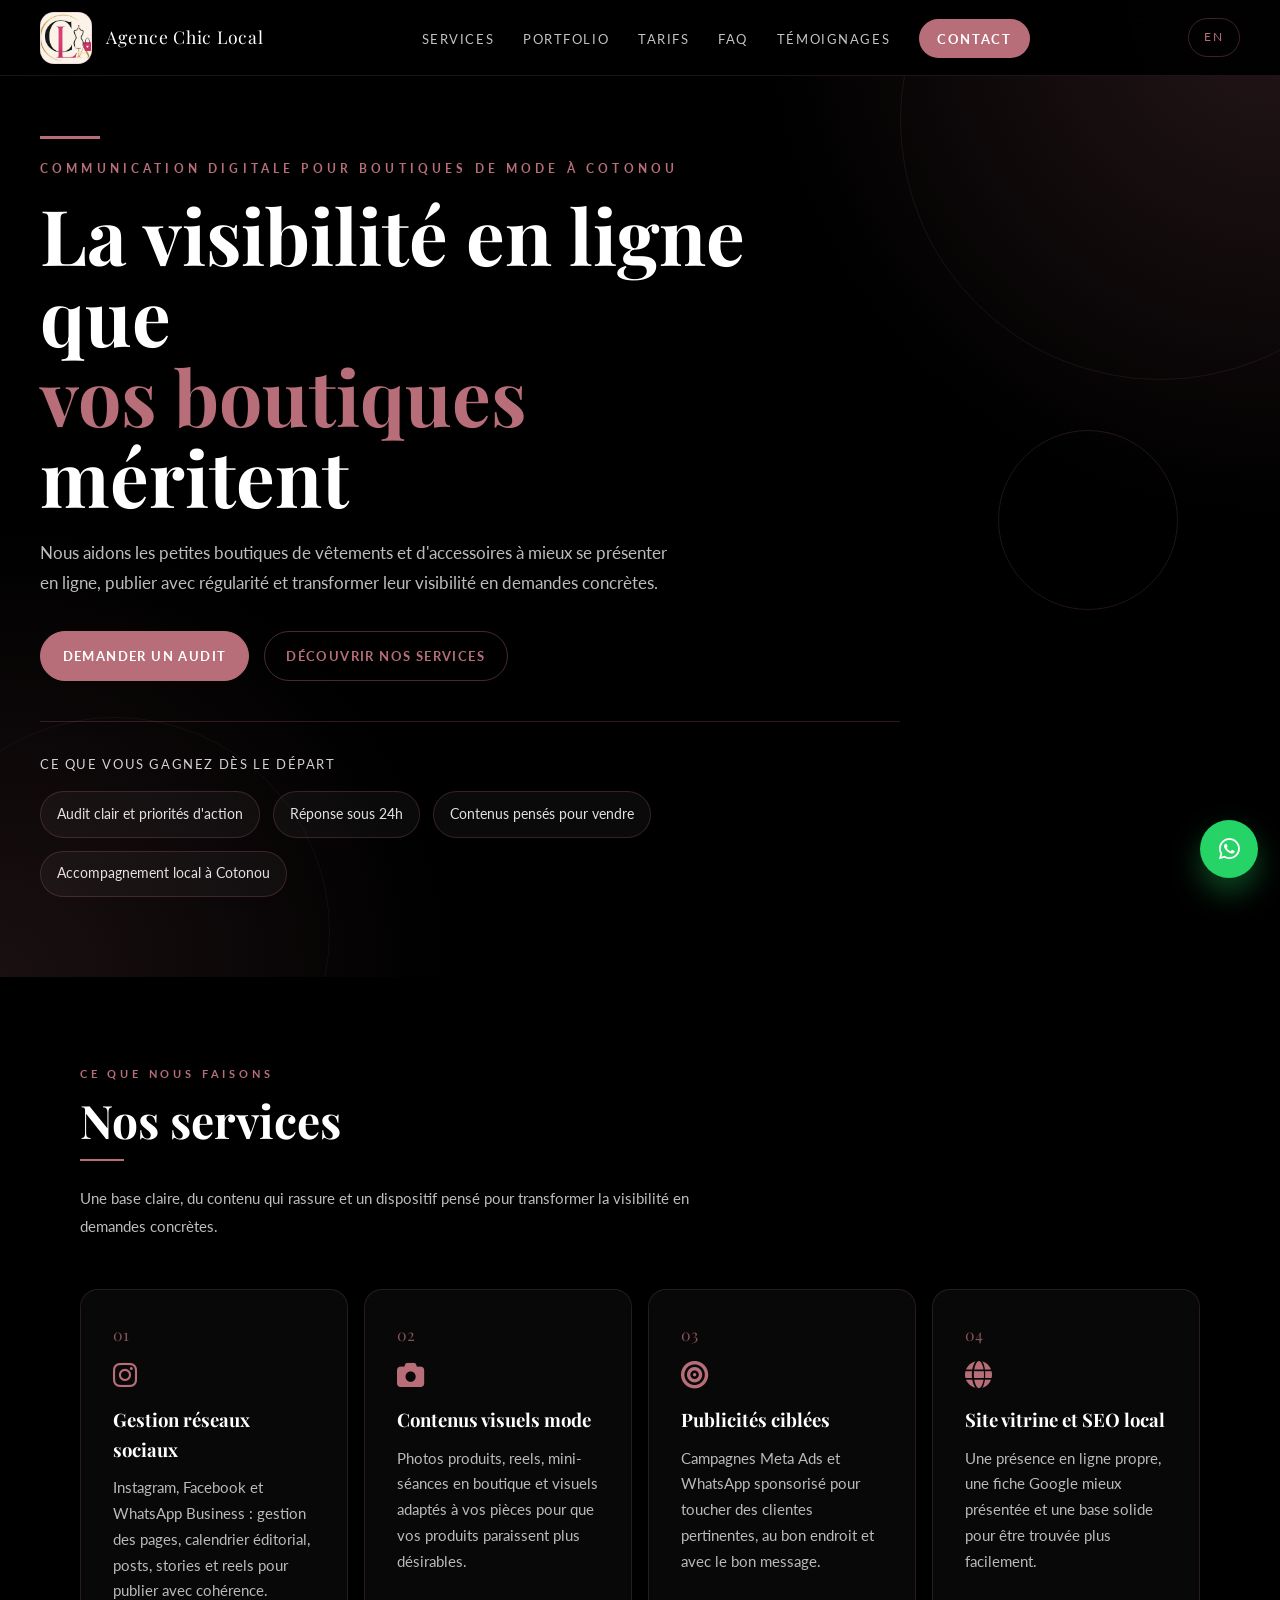
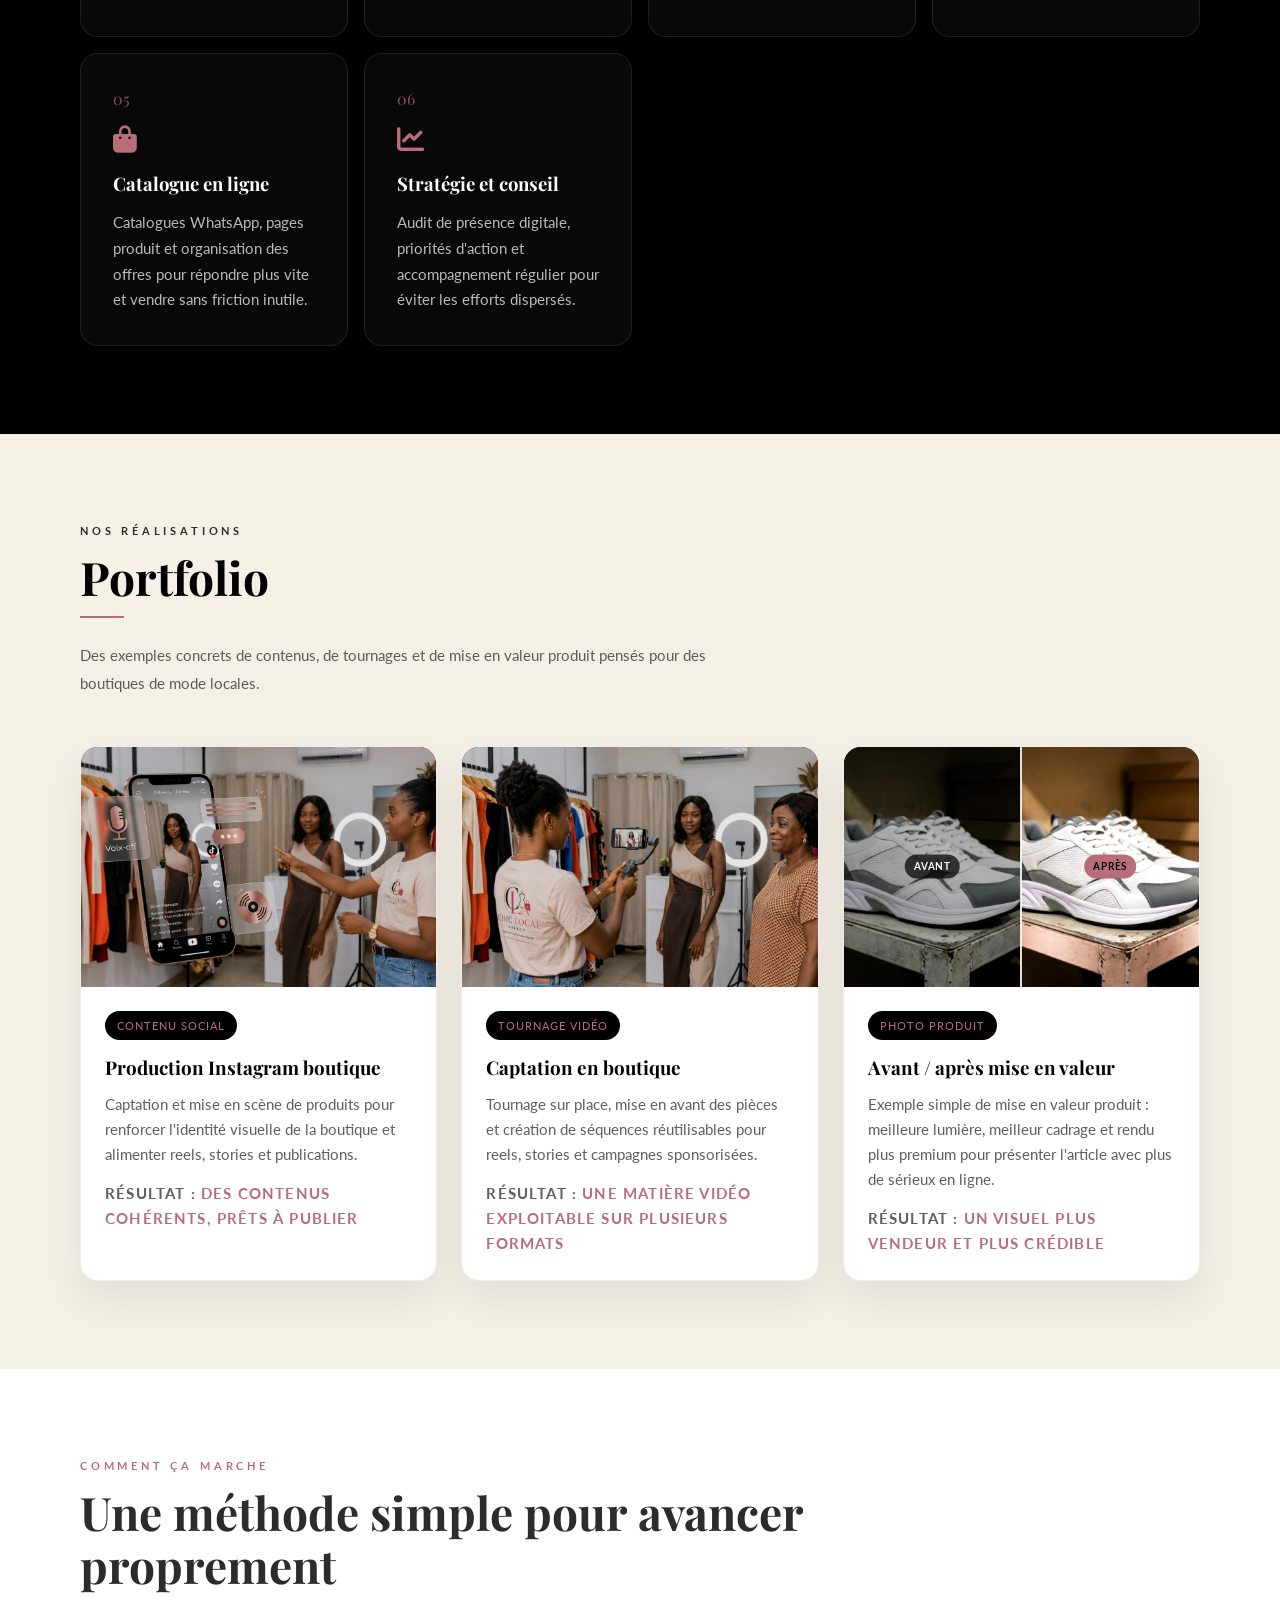
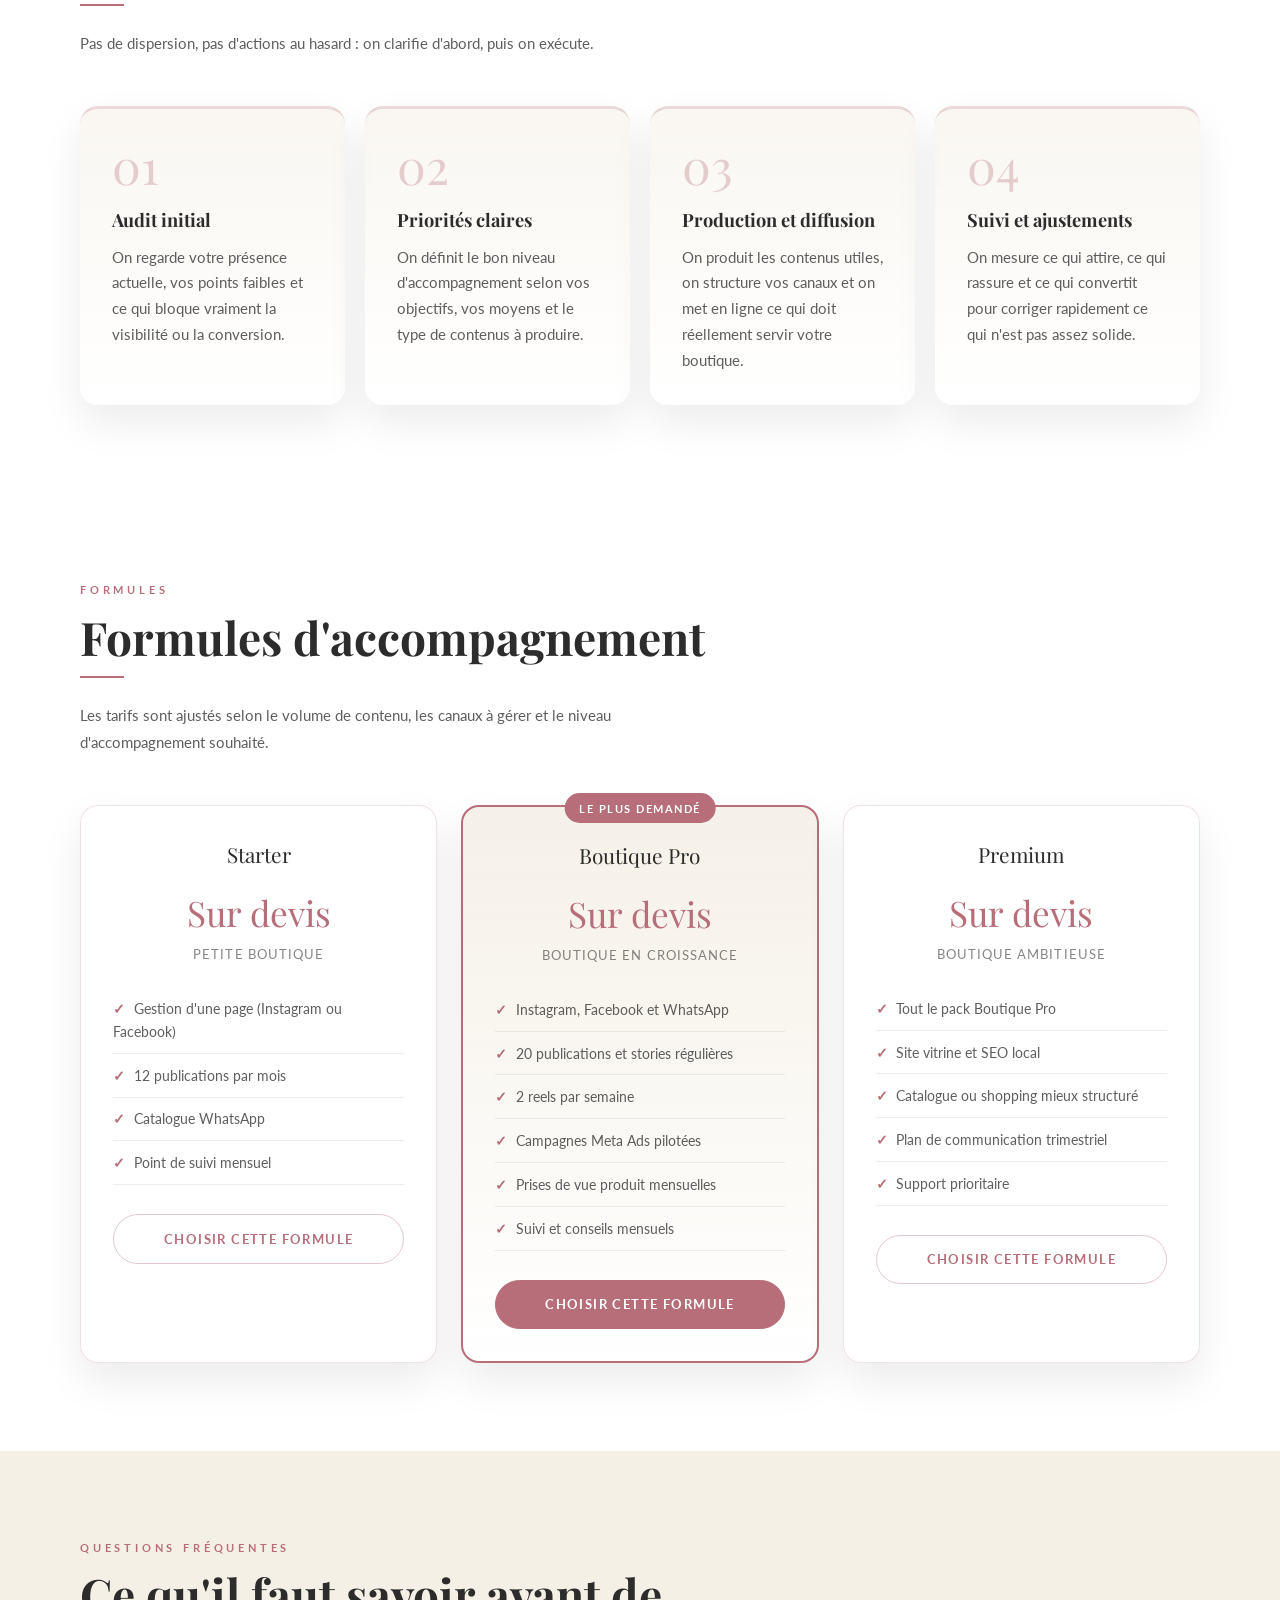
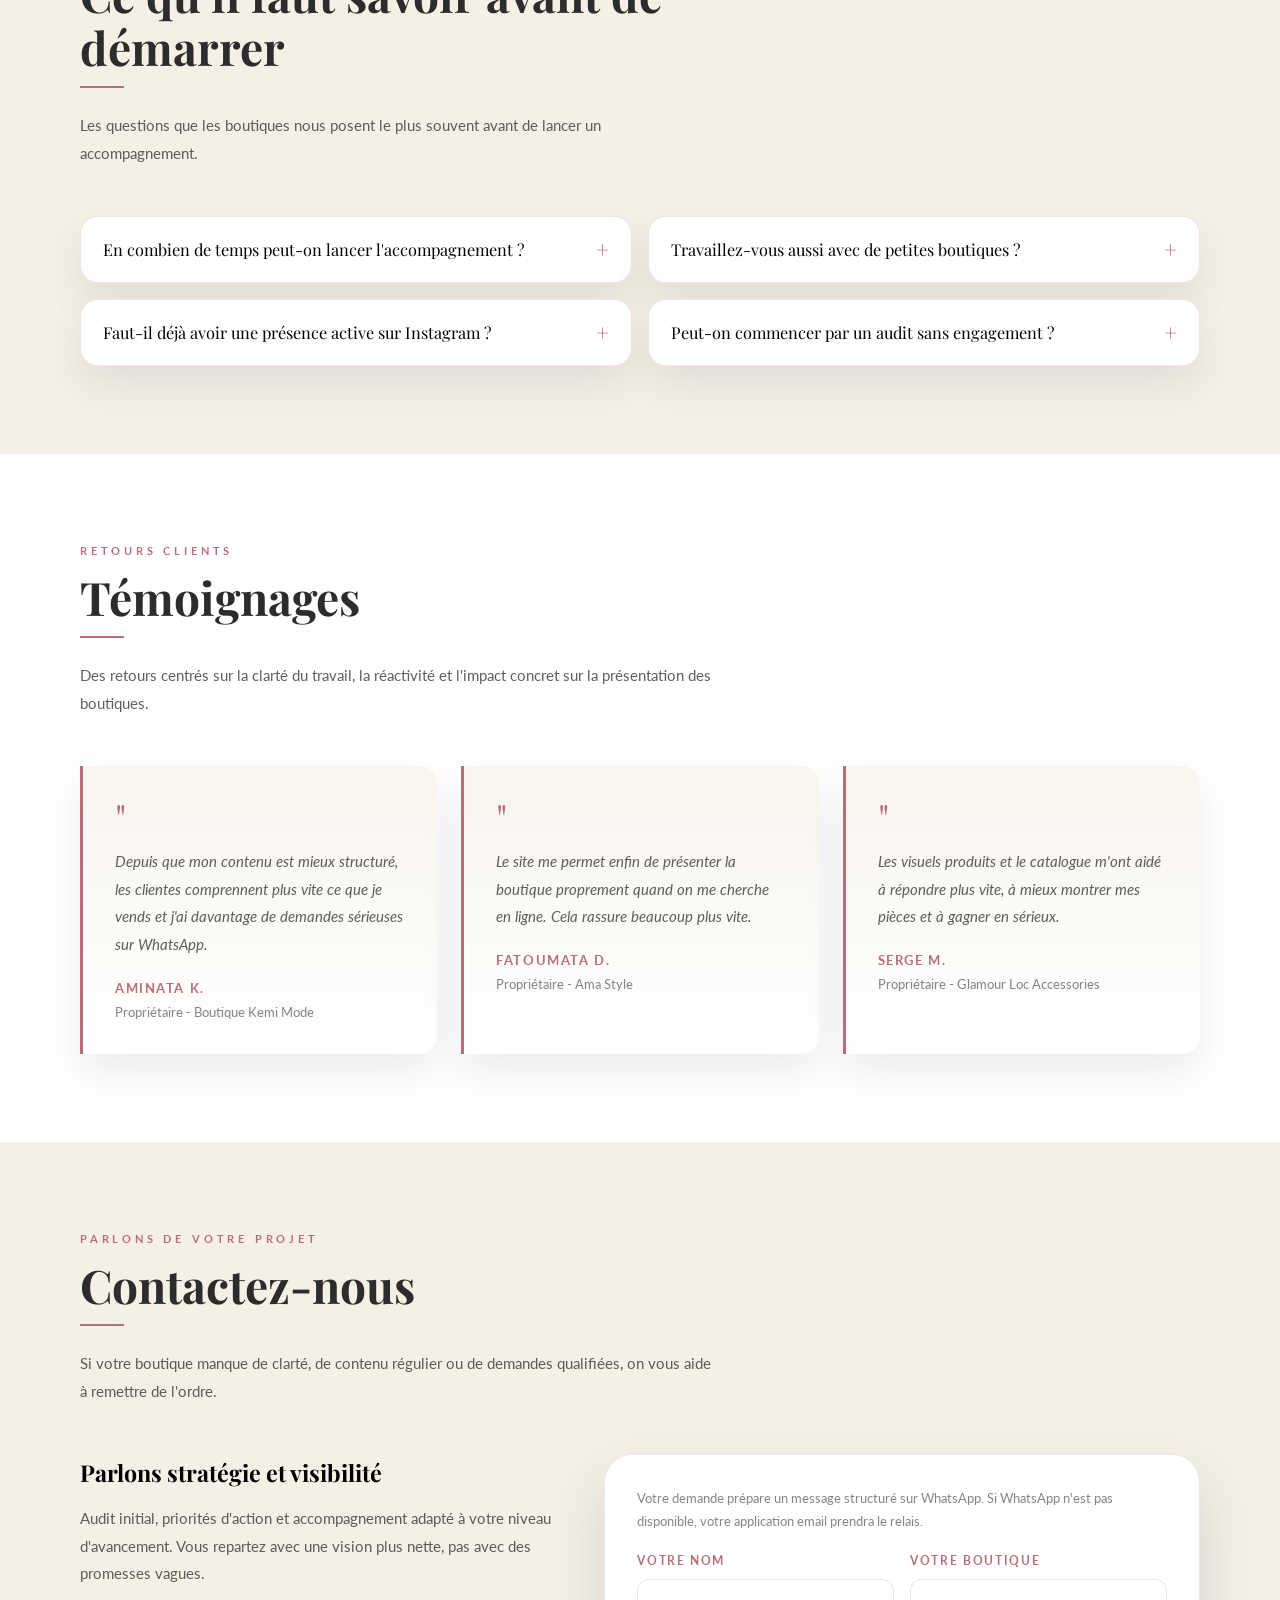
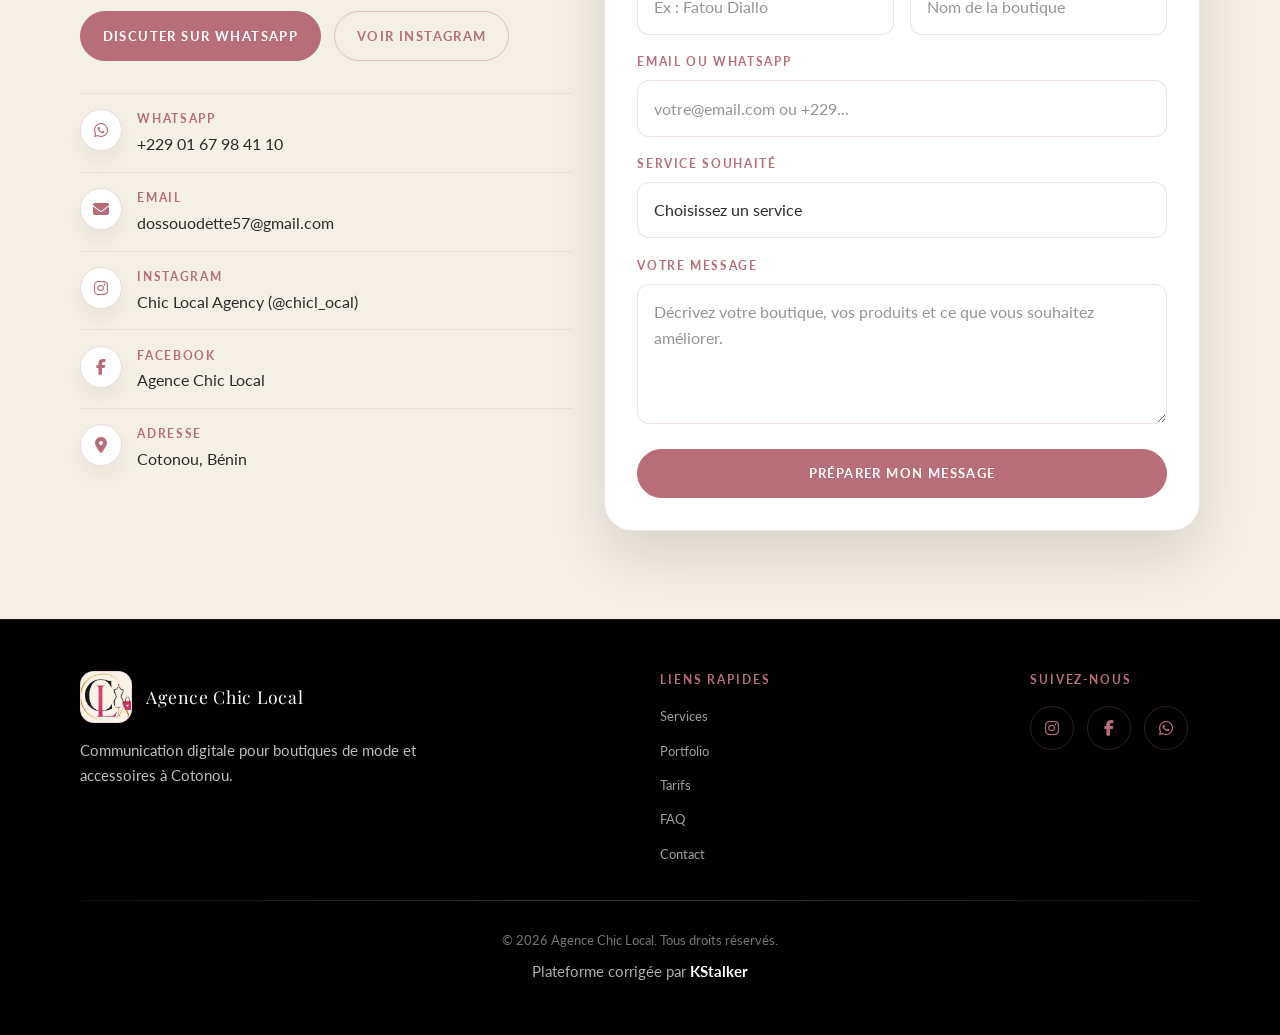
==== commit dbe92969: "update" ====
--- a/index.html
+++ b/index.html
@@ -56,7 +56,7 @@
         "email": "dossouodette57@gmail.com",
         "telephone": "+2290167984110",
         "sameAs": [
-          "https://www.instagram.com/agencechiclocal",
+          "https://www.instagram.com/chicl_ocal/",
           "https://www.facebook.com/agencechiclocal"
         ],
         "contactPoint": {
@@ -602,7 +602,7 @@
                   >Discuter sur WhatsApp</a
                 >
                 <a
-                  href="https://www.instagram.com/agencechiclocal"
+                  href="https://www.instagram.com/chicl_ocal/"
                   target="_blank"
                   rel="noopener noreferrer"
                   class="contact-action-link"
@@ -640,11 +640,11 @@
                 <div>
                   <strong id="cd3-label">Instagram</strong>
                   <a
-                    href="https://www.instagram.com/agencechiclocal"
+                    href="https://www.instagram.com/chicl_ocal/"
                     target="_blank"
                     rel="noopener noreferrer"
                     class="contact-link"
-                    >@agencechiclocal</a
+                    >Chic Local Agency (@chicl_ocal)</a
                   >
                 </div>
               </div>
@@ -791,47 +791,66 @@
             Communication digitale pour boutiques de mode et accessoires à
             Cotonou.
           </p>
-          <p id="footer-copy">
-            © 2026 Agence Chic Local - Tous droits réservés
-          </p>
-        </div>
-
-        <div class="footer-links">
-          <a href="#services" id="fl1">Services</a>
-          <a href="#portfolio" id="fl2">Portfolio</a>
-          <a href="#tarifs" id="fl3">Tarifs</a>
-          <a href="#faq" id="fl4">FAQ</a>
-          <a href="#contact" id="fl5">Contact</a>
-        </div>
-
-        <div class="footer-socials">
-          <a
-            href="https://www.instagram.com/agencechiclocal"
-            target="_blank"
-            rel="noopener noreferrer"
-            class="soc-btn"
-            aria-label="Instagram"
-            ><i class="fab fa-instagram"></i
-          ></a>
-          <a
-            href="https://www.facebook.com/agencechiclocal"
-            target="_blank"
-            rel="noopener noreferrer"
-            class="soc-btn"
-            aria-label="Facebook"
-            ><i class="fab fa-facebook-f"></i
-          ></a>
-          <a
-            href="https://wa.me/2290167984110"
-            target="_blank"
-            rel="noopener noreferrer"
-            class="soc-btn"
-            aria-label="WhatsApp"
-            ><i class="fab fa-whatsapp"></i
-          ></a>
-        </div>
+        </div>
+
+        <div class="footer-column footer-links-group">
+          <p class="footer-heading" id="footer-links-title">Liens rapides</p>
+          <nav class="footer-links" aria-labelledby="footer-links-title">
+            <a href="#services" id="fl1">Services</a>
+            <a href="#portfolio" id="fl2">Portfolio</a>
+            <a href="#tarifs" id="fl3">Tarifs</a>
+            <a href="#faq" id="fl4">FAQ</a>
+            <a href="#contact" id="fl5">Contact</a>
+          </nav>
+        </div>
+
+        <div class="footer-column footer-socials-group">
+          <p class="footer-heading" id="footer-socials-title">Suivez-nous</p>
+          <div class="footer-socials" aria-labelledby="footer-socials-title">
+            <a
+              href="https://www.instagram.com/chicl_ocal/"
+              target="_blank"
+              rel="noopener noreferrer"
+              class="soc-btn"
+              aria-label="Instagram"
+              ><i class="fab fa-instagram"></i
+            ></a>
+            <a
+              href="https://www.facebook.com/agencechiclocal"
+              target="_blank"
+              rel="noopener noreferrer"
+              class="soc-btn"
+              aria-label="Facebook"
+              ><i class="fab fa-facebook-f"></i
+            ></a>
+            <a
+              href="https://wa.me/2290167984110"
+              target="_blank"
+              rel="noopener noreferrer"
+              class="soc-btn"
+              aria-label="WhatsApp"
+              ><i class="fab fa-whatsapp"></i
+            ></a>
+          </div>
+        </div>
+      </div>
+
+      <div class="footer-bottom">
+        <p id="footer-copy">© 2026 Agence Chic Local. Tous droits réservés.</p>
+        <p class="footer-credit" id="footer-credit">
+          Plateforme corrigée par <strong>KStalker</strong>
+        </p>
       </div>
     </footer>
+
+    <button
+      type="button"
+      class="back-to-top"
+      id="backToTop"
+      aria-label="Revenir complètement en haut"
+    >
+      <i class="fas fa-arrow-up" aria-hidden="true"></i>
+    </button>
 
     <a
       href="https://wa.me/2290167984110"
--- a/styles.css
+++ b/styles.css
@@ -86,7 +86,7 @@
 }
 
 /* Navigation */
-nav {
+.site-header nav {
   position: fixed;
   inset: 0 0 auto 0;
   z-index: 1000;
@@ -1172,8 +1172,21 @@
   max-width: 380px;
 }
 
+.footer-column {
+  min-width: 170px;
+}
+
 .footer-logo {
   margin-bottom: 0.9rem;
+}
+
+.footer-heading {
+  margin-bottom: 1rem;
+  color: var(--accent);
+  font-size: 0.74rem;
+  font-weight: 700;
+  letter-spacing: 0.16em;
+  text-transform: uppercase;
 }
 
 .footer-tagline {
@@ -1184,15 +1197,55 @@
 }
 
 #footer-copy {
+  margin-bottom: 0.45rem;
   color: rgba(var(--blanc-rgb), 0.46);
   font-size: 0.82rem;
+  line-height: 1.8;
+}
+
+.footer-bottom {
+  position: relative;
+  max-width: 1120px;
+  margin: 2.2rem auto 0;
+  padding-top: 1.8rem;
+  text-align: center;
+}
+
+.footer-bottom::before {
+  content: "";
+  position: absolute;
+  top: 0;
+  left: 0;
+  right: 0;
+  height: 1px;
+  background: linear-gradient(
+    90deg,
+    rgba(var(--rose-gold-rgb), 0.08),
+    rgba(var(--blanc-rgb), 0.22),
+    rgba(var(--rose-gold-rgb), 0.08)
+  );
+}
+
+.footer-heart {
+  color: rgba(var(--blanc-rgb), 0.8);
+}
+
+.footer-credit {
+  color: rgba(var(--blanc-rgb), 0.68);
+  font-size: 0.92rem;
+  line-height: 1.6;
+}
+
+.footer-credit strong {
+  color: var(--blanc);
+  font-weight: 700;
 }
 
 .footer-links {
   display: flex;
-  flex-wrap: wrap;
-  gap: 1rem 1.4rem;
-  align-items: center;
+  flex-direction: column;
+  gap: 0.8rem;
+  align-items: flex-start;
 }
 
 .footer-links a {
@@ -1208,6 +1261,7 @@
 
 .footer-socials {
   display: flex;
+  flex-wrap: wrap;
   gap: 0.8rem;
 }
 
@@ -1236,7 +1290,48 @@
   transform: translateY(-2px);
 }
 
-/* WhatsApp */
+/* Floating actions */
+.back-to-top {
+  position: fixed;
+  right: 1.4rem;
+  bottom: 5.9rem;
+  z-index: 997;
+  width: 58px;
+  height: 58px;
+  border: none;
+  border-radius: 50%;
+  background: var(--gris-texte);
+  color: var(--blanc);
+  display: flex;
+  align-items: center;
+  justify-content: center;
+  font-size: 1.45rem;
+  cursor: pointer;
+  box-shadow: 0 14px 30px rgba(var(--gris-texte-rgb), 0.22);
+  opacity: 0;
+  visibility: hidden;
+  pointer-events: none;
+  transform: translateY(10px) scale(0.96);
+  transition:
+    opacity 0.2s ease,
+    visibility 0.2s ease,
+    transform 0.2s ease,
+    background 0.2s ease,
+    box-shadow 0.2s ease;
+}
+
+.back-to-top.visible {
+  opacity: 1;
+  visibility: visible;
+  pointer-events: auto;
+  transform: translateY(0) scale(1);
+}
+
+.back-to-top:hover {
+  background: var(--rose-gold);
+  box-shadow: 0 18px 36px rgba(var(--rose-gold-rgb), 0.28);
+}
+
 .wa-float {
   position: fixed;
   right: 1.4rem;
@@ -1265,7 +1360,7 @@
 
 /* Responsive */
 @media (max-width: 980px) {
-  nav,
+  .site-header nav,
   .hero,
   section,
   footer {
@@ -1310,7 +1405,7 @@
 }
 
 @media (max-width: 560px) {
-  nav,
+  .site-header nav,
   .hero,
   section,
   footer {
@@ -1342,6 +1437,11 @@
     right: 1rem;
     bottom: 1rem;
   }
+
+  .back-to-top {
+    right: 1rem;
+    bottom: 5.5rem;
+  }
 }
 
 @media (prefers-reduced-motion: reduce) {
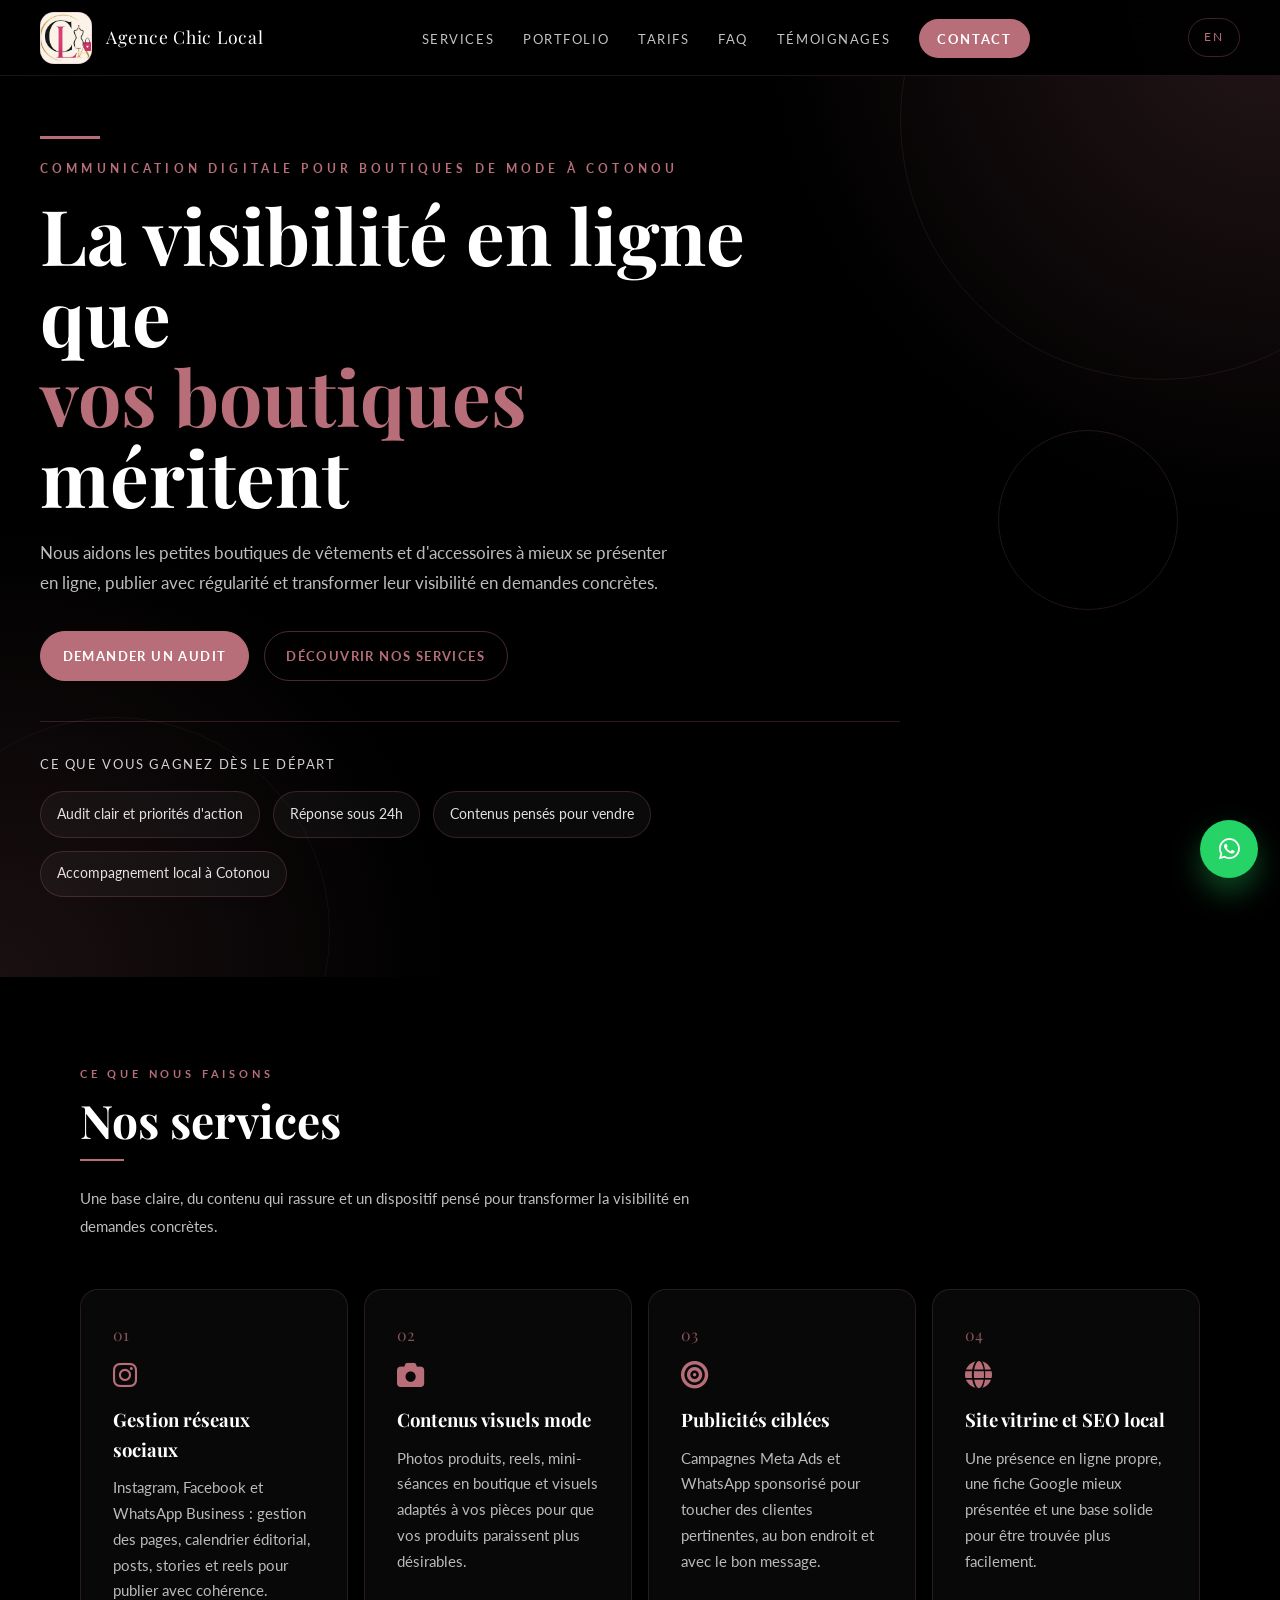
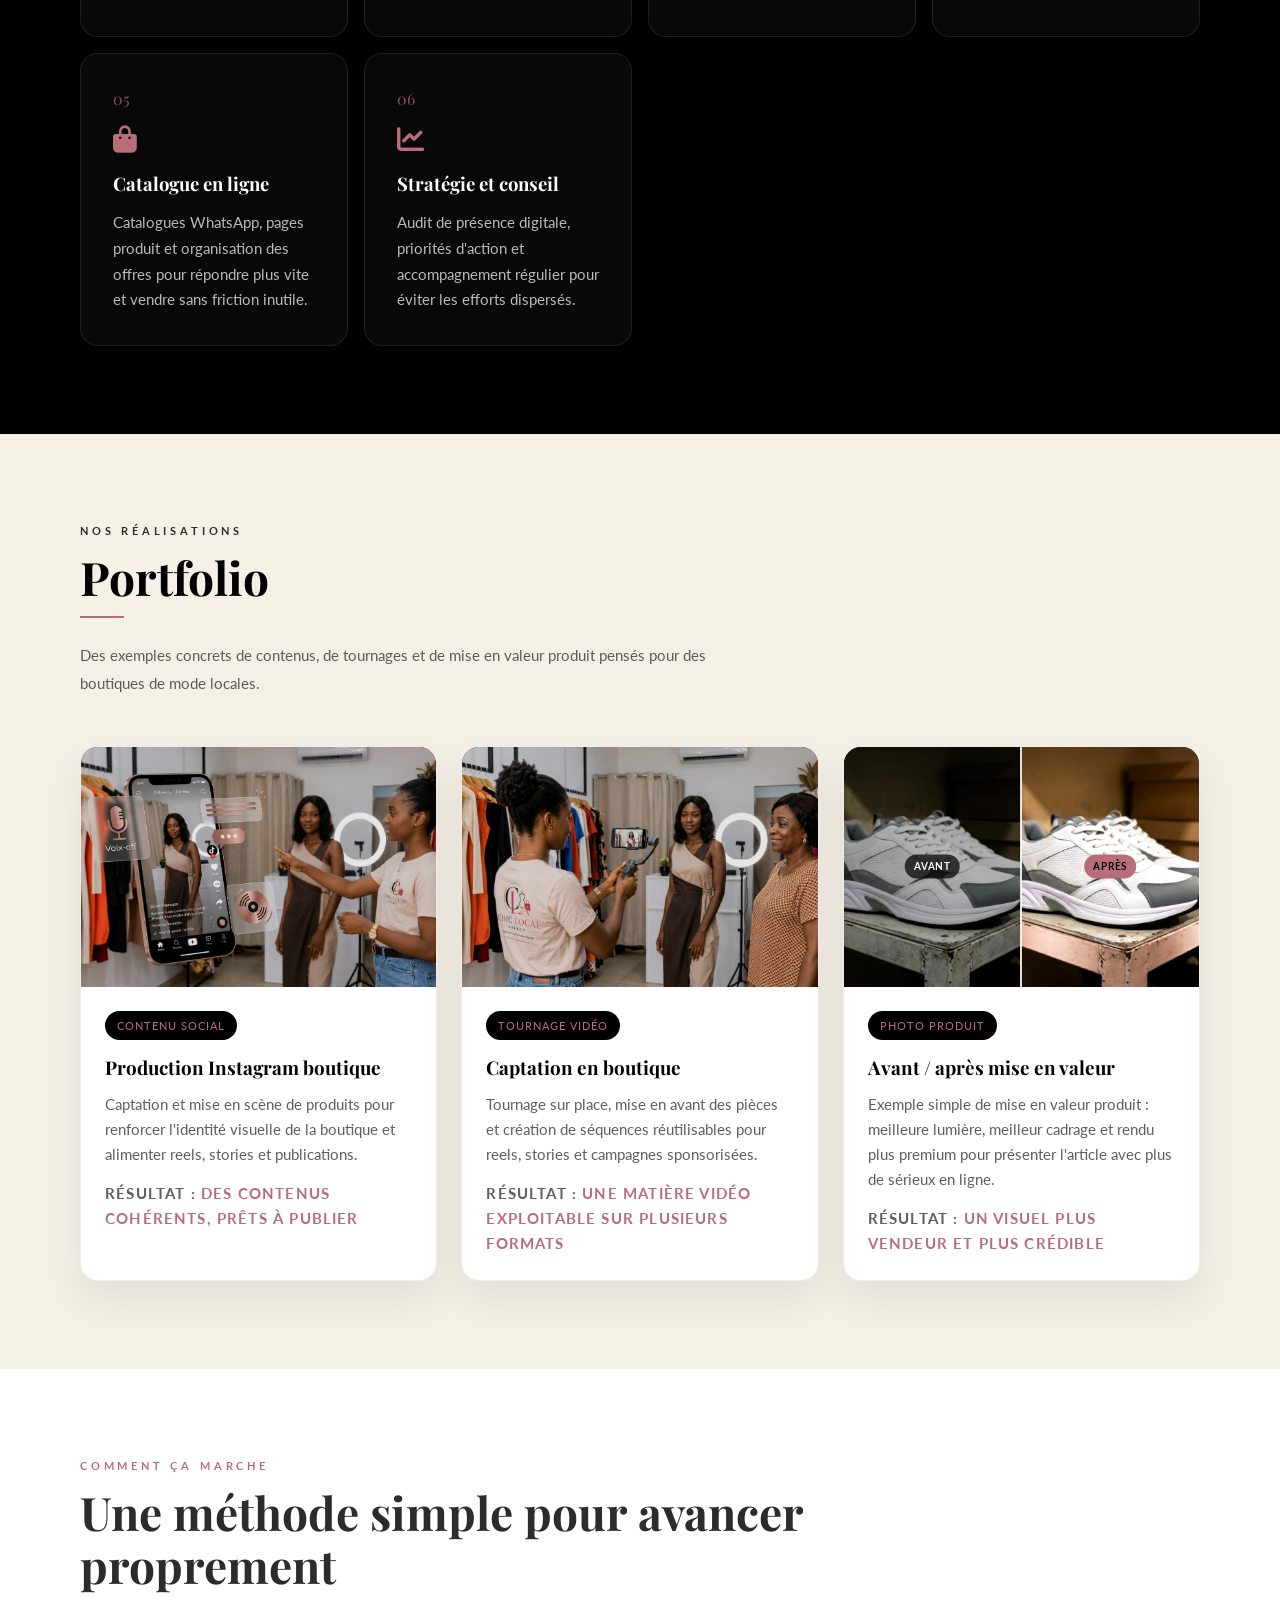
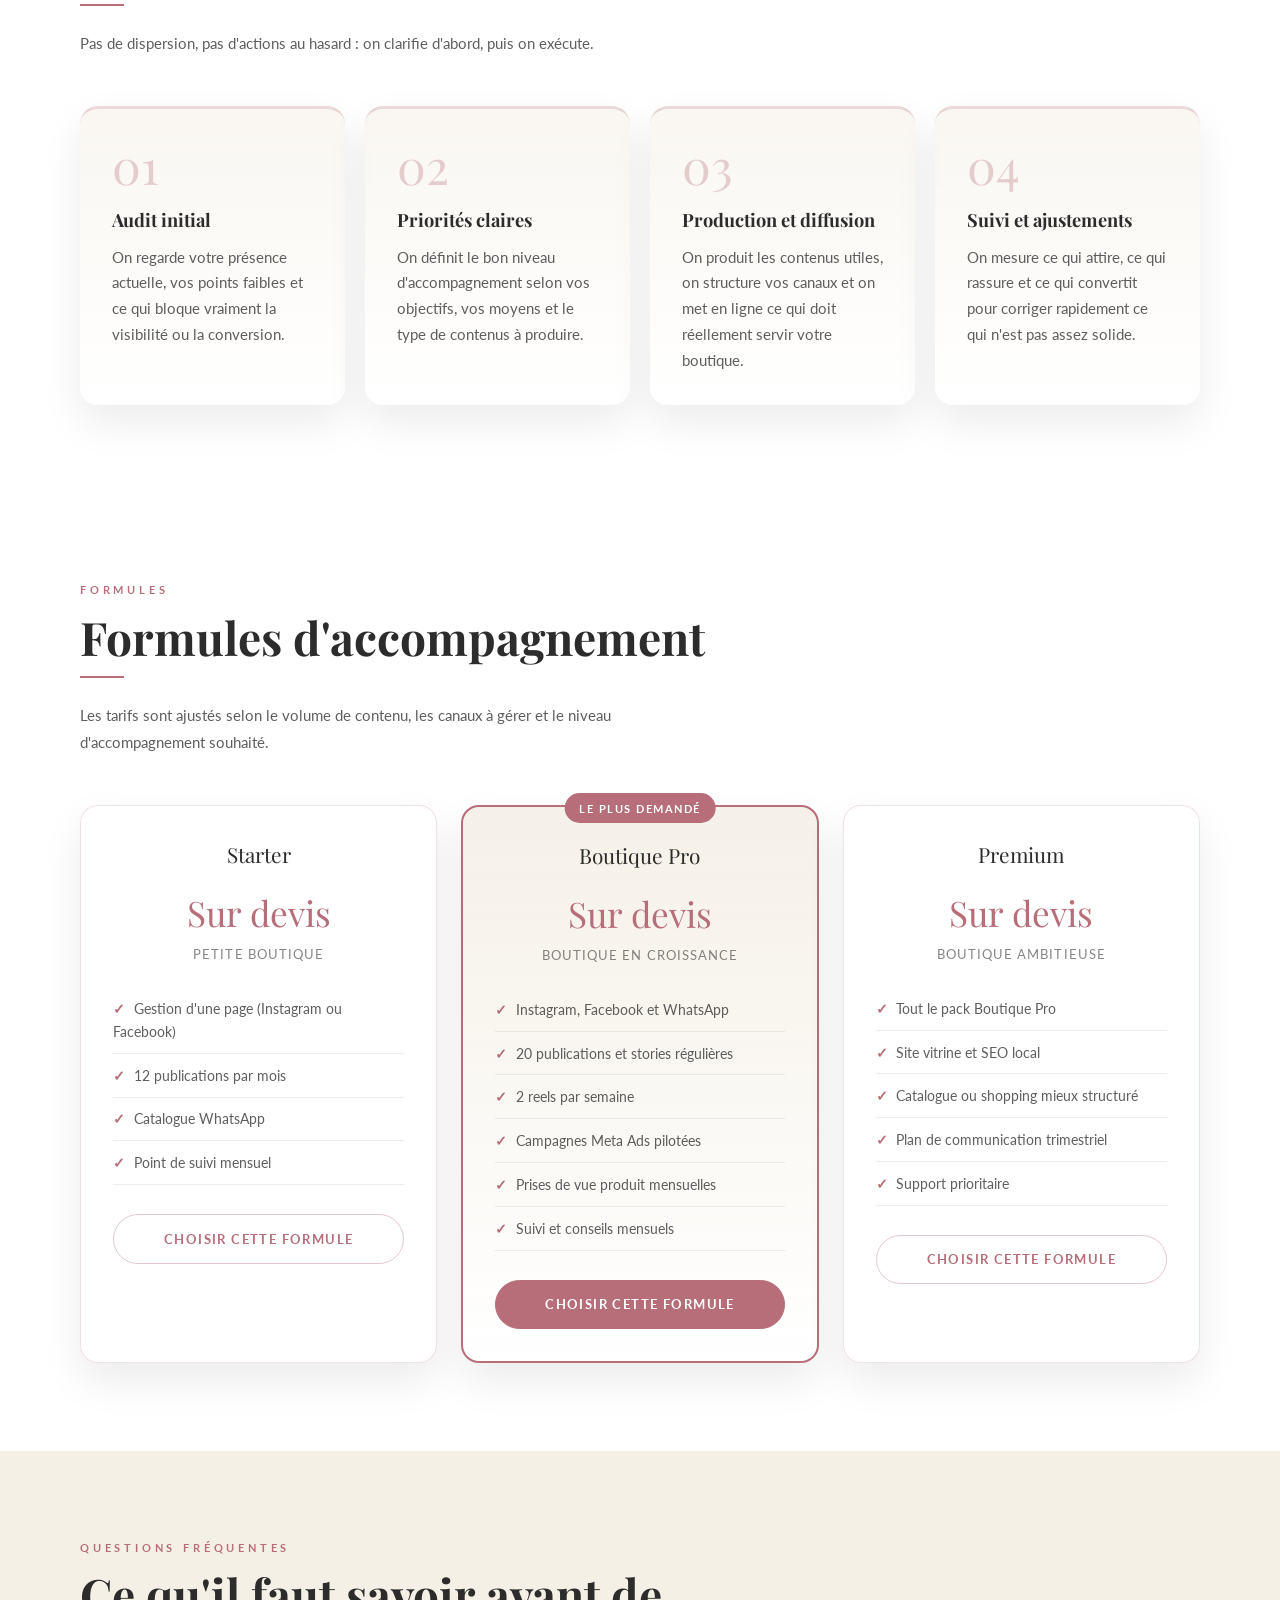
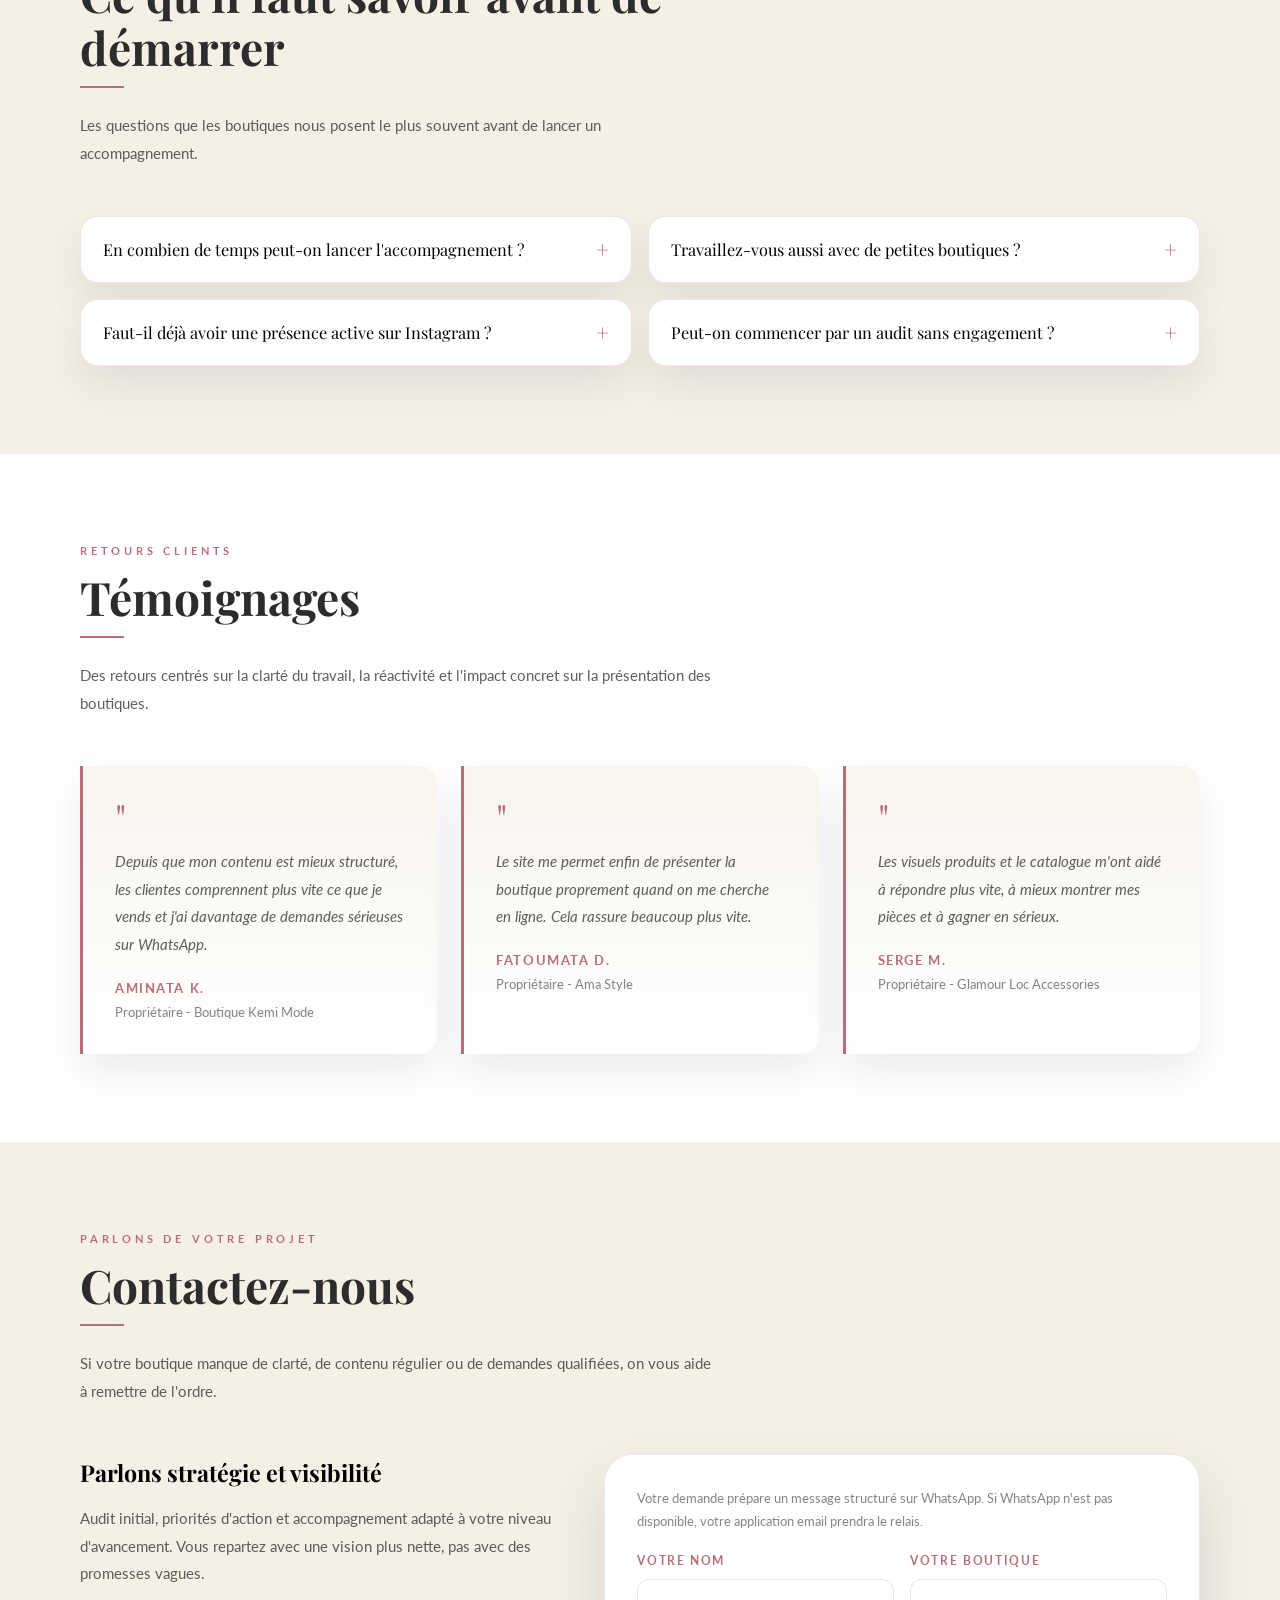
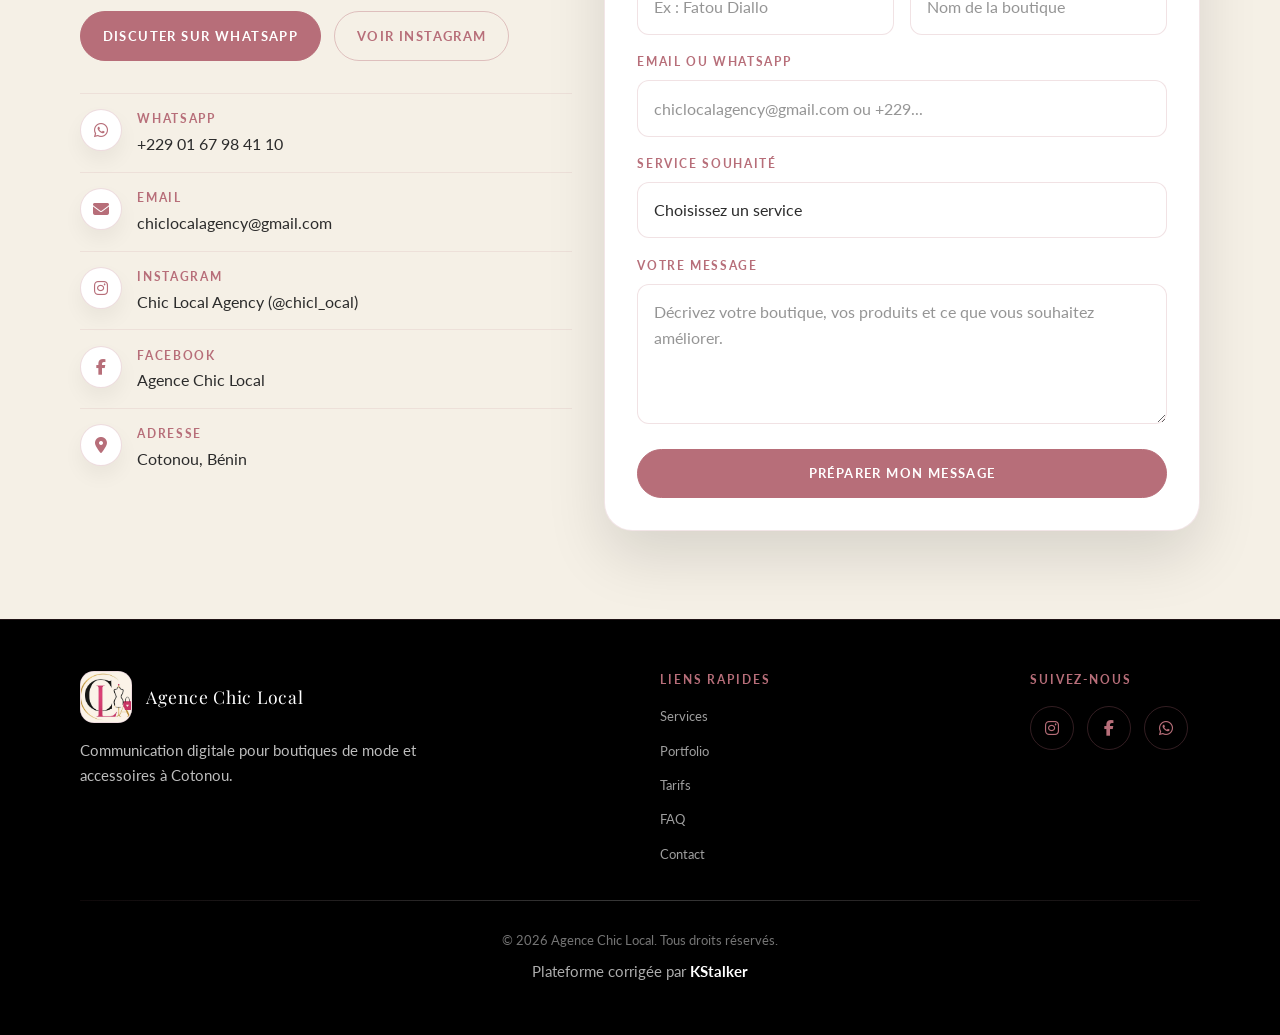
==== commit 003f7b21: "update" ====
--- a/index.html
+++ b/index.html
@@ -53,7 +53,7 @@
         "name": "Agence Chic Local",
         "areaServed": "Cotonou, Bénin",
         "description": "Agence de communication digitale pour boutiques de mode, vêtements et accessoires.",
-        "email": "dossouodette57@gmail.com",
+        "email": "chiclocalagency@gmail.com",
         "telephone": "+2290167984110",
         "sameAs": [
           "https://www.instagram.com/chicl_ocal/",
@@ -63,7 +63,7 @@
           "@type": "ContactPoint",
           "contactType": "customer support",
           "telephone": "+2290167984110",
-          "email": "dossouodette57@gmail.com",
+          "email": "chiclocalagency@gmail.com",
           "availableLanguage": ["French", "English"]
         }
       }
@@ -629,8 +629,8 @@
                 <div class="c-icon"><i class="fas fa-envelope"></i></div>
                 <div>
                   <strong id="cd2-label">Email</strong>
-                  <a href="mailto:dossouodette57@gmail.com" class="contact-link"
-                    >dossouodette57@gmail.com</a
+                  <a href="mailto:chiclocalagency@gmail.com" class="contact-link"
+                    >chiclocalagency@gmail.com</a
                   >
                 </div>
               </div>
